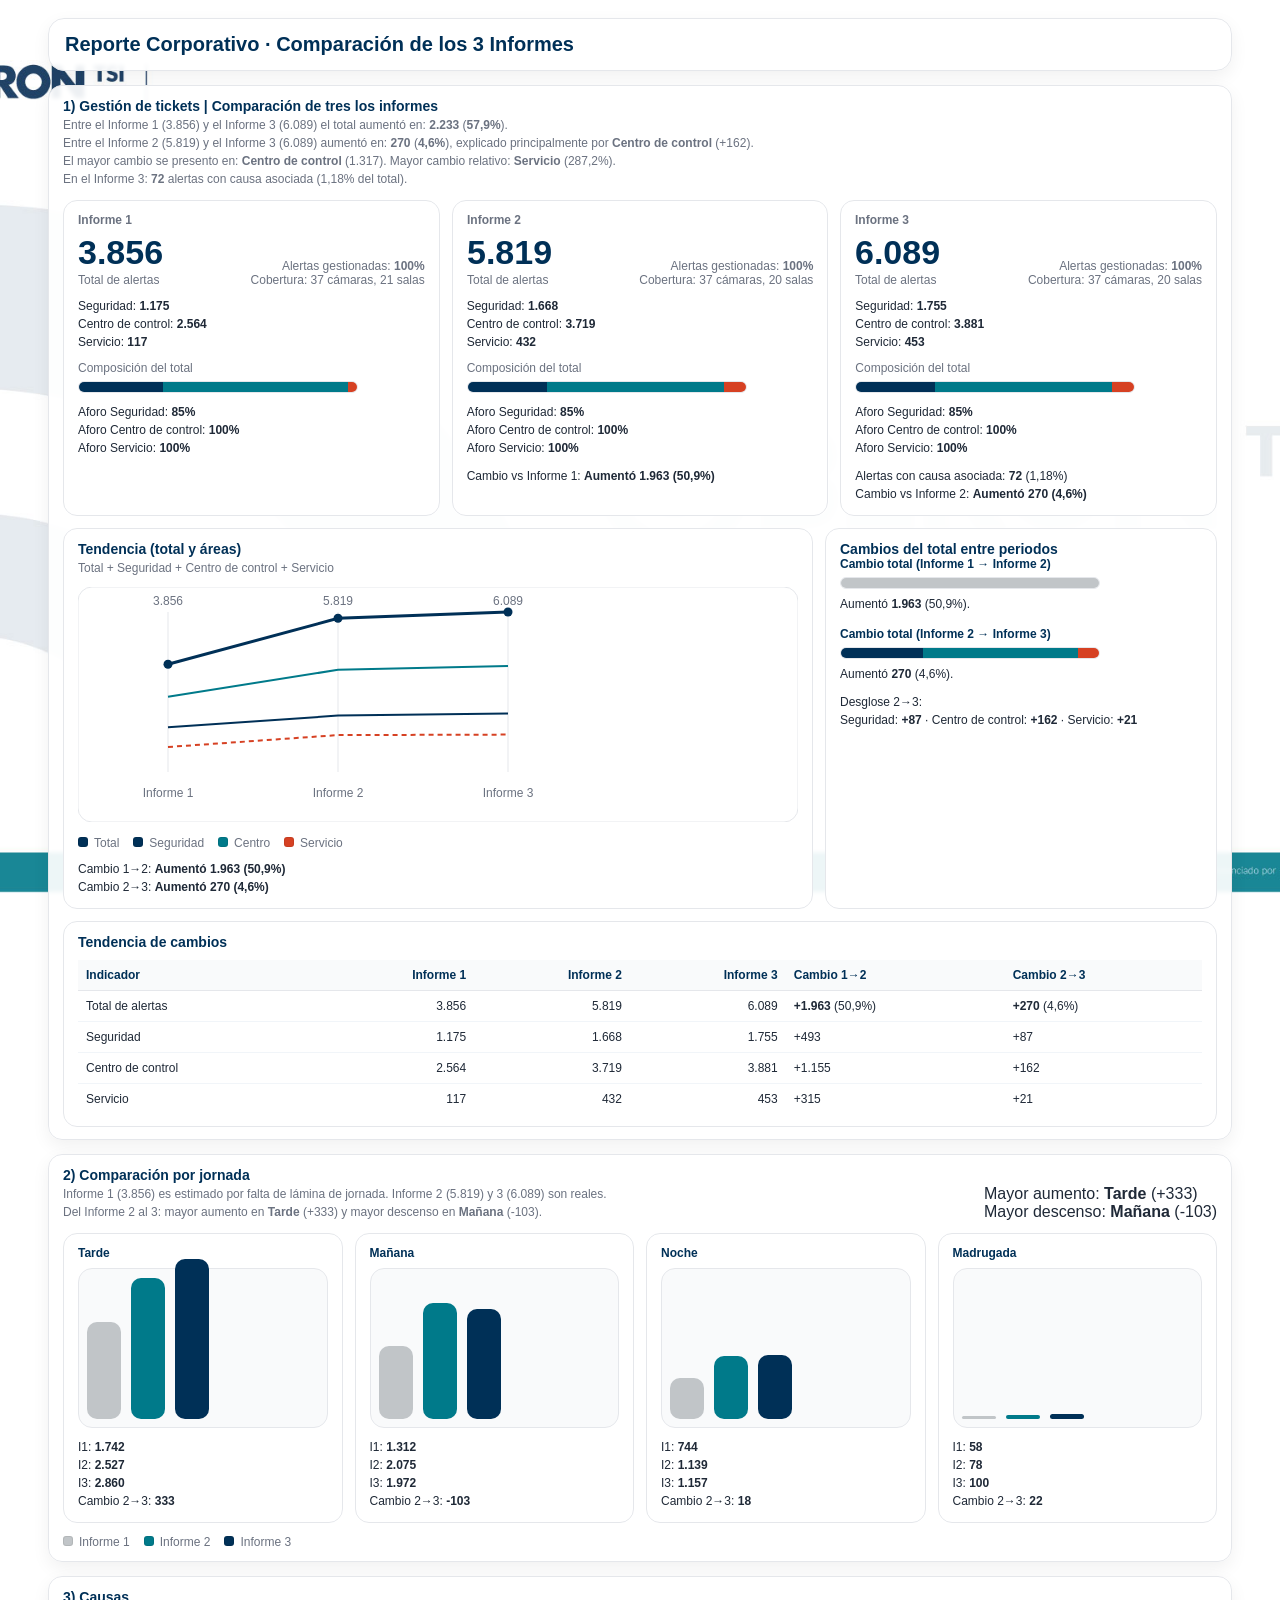
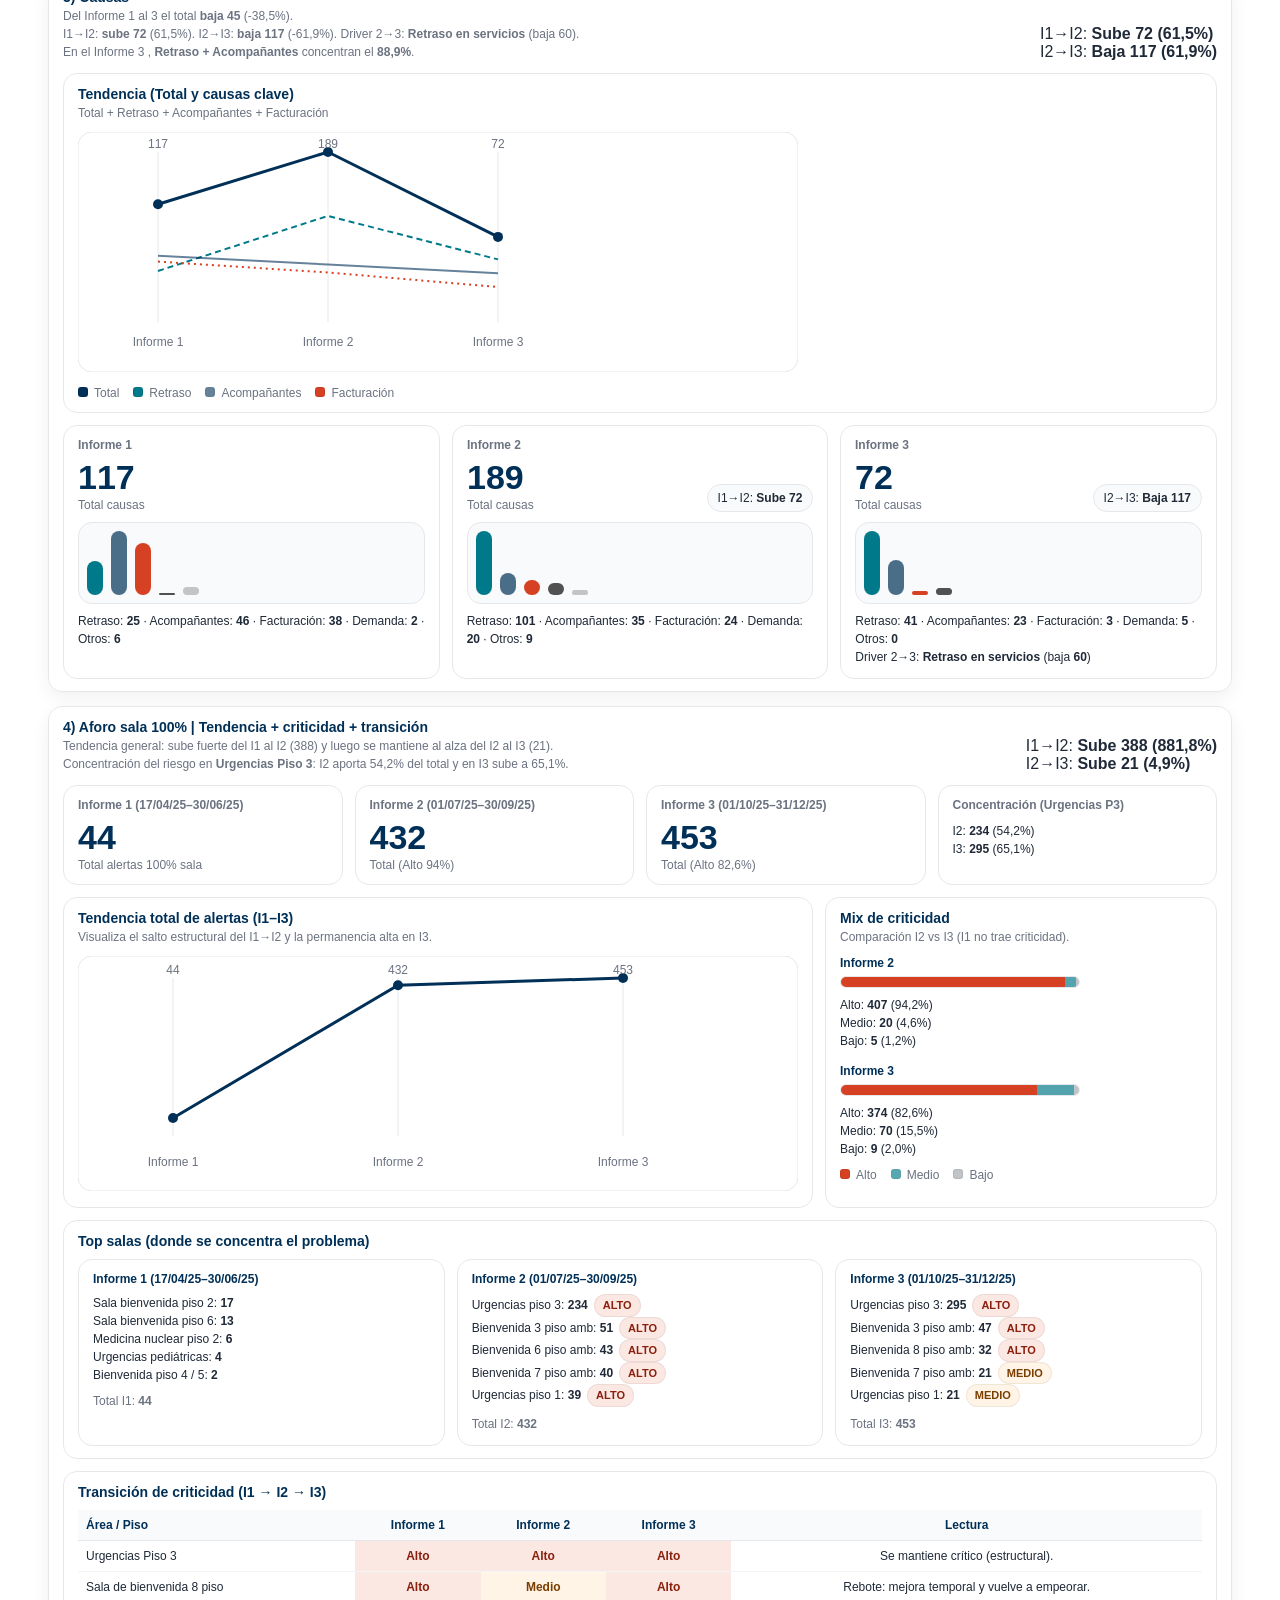
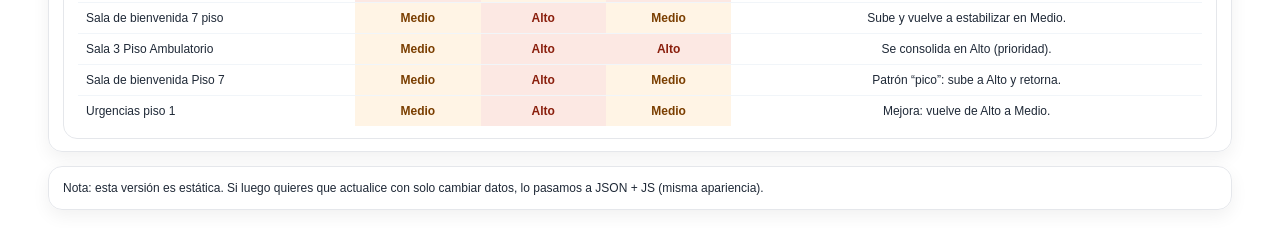
==== index.html @ 000da331 "Publico reporte: index + imagen y limpio extras" ====
<!doctype html>
<html lang="es">
<head>
  <meta charset="utf-8" />
  <meta name="viewport" content="width=device-width, initial-scale=1" />
  <title>Reporte Corporativo · 3 Informes</title>

  <style>
    :root{
      --title:#003057;
      --bg:#ffffff;
      --text:#1f2937;
      --muted:#6b7280;
      --border:#e5e7eb;
      --surface:#f9fafb;
      --shadow:0 6px 18px rgba(0,0,0,.06);
      --r:16px;

      /* Paleta corporativa */
      --p-navy:#003057;
      --p-teal:#007A8A;
      --p-orange:#D64123;
      --p-gray:#C1C5C8;
      --p-lilac:#E5E1E6;

      /* Semáforo criticidad (suave) */
      --alto-bg:#FCE8E3; --alto-tx:#8A1F0D;
      --med-bg:#FFF4E5;  --med-tx:#7A3E00;
      --bajo-bg:#EAF6F3; --bajo-tx:#0B4B3F;
    }

    *{box-sizing:border-box}
    body{
      margin:0;
      font-family: Arial, sans-serif;
      background: var(--bg);
      color: var(--text);
    }

    .page{
      max-width: 1220px;
      margin: 0 auto;
      padding: 18px;
    }

    .page-header{
      display:flex;
      justify-content:space-between;
      align-items:flex-end;
      gap:12px;
      padding: 14px 16px;
      border:1px solid var(--border);
      border-radius: var(--r);
      box-shadow: var(--shadow);
      background:#fff;
    }

    .h-title{
      margin:0;
      font-size:20px;
      font-weight:800;
      color:var(--title);
    }

  

    .section{ margin-top:14px; }
    .section-title{
      font-size:14px;
      font-weight:800;
      color:var(--title);
      margin: 0 0 10px 0;
    }

    .card{
      background:#fff;
      border:1px solid var(--border);
      border-radius:14px;
      padding:12px 14px;
      box-shadow: var(--shadow);
    }

    .grid-3{display:grid; grid-template-columns:repeat(3, 1fr); gap:12px;}
    .grid-2{display:grid; grid-template-columns: 1.4fr 1fr; gap:12px;}
    .grid-4{display:grid; grid-template-columns:repeat(4, 1fr); gap:12px;}

    @media (max-width: 1020px){
      .grid-4{grid-template-columns:repeat(2,1fr);}
      .grid-3{grid-template-columns:1fr;}
      .grid-2{grid-template-columns:1fr;}
      .chiprow{justify-content:flex-start;}
    }

    .kpi{
      font-size:34px;
      font-weight:800;
      color:var(--title);
      line-height:1;
      margin-top:8px;
    }
    .kpi-label{
      font-size:12px;
      color:var(--muted);
      margin-top:4px;
    }

    .muted{color:var(--muted)}
    .note{font-size:12px; color:var(--text); line-height:1.5;}
    .lead{font-size:13px; line-height:1.55;}

    .bar-wrap{
      height:12px;
      border-radius:999px;
      overflow:hidden;
      background:#f3f4f6;
      border:1px solid var(--border);
      display:flex;
    }
    .bar-navy{background:var(--p-navy)}
    .bar-teal{background:var(--p-teal)}
    .bar-orange{background:var(--p-orange)}
    .bar-gray{background:var(--p-gray)}

    .legend{display:flex; gap:14px; flex-wrap:wrap; align-items:center; font-size:12px; color:var(--muted); margin-top:10px;}
    .dot{width:10px;height:10px;border-radius:3px;display:inline-block;border:1px solid rgba(0,0,0,.08); margin-right:6px;}

    table{
      width:100%;
      border-collapse:collapse;
      font-size:12px;
      margin-top:10px;
    }
    thead th{
      text-align:left;
      padding:8px;
      border-bottom:1px solid var(--border);
      background:var(--surface);
      color:var(--title);
      font-weight:800;
    }
    tbody td{
      padding:8px;
      border-bottom:1px solid #f1f5f9;
    }
    tbody tr:last-child td{border-bottom:0;}
    .num{text-align:right;}
    .center{text-align:center;}

    .pill{
      display:inline-block;
      padding:2px 8px;
      border-radius:999px;
      font-weight:800;
      font-size:11px;
      margin-left:6px;
      border:1px solid rgba(0,0,0,.06);
    }
    .pill.alto{ background:var(--alto-bg); color:var(--alto-tx); }
    .pill.med{ background:var(--med-bg); color:var(--med-tx); }
    .pill.bajo{ background:var(--bajo-bg); color:var(--bajo-tx); }

    .cell-alto{ background:var(--alto-bg); color:var(--alto-tx); font-weight:800; }
    .cell-med{ background:var(--med-bg); color:var(--med-tx); font-weight:800; }
    .cell-bajo{ background:var(--bajo-bg); color:var(--bajo-tx); font-weight:800; }

    /* Helpers */
    .row{display:flex; justify-content:space-between; gap:12px; align-items:flex-end;}
    .small{font-size:12px;}
    .tight{margin:0;}
    .panel-sub{font-size:12px; color:var(--muted); margin-top:2px; line-height:1.5;}
    .badge{
      font-size:12px;
      padding:6px 10px;
      border-radius:999px;
      border:1px solid var(--border);
      background:var(--surface);
      white-space:nowrap;
    }
    .wrap{flex-wrap:wrap}

    /* Fondo con marca de agua (sin afectar el contenido) */
body{
  position: relative;
  min-height: 100vh;
}

body::before{
  content:"";
  position: fixed;
  inset: 0;
  background-image: url("TABLERO-1920x1080-MARCA-DE-AGUA-BLANCO.jpg");
  background-size: cover;        /* llena la pantalla */
  background-position: center 30%;   /* centrada */
  background-repeat: no-repeat;
  opacity: 0.90;                 /* ajusta: 0.10 a 0.25 suele quedar bien */
  z-index: -1;                   /* queda detrás de todo */
}

/* Para que las tarjetas sigan viéndose limpias encima del fondo */
.card, .page-header{
  background: rgba(255,255,255,0.92);
  backdrop-filter: blur(2px);    /* opcional, se ve elegante */
}
  </style>
</head>


<body>
  <div class="page">

    <!-- HEADER -->
    <div class="page-header">
      <div>
        <h1 class="h-title">Reporte Corporativo · Comparación de los 3 Informes</h1>
      </div>
    </div>

    <!-- =========================================================
         PANEL 1: Gestión de tickets (3 informes)
         ========================================================= -->
    <section class="section">
      <div class="card">
        <div class="row wrap">
          <div>
            <div class="section-title tight">1) Gestión de tickets | Comparación de tres los informes</div>
            <div class="panel-sub">
              Entre el Informe 1 (3.856) y el Informe 3 (6.089) el total aumentó en: <b>2.233</b> (<b>57,9%</b>).<br/>
              Entre el Informe 2 (5.819) y el Informe 3 (6.089) aumentó en: <b>270</b> (<b>4,6%</b>), explicado principalmente por <b>Centro de control</b> (+162).<br/>
              El mayor cambio se presento en: <b>Centro de control</b> (1.317). Mayor cambio relativo: <b>Servicio</b> (287,2%).<br/>
              En el Informe 3: <b>72</b> alertas con causa asociada (1,18% del total).
            </div>
          </div>
        </div>

        <!-- Cards por informe -->
        <div class="grid-3" style="margin-top:12px;">
          <!-- I1 -->
          <div class="card" style="box-shadow:none;">
            <div class="row">
              <div>
                <div class="small muted"><b>Informe 1</b></div>
                <div class="kpi">3.856</div>
                <div class="kpi-label">Total de alertas</div>
              </div>
              <div class="small muted" style="text-align:right;">
                Alertas gestionadas: <b>100%</b><br/>
                Cobertura: 37 cámaras, 21 salas
              </div>
            </div>

            <div class="note" style="margin-top:10px;">
              Seguridad: <b>1.175</b><br/>
              Centro de control: <b>2.564</b><br/>
              Servicio: <b>117</b>
            </div>

            <div class="small muted" style="margin-top:10px;">Composición del total</div>
            <div class="bar-wrap" style="width:280px; margin-top:6px;">
              <div class="bar-navy" style="width:85px;"></div>
              <div class="bar-teal" style="width:186px;"></div>
              <div class="bar-orange" style="width:9px;"></div>
            </div>

            <div class="note" style="margin-top:10px;">
              Aforo Seguridad: <b>85%</b><br/>
              Aforo Centro de control: <b>100%</b><br/>
              Aforo Servicio: <b>100%</b>
            </div>
          </div>

          <!-- I2 -->
          <div class="card" style="box-shadow:none;">
            <div class="row">
              <div>
                <div class="small muted"><b>Informe 2</b></div>
                <div class="kpi">5.819</div>
                <div class="kpi-label">Total de alertas</div>
              </div>
              <div class="small muted" style="text-align:right;">
                Alertas gestionadas: <b>100%</b><br/>
                Cobertura: 37 cámaras, 20 salas
              </div>
            </div>

            <div class="note" style="margin-top:10px;">
              Seguridad: <b>1.668</b><br/>
              Centro de control: <b>3.719</b><br/>
              Servicio: <b>432</b>
            </div>

            <div class="small muted" style="margin-top:10px;">Composición del total</div>
            <div class="bar-wrap" style="width:280px; margin-top:6px;">
              <div class="bar-navy" style="width:80px;"></div>
              <div class="bar-teal" style="width:178px;"></div>
              <div class="bar-orange" style="width:22px;"></div>
            </div>

            <div class="note" style="margin-top:10px;">
              Aforo Seguridad: <b>85%</b><br/>
              Aforo Centro de control: <b>100%</b><br/>
              Aforo Servicio: <b>100%</b>
            </div>

            <div class="note" style="margin-top:10px;">
              Cambio vs Informe 1: <b>Aumentó 1.963 (50,9%)</b>
            </div>
          </div>

          <!-- I3 -->
          <div class="card" style="box-shadow:none;">
            <div class="row">
              <div>
                <div class="small muted"><b>Informe 3</b></div>
                <div class="kpi">6.089</div>
                <div class="kpi-label">Total de alertas</div>
              </div>
              <div class="small muted" style="text-align:right;">
                Alertas gestionadas: <b>100%</b><br/>
                Cobertura: 37 cámaras, 20 salas
              </div>
            </div>

            <div class="note" style="margin-top:10px;">
              Seguridad: <b>1.755</b><br/>
              Centro de control: <b>3.881</b><br/>
              Servicio: <b>453</b>
            </div>

            <div class="small muted" style="margin-top:10px;">Composición del total</div>
            <div class="bar-wrap" style="width:280px; margin-top:6px;">
              <div class="bar-navy" style="width:80px;"></div>
              <div class="bar-teal" style="width:178px;"></div>
              <div class="bar-orange" style="width:22px;"></div>
            </div>

            <div class="note" style="margin-top:10px;">
              Aforo Seguridad: <b>85%</b><br/>
              Aforo Centro de control: <b>100%</b><br/>
              Aforo Servicio: <b>100%</b>
            </div>

            <div class="note" style="margin-top:10px;">
              Alertas con causa asociada: <b>72</b> (1,18%)<br/>
              Cambio vs Informe 2: <b>Aumentó 270 (4,6%)</b>
            </div>
          </div>
        </div>

        <!-- Gráficas -->
        <div class="grid-2" style="margin-top:12px;">
          <!-- Tendencia -->
          <div class="card" style="box-shadow:none;">
            <div class="section-title tight">Tendencia (total y áreas)</div>
            <div class="panel-sub">Total + Seguridad + Centro de control + Servicio</div>

            <svg width="720" height="235" viewBox="0 0 720 235" style="margin-top:10px;">
              <rect x="0" y="0" width="720" height="235" rx="14" fill="#ffffff" stroke="#e5e7eb"></rect>

              <line x1="90" y1="25" x2="90" y2="185" stroke="#e5e7eb"></line>
              <line x1="260" y1="25" x2="260" y2="185" stroke="#e5e7eb"></line>
              <line x1="430" y1="25" x2="430" y2="185" stroke="#e5e7eb"></line>

              <!-- Líneas -->
              <polyline points="90,140.2 260,128.6 430,126.6" fill="none" stroke="#003057" stroke-width="2"></polyline>
              <polyline points="90,109.8 260,82.8 430,79.0" fill="none" stroke="#007A8A" stroke-width="2"></polyline>
              <polyline points="90,160.0 260,148.1 430,147.6" fill="none" stroke="#D64123" stroke-width="2" stroke-dasharray="5 4"></polyline>
              <polyline points="90,77.3 260,31.3 430,25.0" fill="none" stroke="#003057" stroke-width="3"></polyline>

              <!-- Puntos total -->
              <circle cx="90" cy="77.3" r="4.5" fill="#003057"></circle>
              <circle cx="260" cy="31.3" r="4.5" fill="#003057"></circle>
              <circle cx="430" cy="25.0" r="4.5" fill="#003057"></circle>

              <!-- Labels -->
              <text x="90" y="210" font-size="12" fill="#6b7280" text-anchor="middle">Informe 1</text>
              <text x="260" y="210" font-size="12" fill="#6b7280" text-anchor="middle">Informe 2</text>
              <text x="430" y="210" font-size="12" fill="#6b7280" text-anchor="middle">Informe 3</text>

              <text x="90" y="18" font-size="12" fill="#6b7280" text-anchor="middle">3.856</text>
              <text x="260" y="18" font-size="12" fill="#6b7280" text-anchor="middle">5.819</text>
              <text x="430" y="18" font-size="12" fill="#6b7280" text-anchor="middle">6.089</text>
            </svg>

            <div class="legend">
              <span><span class="dot" style="background:var(--p-navy);"></span>Total</span>
              <span><span class="dot" style="background:var(--p-navy);"></span>Seguridad</span>
              <span><span class="dot" style="background:var(--p-teal);"></span>Centro</span>
              <span><span class="dot" style="background:var(--p-orange);"></span>Servicio</span>
            </div>

            <div class="note" style="margin-top:10px;">
              Cambio 1→2: <b>Aumentó 1.963 (50,9%)</b><br/>
              Cambio 2→3: <b>Aumentó 270 (4,6%)</b>
            </div>
          </div>

          <!-- Cambios -->
          <div class="card" style="box-shadow:none;">
            <div class="section-title tight">Cambios del total entre periodos</div>
            

            <div class="small" style="font-weight:800; color:var(--title);">Cambio total (Informe 1 → Informe 2)</div>
            <div class="bar-wrap" style="width:260px; margin-top:6px;">
              <div class="bar-gray" style="width:260px;"></div>
            </div>
            <div class="note" style="margin-top:6px;">Aumentó <b>1.963</b> (50,9%).</div>

            <div class="small" style="font-weight:800; color:var(--title); margin-top:14px;">Cambio total (Informe 2 → Informe 3)</div>
            <div class="bar-wrap" style="width:260px; margin-top:6px;">
              <div class="bar-navy" style="width:83px;"></div>
              <div class="bar-teal" style="width:156px;"></div>
              <div class="bar-orange" style="width:21px;"></div>
            </div>
            <div class="note" style="margin-top:6px;">Aumentó <b>270</b> (4,6%).</div>

            <div class="note" style="margin-top:10px;">
              Desglose 2→3:<br/>
              Seguridad: <b>+87</b> · Centro de control: <b>+162</b> · Servicio: <b>+21</b>
            </div>
          </div>
        </div>

        <!-- Tabla resumen -->
        <div class="card" style="margin-top:12px; box-shadow:none;">
          <div class="section-title tight">Tendencia de cambios</div>
          <table>
            <thead>
              <tr>
                <th>Indicador</th>
                <th class="num">Informe 1</th>
                <th class="num">Informe 2</th>
                <th class="num">Informe 3</th>
                <th>Cambio 1→2</th>
                <th>Cambio 2→3</th>
              </tr>
            </thead>
            <tbody>
              <tr>
                <td>Total de alertas</td>
                <td class="num">3.856</td>
                <td class="num">5.819</td>
                <td class="num">6.089</td>
                <td><b>+1.963</b> (50,9%)</td>
                <td><b>+270</b> (4,6%)</td>
              </tr>
              <tr>
                <td>Seguridad</td>
                <td class="num">1.175</td>
                <td class="num">1.668</td>
                <td class="num">1.755</td>
                <td>+493</td>
                <td>+87</td>
              </tr>
              <tr>
                <td>Centro de control</td>
                <td class="num">2.564</td>
                <td class="num">3.719</td>
                <td class="num">3.881</td>
                <td>+1.155</td>
                <td>+162</td>
              </tr>
              <tr>
                <td>Servicio</td>
                <td class="num">117</td>
                <td class="num">432</td>
                <td class="num">453</td>
                <td>+315</td>
                <td>+21</td>
              </tr>
            </tbody>
          </table>
        </div>

      </div>
    </section>

    <!-- =========================================================
         PANEL 2: Columnas por jornada (3 informes)
         ========================================================= -->
    <section class="section">
      <div class="card">
        <div class="row wrap">
          <div>
            <div class="section-title tight">2) Comparación por jornada </div>
            <div class="panel-sub">
              Informe 1 (3.856) es estimado por falta de lámina de jornada. Informe 2 (5.819) y 3 (6.089) son reales.<br/>
              Del Informe 2 al 3: mayor aumento en <b>Tarde</b> (+333) y mayor descenso en <b>Mañana</b> (-103).
            </div>
          </div>
          <div class="chiprow">
            <div class="chip">Mayor aumento: <b>Tarde</b> (+333)</div>
            <div class="chip">Mayor descenso: <b>Mañana</b> (-103)</div>
          </div>
        </div>

        <div class="grid-4" style="margin-top:12px;">
          <!-- Tarde -->
          <div class="card" style="box-shadow:none;">
            <div class="small" style="font-weight:800; color:var(--title);">Tarde</div>
            <div style="height:160px; display:flex; align-items:flex-end; gap:10px; padding:8px; border:1px solid var(--border); border-radius:14px; background:var(--surface); margin-top:8px;">
              <div style="width:34px; height:97px; background:var(--p-gray); border-radius:10px;"></div>
              <div style="width:34px; height:141px; background:var(--p-teal); border-radius:10px;"></div>
              <div style="width:34px; height:160px; background:var(--p-navy); border-radius:10px;"></div>
            </div>
            <div class="note" style="margin-top:10px;">
              I1: <b>1.742</b><br/>
              I2: <b>2.527</b><br/>
              I3: <b>2.860</b><br/>
              Cambio 2→3: <b> 333</b>
            </div>
          </div>

          <!-- Mañana -->
          <div class="card" style="box-shadow:none;">
            <div class="small" style="font-weight:800; color:var(--title);">Mañana</div>
            <div style="height:160px; display:flex; align-items:flex-end; gap:10px; padding:8px; border:1px solid var(--border); border-radius:14px; background:var(--surface); margin-top:8px;">
              <div style="width:34px; height:73px; background:var(--p-gray); border-radius:10px;"></div>
              <div style="width:34px; height:116px; background:var(--p-teal); border-radius:10px;"></div>
              <div style="width:34px; height:110px; background:var(--p-navy); border-radius:10px;"></div>
            </div>
            <div class="note" style="margin-top:10px;">
              I1: <b>1.312</b><br/>
              I2: <b>2.075</b><br/>
              I3: <b>1.972</b><br/>
              Cambio 2→3: <b>-103</b>
            </div>
          </div>

          <!-- Noche -->
          <div class="card" style="box-shadow:none;">
            <div class="small" style="font-weight:800; color:var(--title);">Noche</div>
            <div style="height:160px; display:flex; align-items:flex-end; gap:10px; padding:8px; border:1px solid var(--border); border-radius:14px; background:var(--surface); margin-top:8px;">
              <div style="width:34px; height:41px; background:var(--p-gray); border-radius:10px;"></div>
              <div style="width:34px; height:63px; background:var(--p-teal); border-radius:10px;"></div>
              <div style="width:34px; height:64px; background:var(--p-navy); border-radius:10px;"></div>
            </div>
            <div class="note" style="margin-top:10px;">
              I1: <b>744</b><br/>
              I2: <b>1.139</b><br/>
              I3: <b>1.157</b><br/>
              Cambio 2→3: <b>18</b>
            </div>
          </div>

          <!-- Madrugada -->
          <div class="card" style="box-shadow:none;">
            <div class="small" style="font-weight:800; color:var(--title);">Madrugada</div>
            <div style="height:160px; display:flex; align-items:flex-end; gap:10px; padding:8px; border:1px solid var(--border); border-radius:14px; background:var(--surface); margin-top:8px;">
              <div style="width:34px; height:3px; background:var(--p-gray); border-radius:10px;"></div>
              <div style="width:34px; height:4px; background:var(--p-teal); border-radius:10px;"></div>
              <div style="width:34px; height:5px; background:var(--p-navy); border-radius:10px;"></div>
            </div>
            <div class="note" style="margin-top:10px;">
              I1: <b>58</b><br/>
              I2: <b>78</b><br/>
              I3: <b>100</b><br/>
              Cambio 2→3: <b>22</b>
            </div>
          </div>
        </div>

        <div class="legend" style="margin-top:12px;">
          <span><span class="dot" style="background:var(--p-gray);"></span>Informe 1</span>
          <span><span class="dot" style="background:var(--p-teal);"></span>Informe 2</span>
          <span><span class="dot" style="background:var(--p-navy);"></span>Informe 3</span>
        </div>
      </div>
    </section>

    <!-- =========================================================
         PANEL 3: Causas (3 informes)
         ========================================================= -->
    <section class="section">
      <div class="card">
        <div class="row wrap">
          <div>
            <div class="section-title tight">3) Causas </div>
            <div class="panel-sub">
              Del Informe 1 al 3 el total <b>baja 45</b> (-38,5%).<br/>
              I1→I2: <b>sube 72</b> (61,5%). I2→I3: <b>baja 117</b> (-61,9%). Driver 2→3: <b>Retraso en servicios</b> (baja 60).<br/>
              En el Informe 3 , <b>Retraso + Acompañantes</b> concentran el <b>88,9%</b>.
            </div>
          </div>
          <div class="chiprow">
            <div class="chip">I1→I2: <b>Sube 72 (61,5%)</b></div>
            <div class="chip">I2→I3: <b>Baja 117 (61,9%)</b></div>
          </div>
        </div>

        <!-- Tendencia -->
        <div class="card" style="margin-top:12px; box-shadow:none;">
          <div class="section-title tight">Tendencia (Total y causas clave)</div>
          <div class="panel-sub">Total + Retraso + Acompañantes + Facturación</div>

          <svg width="720" height="240" viewBox="0 0 720 240" style="margin-top:10px;">
            <rect x="0" y="0" width="720" height="240" rx="14" fill="#ffffff" stroke="#e5e7eb"></rect>

            <line x1="80" y1="20" x2="80" y2="190" stroke="#e5e7eb"></line>
            <line x1="250" y1="20" x2="250" y2="190" stroke="#e5e7eb"></line>
            <line x1="420" y1="20" x2="420" y2="190" stroke="#e5e7eb"></line>

            <polyline points="80,72.3 250,20.0 420,104.9" fill="none" stroke="#003057" stroke-width="3"></polyline>
            <polyline points="80,139.0 250,83.9 420,127.4" fill="none" stroke="#007A8A" stroke-width="2" stroke-dasharray="6 4"></polyline>
            <polyline points="80,123.8 250,132.5 420,141.2" fill="none" stroke="#003057" stroke-width="2" opacity="0.6"></polyline>
            <polyline points="80,129.6 250,140.5 420,155.0" fill="none" stroke="#D64123" stroke-width="2" stroke-dasharray="2 4"></polyline>

            <circle cx="80" cy="72.3" r="5" fill="#003057"></circle>
            <circle cx="250" cy="20.0" r="5" fill="#003057"></circle>
            <circle cx="420" cy="104.9" r="5" fill="#003057"></circle>

            <text x="80" y="214" font-size="12" fill="#6b7280" text-anchor="middle">Informe 1</text>
            <text x="250" y="214" font-size="12" fill="#6b7280" text-anchor="middle">Informe 2</text>
            <text x="420" y="214" font-size="12" fill="#6b7280" text-anchor="middle">Informe 3</text>

            <text x="80" y="16" font-size="12" fill="#6b7280" text-anchor="middle">117</text>
            <text x="250" y="16" font-size="12" fill="#6b7280" text-anchor="middle">189</text>
            <text x="420" y="16" font-size="12" fill="#6b7280" text-anchor="middle">72</text>
          </svg>

          <div class="legend">
            <span><span class="dot" style="background:var(--p-navy);"></span>Total</span>
            <span><span class="dot" style="background:var(--p-teal);"></span>Retraso</span>
            <span><span class="dot" style="background:var(--p-navy); opacity:.6;"></span>Acompañantes</span>
            <span><span class="dot" style="background:var(--p-orange);"></span>Facturación</span>
          </div>
        </div>

        <!-- Mini cards -->
        <div class="grid-3" style="margin-top:12px;">
          <!-- I1 -->
          <div class="card" style="box-shadow:none;">
            <div class="row">
              <div>
                <div class="small muted"><b>Informe 1</b></div>
                <div class="kpi">117</div>
                <div class="kpi-label">Total causas</div>
              </div>
            </div>

            <div style="display:flex; align-items:flex-end; gap:8px; height:82px; margin-top:10px; padding:8px; border:1px solid var(--border); border-radius:14px; background:var(--surface);">
              <div style="width:16px; height:34px; background:var(--p-teal); border-radius:8px;" title="Retraso"></div>
              <div style="width:16px; height:64px; background:var(--p-navy); opacity:.7; border-radius:8px;" title="Acompañantes"></div>
              <div style="width:16px; height:52px; background:var(--p-orange); border-radius:8px;" title="Facturación"></div>
              <div style="width:16px; height:2px; background:#515151; border-radius:8px;" title="Demanda"></div>
              <div style="width:16px; height:8px; background:var(--p-gray); border-radius:8px;" title="Otros"></div>
            </div>

            <div class="note" style="margin-top:8px;">
              Retraso: <b>25</b> · Acompañantes: <b>46</b> · Facturación: <b>38</b> · Demanda: <b>2</b> · Otros: <b>6</b>
            </div>
          </div>

          <!-- I2 -->
          <div class="card" style="box-shadow:none;">
            <div class="row wrap">
              <div>
                <div class="small muted"><b>Informe 2</b></div>
                <div class="kpi">189</div>
                <div class="kpi-label">Total causas</div>
              </div>
              <div class="badge">I1→I2: <b>Sube 72</b></div>
            </div>

            <div style="display:flex; align-items:flex-end; gap:8px; height:82px; margin-top:10px; padding:8px; border:1px solid var(--border); border-radius:14px; background:var(--surface);">
              <div style="width:16px; height:64px; background:var(--p-teal); border-radius:8px;"></div>
              <div style="width:16px; height:22px; background:var(--p-navy); opacity:.7; border-radius:8px;"></div>
              <div style="width:16px; height:15px; background:var(--p-orange); border-radius:8px;"></div>
              <div style="width:16px; height:12px; background:#515151; border-radius:8px;"></div>
              <div style="width:16px; height:5px; background:var(--p-gray); border-radius:8px;"></div>
            </div>

            <div class="note" style="margin-top:8px;">
              Retraso: <b>101</b> · Acompañantes: <b>35</b> · Facturación: <b>24</b> · Demanda: <b>20</b> · Otros: <b>9</b>
            </div>
          </div>

          <!-- I3 -->
          <div class="card" style="box-shadow:none;">
            <div class="row wrap">
              <div>
                <div class="small muted"><b>Informe 3</b></div>
                <div class="kpi">72</div>
                <div class="kpi-label">Total causas</div>
              </div>
              <div class="badge">I2→I3: <b>Baja 117</b></div>
            </div>

            <div style="display:flex; align-items:flex-end; gap:8px; height:82px; margin-top:10px; padding:8px; border:1px solid var(--border); border-radius:14px; background:var(--surface);">
              <div style="width:16px; height:64px; background:var(--p-teal); border-radius:8px;"></div>
              <div style="width:16px; height:35px; background:var(--p-navy); opacity:.7; border-radius:8px;"></div>
              <div style="width:16px; height:4px; background:var(--p-orange); border-radius:8px;"></div>
              <div style="width:16px; height:7px; background:#515151; border-radius:8px;"></div>
              <div style="width:16px; height:0px; background:var(--p-gray); border-radius:8px;"></div>
            </div>

            <div class="note" style="margin-top:8px;">
              Retraso: <b>41</b> · Acompañantes: <b>23</b> · Facturación: <b>3</b> · Demanda: <b>5</b> · Otros: <b>0</b><br/>
              Driver 2→3: <b>Retraso en servicios</b> (baja <b>60</b>)
            </div>
          </div>
        </div>
      </div>
    </section>

    <!-- =========================================================
         PANEL 4: Aforo sala 100% (3 informes)
         ========================================================= -->
    <section class="section">
      <div class="card">
        <div class="row wrap">
          <div>
            <div class="section-title tight">4) Aforo sala 100% | Tendencia + criticidad + transición</div>
            <div class="panel-sub">
              Tendencia general: sube fuerte del I1 al I2 (388) y luego se mantiene al alza del I2 al I3 (21).<br/>
              Concentración del riesgo en <b>Urgencias Piso 3</b>: I2 aporta 54,2% del total y en I3 sube a 65,1%.<br/>
            </div>
          </div>
          <div class="chiprow">
            <div class="chip">I1→I2: <b>Sube 388 (881,8%)</b></div>
            <div class="chip">I2→I3: <b>Sube 21 (4,9%)</b></div>
          </div>
        </div>

        <!-- KPIs -->
        <div class="grid-4" style="margin-top:12px;">
          <div class="card" style="box-shadow:none;">
            <div class="small muted"><b>Informe 1 (17/04/25–30/06/25)</b></div>
            <div class="kpi">44</div>
            <div class="kpi-label">Total alertas 100% sala</div>
          </div>

          <div class="card" style="box-shadow:none;">
            <div class="small muted"><b>Informe 2 (01/07/25–30/09/25)</b></div>
            <div class="kpi">432</div>
            <div class="kpi-label">Total (Alto 94%)</div>
          </div>

          <div class="card" style="box-shadow:none;">
            <div class="small muted"><b>Informe 3 (01/10/25–31/12/25)</b></div>
            <div class="kpi">453</div>
            <div class="kpi-label">Total (Alto 82,6%)</div>
          </div>

          <div class="card" style="box-shadow:none;">
            <div class="small muted"><b>Concentración (Urgencias P3)</b></div>
            <div class="note" style="margin-top:10px;">
              I2: <b>234</b> (54,2%)<br/>
              I3: <b>295</b> (65,1%)
            </div>
          </div>
        </div>

        <!-- Tendencia + Mix -->
        <div class="grid-2" style="margin-top:12px;">
          <!-- Tendencia -->
          <div class="card" style="box-shadow:none;">
            <div class="section-title tight">Tendencia total de alertas (I1–I3)</div>
            <div class="panel-sub">Visualiza el salto estructural del I1→I2 y la permanencia alta en I3.</div>

            <svg width="720" height="235" viewBox="0 0 720 235" style="margin-top:10px;">
              <rect x="0" y="0" width="720" height="235" rx="14" fill="#ffffff" stroke="#e5e7eb"></rect>
              <line x1="95" y1="22" x2="95" y2="180" stroke="#e5e7eb"></line>
              <line x1="320" y1="22" x2="320" y2="180" stroke="#e5e7eb"></line>
              <line x1="545" y1="22" x2="545" y2="180" stroke="#e5e7eb"></line>

              <polyline points="95,162.0 320,29.2 545,22.0" fill="none" stroke="#003057" stroke-width="3"></polyline>
              <circle cx="95" cy="162.0" r="5" fill="#003057"></circle>
              <circle cx="320" cy="29.2" r="5" fill="#003057"></circle>
              <circle cx="545" cy="22.0" r="5" fill="#003057"></circle>

              <text x="95" y="210" font-size="12" fill="#6b7280" text-anchor="middle">Informe 1</text>
              <text x="320" y="210" font-size="12" fill="#6b7280" text-anchor="middle">Informe 2</text>
              <text x="545" y="210" font-size="12" fill="#6b7280" text-anchor="middle">Informe 3</text>

              <text x="95" y="18" font-size="12" fill="#6b7280" text-anchor="middle">44</text>
              <text x="320" y="18" font-size="12" fill="#6b7280" text-anchor="middle">432</text>
              <text x="545" y="18" font-size="12" fill="#6b7280" text-anchor="middle">453</text>
            </svg>
          </div>

          <!-- Mix -->
          <div class="card" style="box-shadow:none;">
            <div class="section-title tight">Mix de criticidad</div>
            <div class="panel-sub">Comparación I2 vs I3 (I1 no trae criticidad).</div>

            <div class="small" style="font-weight:800; color:var(--title); margin-top:10px;">Informe 2</div>
            <div class="bar-wrap" style="width:240px; margin-top:6px;">
              <div class="bar-orange" style="width:226px;"></div>
              <div class="bar-teal" style="width:11px; opacity:.65;"></div>
              <div class="bar-gray" style="width:3px;"></div>
            </div>
            <div class="note" style="margin-top:8px;">
              Alto: <b>407</b> (94,2%)<br/>
              Medio: <b>20</b> (4,6%)<br/>
              Bajo: <b>5</b> (1,2%)
            </div>

            <div class="small" style="font-weight:800; color:var(--title); margin-top:14px;">Informe 3</div>
            <div class="bar-wrap" style="width:240px; margin-top:6px;">
              <div class="bar-orange" style="width:198px;"></div>
              <div class="bar-teal" style="width:37px; opacity:.65;"></div>
              <div class="bar-gray" style="width:5px;"></div>
            </div>
            <div class="note" style="margin-top:8px;">
              Alto: <b>374</b> (82,6%)<br/>
              Medio: <b>70</b> (15,5%)<br/>
              Bajo: <b>9</b> (2,0%)
            </div>

            <div class="legend">
              <span><span class="dot" style="background:var(--p-orange);"></span>Alto</span>
              <span><span class="dot" style="background:var(--p-teal); opacity:.65;"></span>Medio</span>
              <span><span class="dot" style="background:var(--p-gray);"></span>Bajo</span>
            </div>
          </div>
        </div>

        <!-- Top salas -->
        <div class="card" style="margin-top:12px; box-shadow:none;">
          <div class="section-title tight">Top salas (donde se concentra el problema)</div>

          <div class="grid-3" style="margin-top:10px;">
            <div class="card" style="box-shadow:none;">
              <div class="small" style="font-weight:800; color:var(--title);">Informe 1 (17/04/25–30/06/25)</div>
              <div class="note" style="margin-top:8px;">
                Sala bienvenida piso 2: <b>17</b><br/>
                Sala bienvenida piso 6: <b>13</b><br/>
                Medicina nuclear piso 2: <b>6</b><br/>
                Urgencias pediátricas: <b>4</b><br/>
                Bienvenida piso 4 / 5: <b>2</b>
              </div>
              <div class="panel-sub" style="margin-top:8px;">Total I1: <b>44</b></div>
            </div>

            <div class="card" style="box-shadow:none;">
              <div class="small" style="font-weight:800; color:var(--title);">Informe 2 (01/07/25–30/09/25)</div>
              <div class="note" style="margin-top:8px;">
                Urgencias piso 3: <b>234</b><span class="pill alto">ALTO</span><br/>
                Bienvenida 3 piso amb: <b>51</b><span class="pill alto">ALTO</span><br/>
                Bienvenida 6 piso amb: <b>43</b><span class="pill alto">ALTO</span><br/>
                Bienvenida 7 piso amb: <b>40</b><span class="pill alto">ALTO</span><br/>
                Urgencias piso 1: <b>39</b><span class="pill alto">ALTO</span>
              </div>
              <div class="panel-sub" style="margin-top:8px;">Total I2: <b>432</b></div>
            </div>

            <div class="card" style="box-shadow:none;">
              <div class="small" style="font-weight:800; color:var(--title);">Informe 3 (01/10/25–31/12/25)</div>
              <div class="note" style="margin-top:8px;">
                Urgencias piso 3: <b>295</b><span class="pill alto">ALTO</span><br/>
                Bienvenida 3 piso amb: <b>47</b><span class="pill alto">ALTO</span><br/>
                Bienvenida 8 piso amb: <b>32</b><span class="pill alto">ALTO</span><br/>
                Bienvenida 7 piso amb: <b>21</b><span class="pill med">MEDIO</span><br/>
                Urgencias piso 1: <b>21</b><span class="pill med">MEDIO</span>
              </div>
              <div class="panel-sub" style="margin-top:8px;">Total I3: <b>453</b></div>
            </div>
          </div>
        </div>

        <!-- Transición -->
        <div class="card" style="margin-top:12px; box-shadow:none;">
          <div class="section-title tight">Transición de criticidad (I1 → I2 → I3)</div>

          <table>
            <thead>
              <tr>
                <th>Área / Piso</th>
                <th class="center">Informe 1</th>
                <th class="center">Informe 2</th>
                <th class="center">Informe 3</th>
                <th class="center">Lectura</th>
              </tr>
            </thead>
            <tbody>
              <tr>
                <td>Urgencias Piso 3</td>
                <td class="center cell-alto">Alto</td>
                <td class="center cell-alto">Alto</td>
                <td class="center cell-alto">Alto</td>
                <td class="center">Se mantiene crítico (estructural).</td>
              </tr>
              <tr>
                <td>Sala de bienvenida 8 piso</td>
                <td class="center cell-alto">Alto</td>
                <td class="center cell-med">Medio</td>
                <td class="center cell-alto">Alto</td>
                <td class="center">Rebote: mejora temporal y vuelve a empeorar.</td>
              </tr>
              <tr>
                <td>Sala de bienvenida 7 piso</td>
                <td class="center cell-med">Medio</td>
                <td class="center cell-alto">Alto</td>
                <td class="center cell-med">Medio</td>
                <td class="center">Sube y vuelve a estabilizar en Medio.</td>
              </tr>
              <tr>
                <td>Sala 3 Piso Ambulatorio</td>
                <td class="center cell-med">Medio</td>
                <td class="center cell-alto">Alto</td>
                <td class="center cell-alto">Alto</td>
                <td class="center">Se consolida en Alto (prioridad).</td>
              </tr>
              <tr>
                <td>Sala de bienvenida Piso 7</td>
                <td class="center cell-med">Medio</td>
                <td class="center cell-alto">Alto</td>
                <td class="center cell-med">Medio</td>
                <td class="center">Patrón “pico”: sube a Alto y retorna.</td>
              </tr>
              <tr>
                <td>Urgencias piso 1</td>
                <td class="center cell-med">Medio</td>
                <td class="center cell-alto">Alto</td>
                <td class="center cell-med">Medio</td>
                <td class="center">Mejora: vuelve de Alto a Medio.</td>
              </tr>
            </tbody>
          </table>
        </div>

      </div>
    </section>

    <!-- FOOTER -->
    <section class="section">
      <div class="card">
        <div class="note muted">
          Nota: esta versión es estática. Si luego quieres que actualice con solo cambiar datos, lo pasamos a JSON + JS (misma apariencia).
        </div>
      </div>
    </section>

  </div>
</body>
</html>
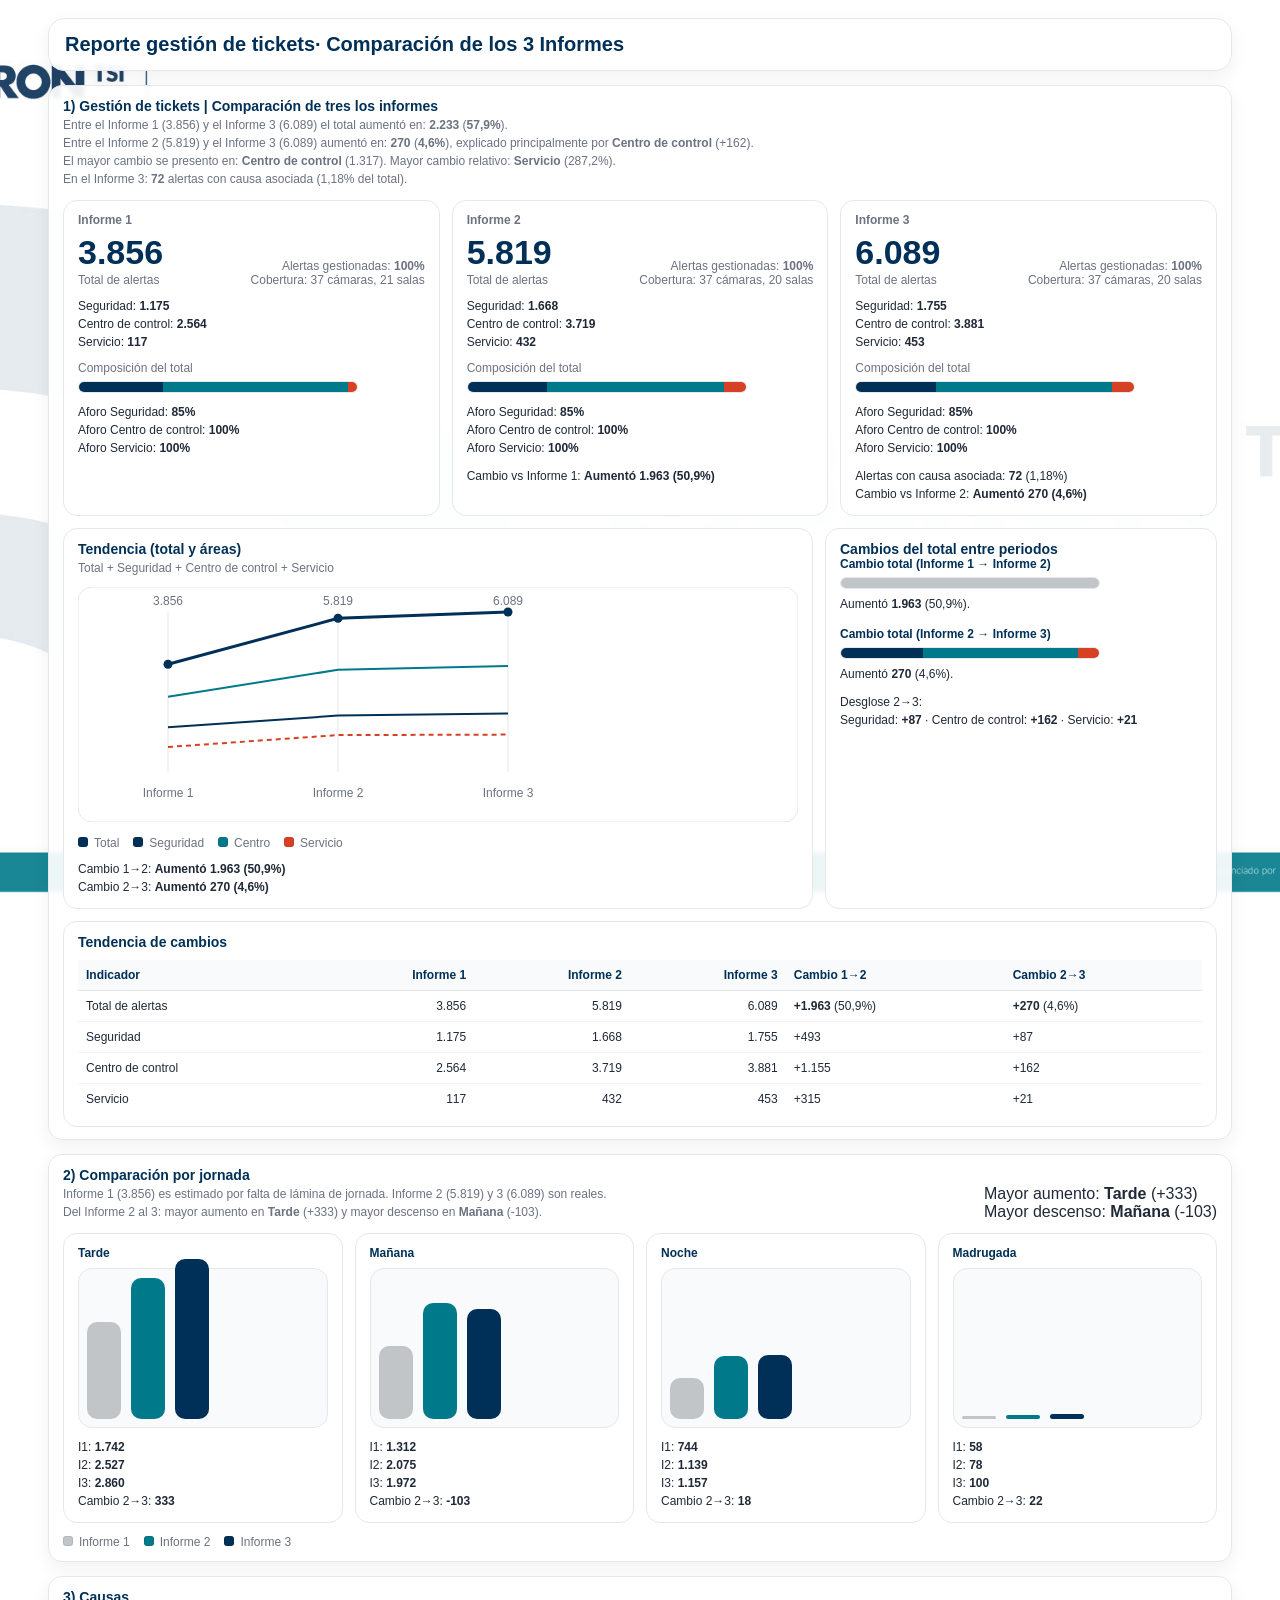
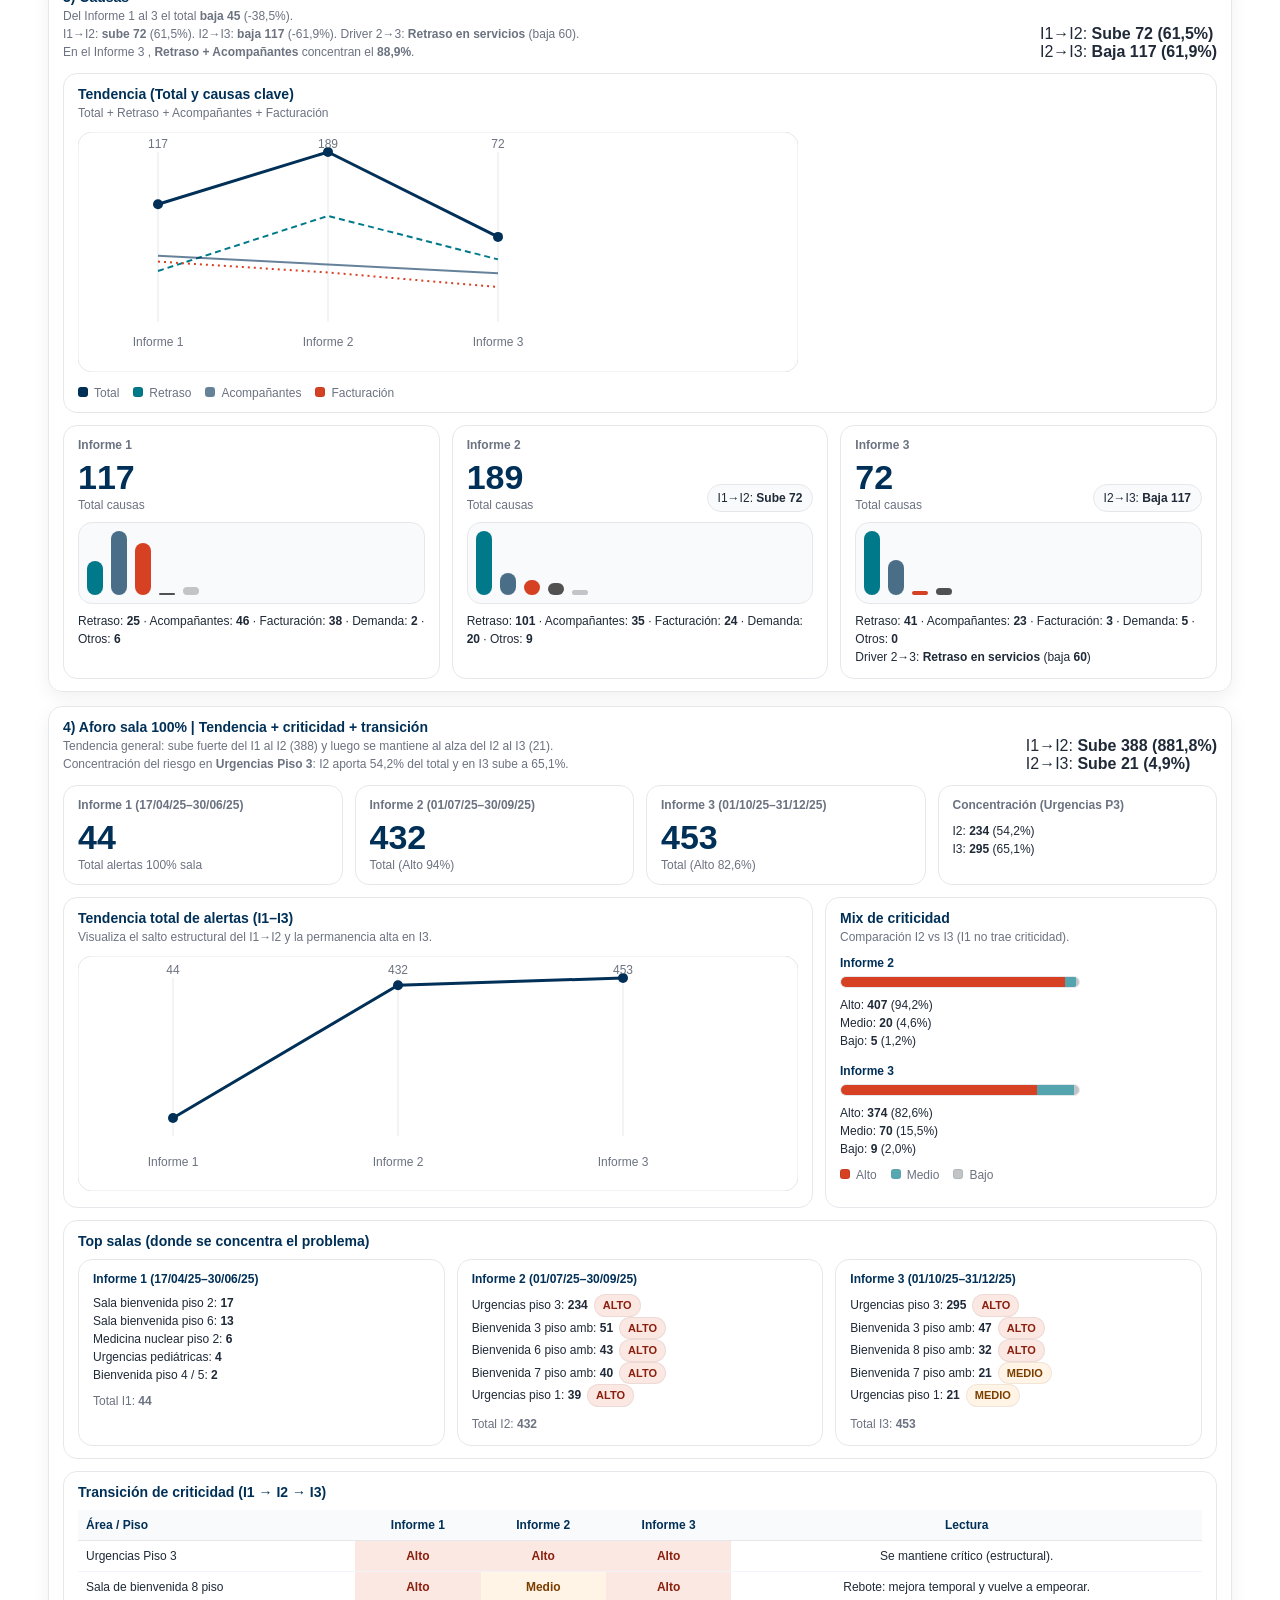
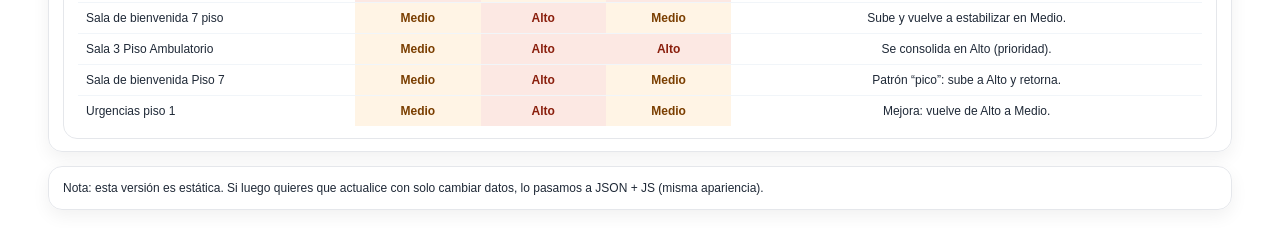
==== commit f398c440: "Publico reporte: index + imagen y limpio extras 2" ====
--- a/index.html
+++ b/index.html
@@ -211,7 +211,7 @@
     <!-- HEADER -->
     <div class="page-header">
       <div>
-        <h1 class="h-title">Reporte Corporativo · Comparación de los 3 Informes</h1>
+        <h1 class="h-title">Reporte gestión de tickets· Comparación de los 3 Informes</h1>
       </div>
     </div>
 
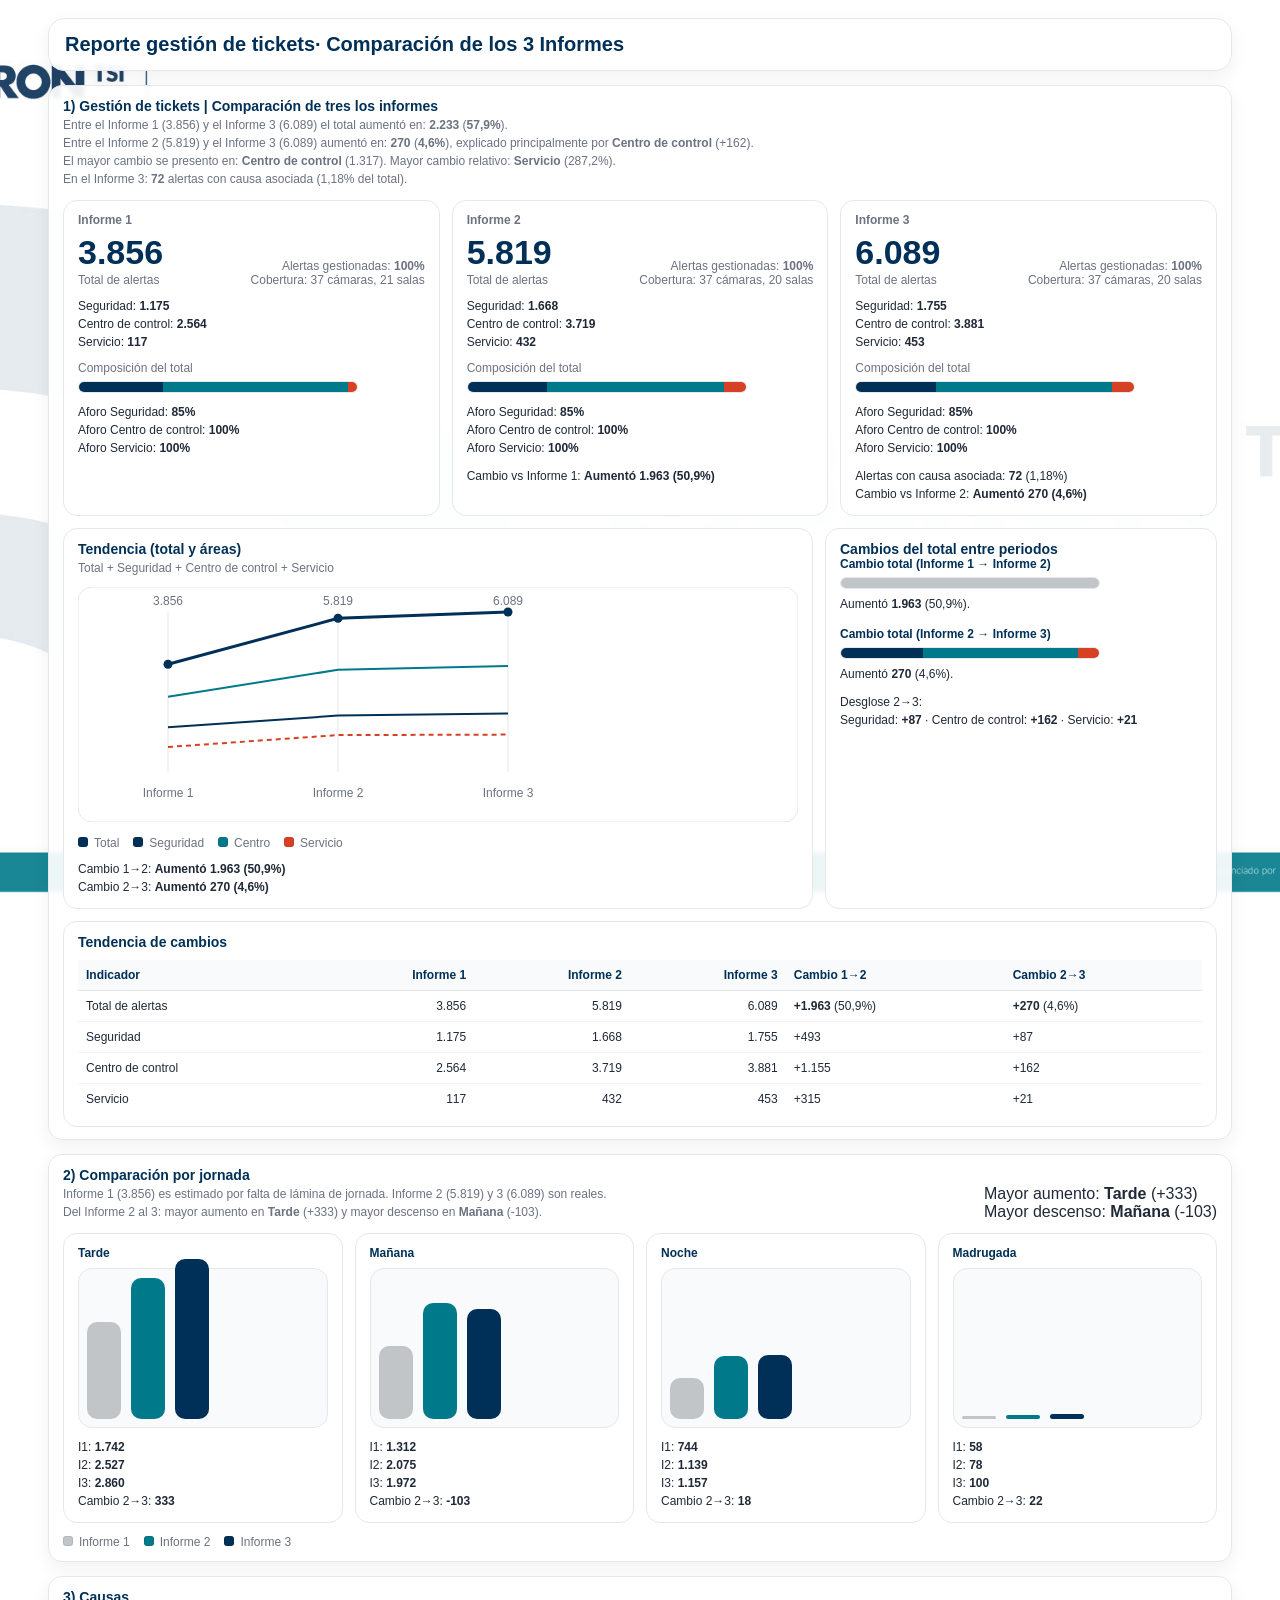
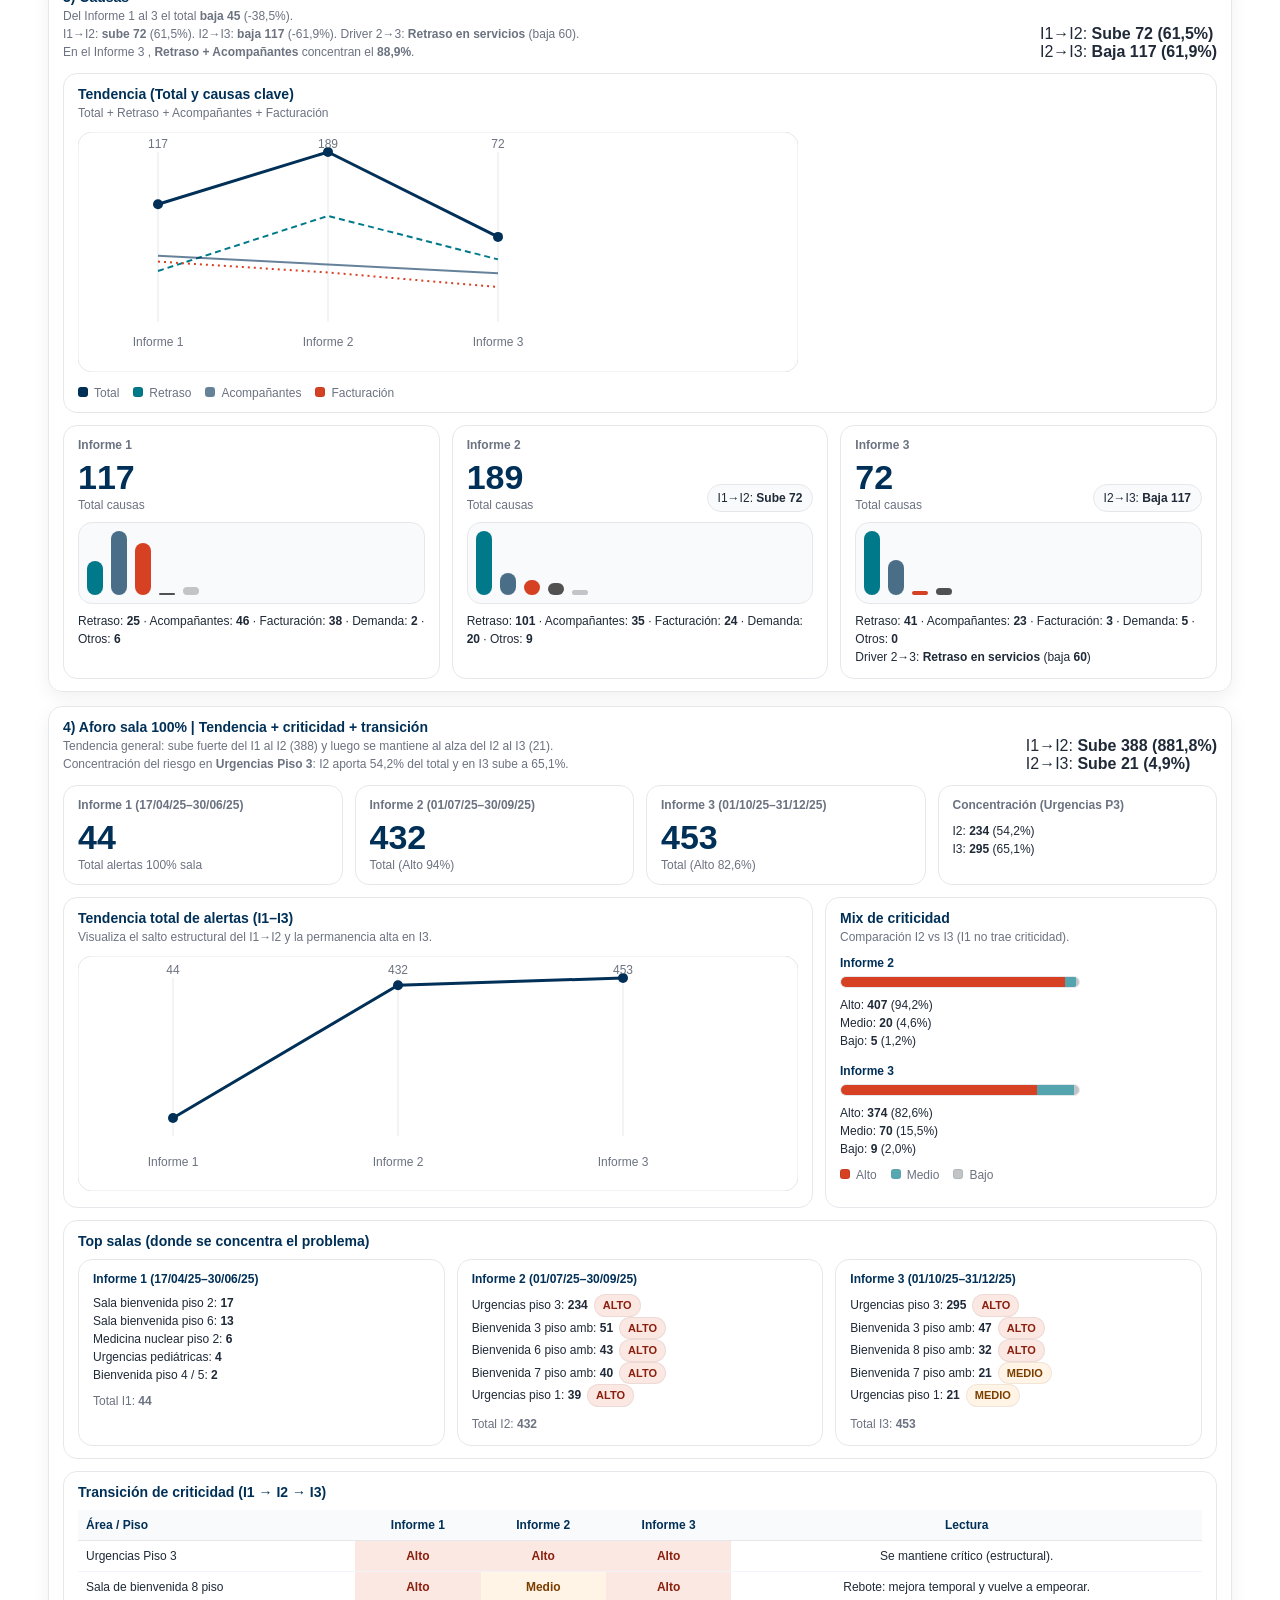
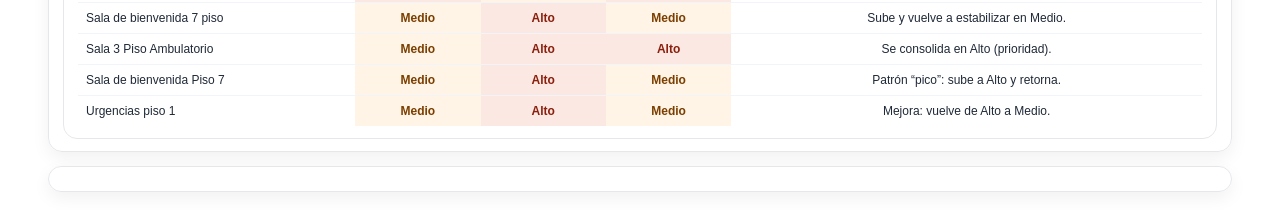
==== commit ce6ee665: "Publico reporte: index + imagen y limpio extras 3" ====
--- a/index.html
+++ b/index.html
@@ -925,9 +925,7 @@
     <!-- FOOTER -->
     <section class="section">
       <div class="card">
-        <div class="note muted">
-          Nota: esta versión es estática. Si luego quieres que actualice con solo cambiar datos, lo pasamos a JSON + JS (misma apariencia).
-        </div>
+
       </div>
     </section>
 
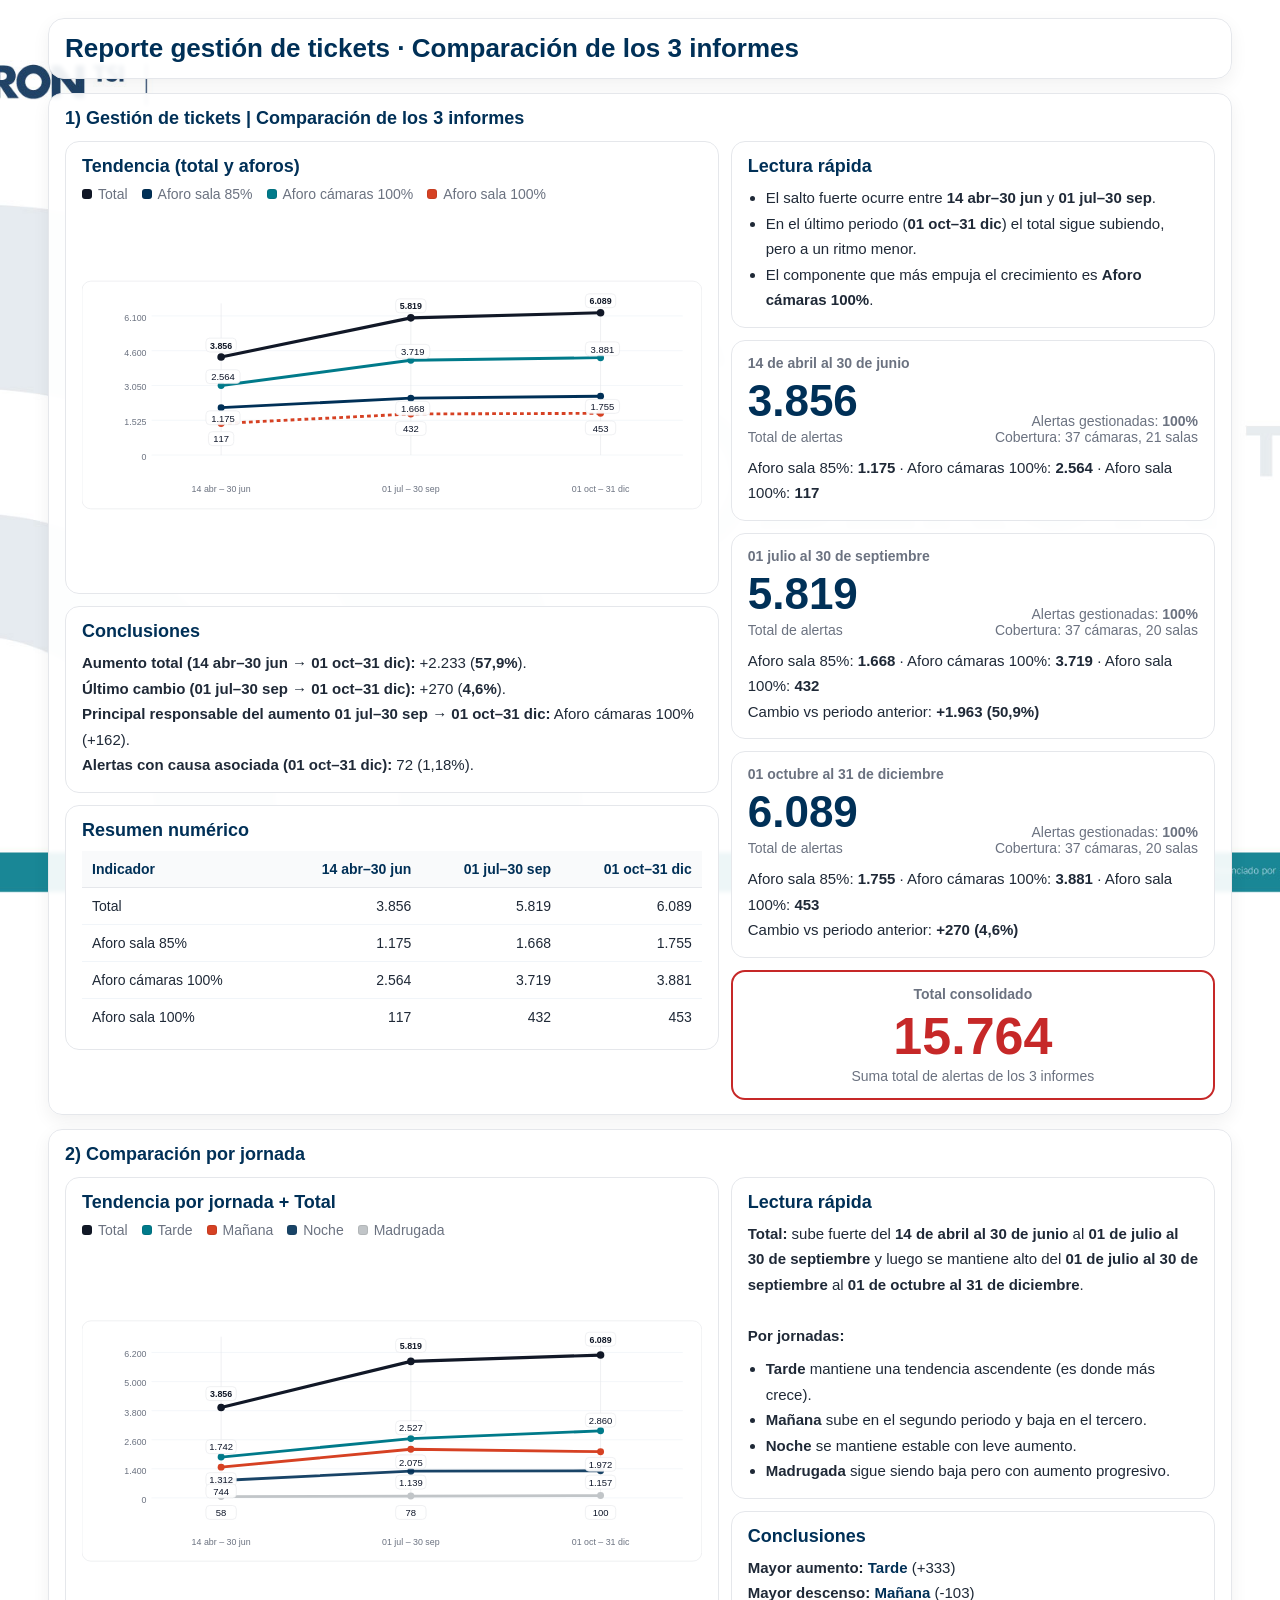
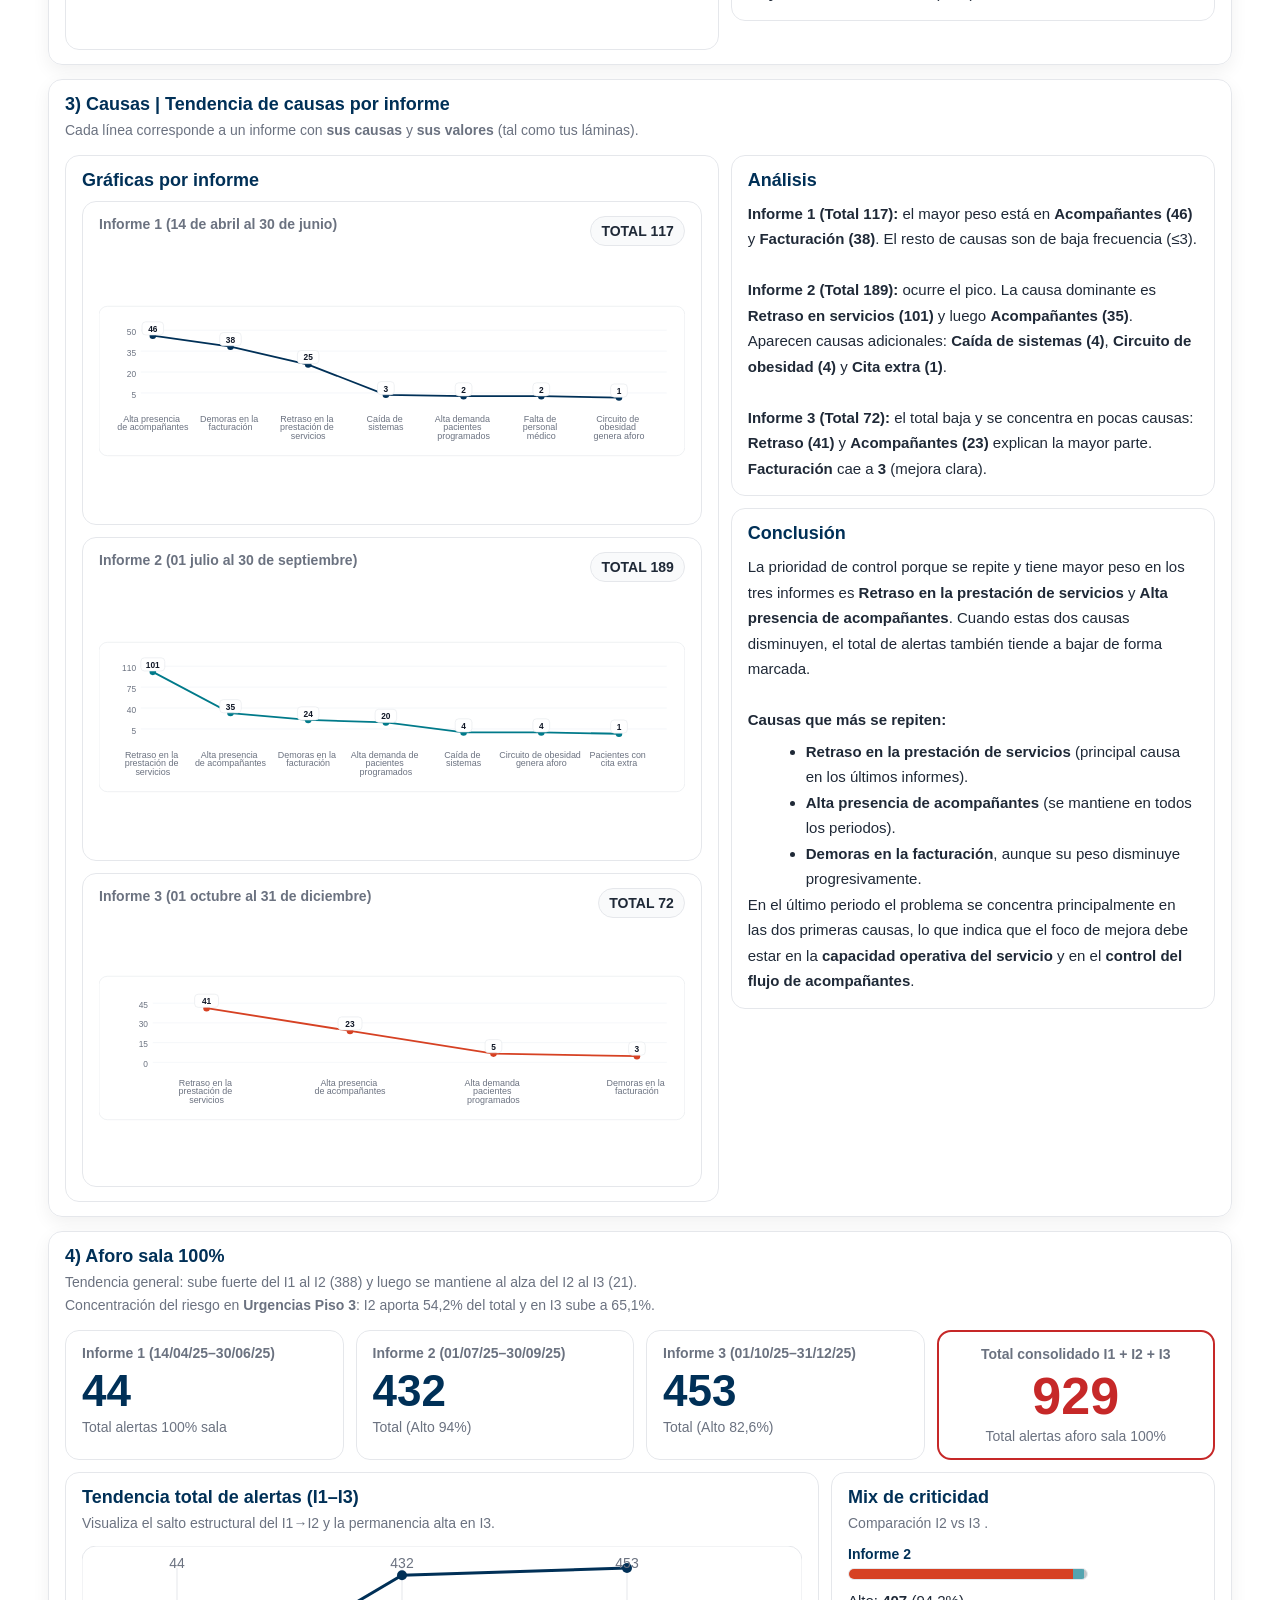
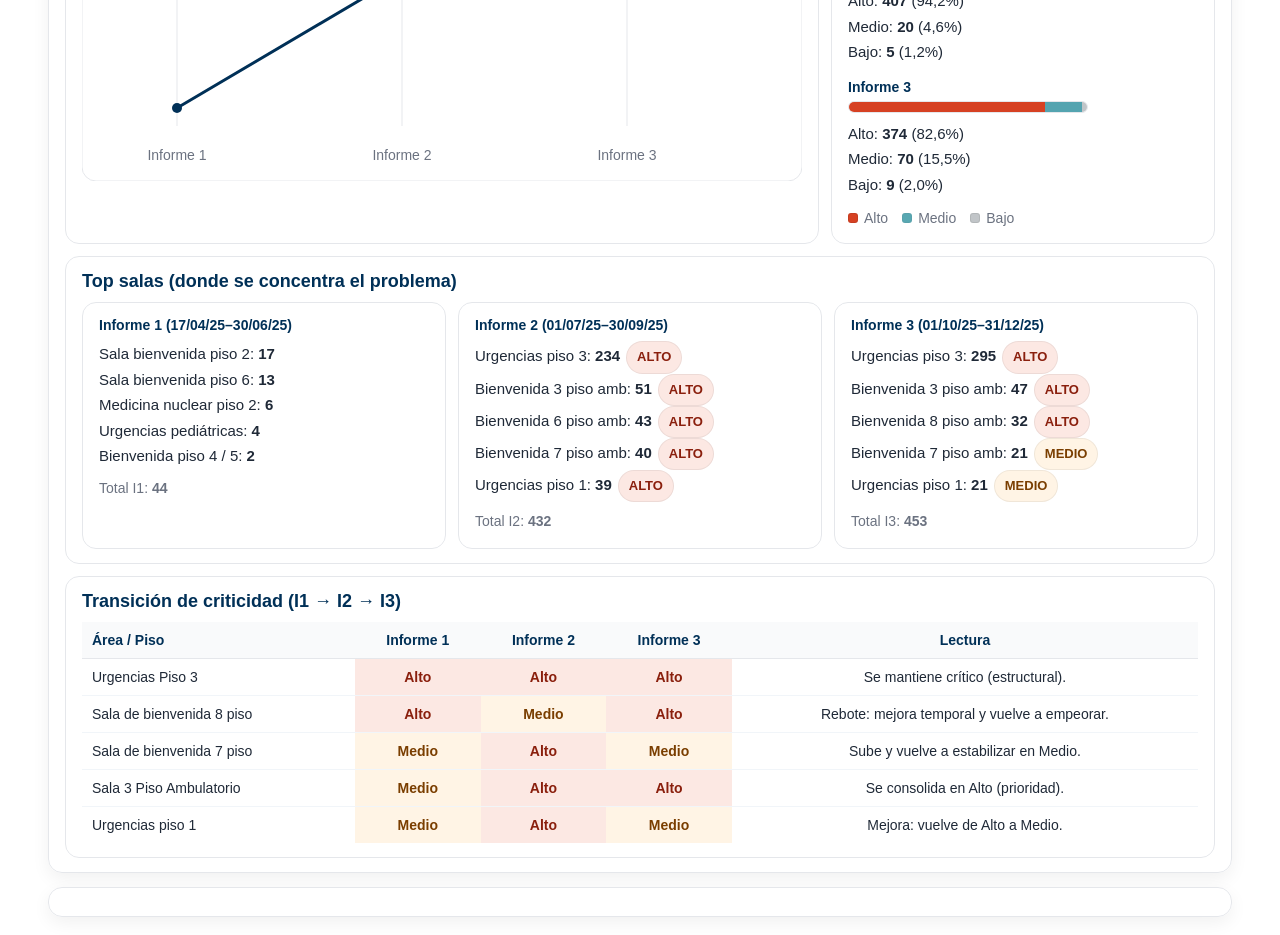
==== commit 3b4dda60: "Primer t" ====
--- a/index.html
+++ b/index.html
@@ -23,10 +23,29 @@
       --p-gray:#C1C5C8;
       --p-lilac:#E5E1E6;
 
+      /* Resaltado total */
+      --total-red:#C62828;
+      --total-red-soft:#FDECEC;
+
       /* Semáforo criticidad (suave) */
       --alto-bg:#FCE8E3; --alto-tx:#8A1F0D;
       --med-bg:#FFF4E5;  --med-tx:#7A3E00;
       --bajo-bg:#EAF6F3; --bajo-tx:#0B4B3F;
+
+      --fs-base: 16px;
+      --fs-small: 14px;
+      --fs-note: 15px;
+      --fs-lead: 16px;
+      --fs-title: 26px;
+      --fs-section: 18px;
+      --fs-kpi: 44px;
+      --fs-kpi-label: 14px;
+      --fs-table: 14px;
+      --fs-legend: 14px;
+
+      --svg-text: 15px;
+      --svg-text-muted: 14px;
+      --svg-text-bold: 14px;
     }
 
     *{box-sizing:border-box}
@@ -35,6 +54,9 @@
       font-family: Arial, sans-serif;
       background: var(--bg);
       color: var(--text);
+      font-size: var(--fs-base);
+      position: relative;
+      min-height: 100vh;
     }
 
     .page{
@@ -57,16 +79,14 @@
 
     .h-title{
       margin:0;
-      font-size:20px;
+      font-size: var(--fs-title);
       font-weight:800;
       color:var(--title);
     }
 
-  
-
     .section{ margin-top:14px; }
     .section-title{
-      font-size:14px;
+      font-size: var(--fs-section);
       font-weight:800;
       color:var(--title);
       margin: 0 0 10px 0;
@@ -76,7 +96,7 @@
       background:#fff;
       border:1px solid var(--border);
       border-radius:14px;
-      padding:12px 14px;
+      padding:14px 16px;
       box-shadow: var(--shadow);
     }
 
@@ -92,21 +112,44 @@
     }
 
     .kpi{
-      font-size:34px;
+      font-size: var(--fs-kpi);
       font-weight:800;
       color:var(--title);
       line-height:1;
       margin-top:8px;
     }
     .kpi-label{
-      font-size:12px;
+      font-size: var(--fs-kpi-label);
       color:var(--muted);
-      margin-top:4px;
+      margin-top:6px;
+    }
+
+    .kpi-total{
+      color: var(--total-red) !important;
+      font-size: 52px;
+    }
+
+    .total-box{
+      background: var(--total-red-soft);
+      border: 2px solid var(--total-red);
+      text-align: center;
+    }
+
+    .total-text{
+      color: var(--total-red);
+      font-weight: 800;
+      font-size: 20px;
+    }
+
+    .total-inline{
+      color: var(--total-red);
+      font-weight: 800;
+      font-size: 18px;
     }
 
     .muted{color:var(--muted)}
-    .note{font-size:12px; color:var(--text); line-height:1.5;}
-    .lead{font-size:13px; line-height:1.55;}
+    .note{font-size: var(--fs-note); color:var(--text); line-height:1.7;}
+    .lead{font-size: var(--fs-lead); line-height:1.7;}
 
     .bar-wrap{
       height:12px;
@@ -121,25 +164,37 @@
     .bar-orange{background:var(--p-orange)}
     .bar-gray{background:var(--p-gray)}
 
-    .legend{display:flex; gap:14px; flex-wrap:wrap; align-items:center; font-size:12px; color:var(--muted); margin-top:10px;}
-    .dot{width:10px;height:10px;border-radius:3px;display:inline-block;border:1px solid rgba(0,0,0,.08); margin-right:6px;}
+    .legend{
+      display:flex;
+      gap:14px;
+      flex-wrap:wrap;
+      align-items:center;
+      font-size: var(--fs-legend);
+      color:var(--muted);
+      margin-top:10px;
+      line-height:1.6;
+    }
+    .dot{
+      width:10px;height:10px;border-radius:3px;display:inline-block;
+      border:1px solid rgba(0,0,0,.08); margin-right:6px;
+    }
 
     table{
       width:100%;
       border-collapse:collapse;
-      font-size:12px;
+      font-size: var(--fs-table);
       margin-top:10px;
     }
     thead th{
       text-align:left;
-      padding:8px;
+      padding:10px;
       border-bottom:1px solid var(--border);
       background:var(--surface);
       color:var(--title);
       font-weight:800;
     }
     tbody td{
-      padding:8px;
+      padding:10px;
       border-bottom:1px solid #f1f5f9;
     }
     tbody tr:last-child td{border-bottom:0;}
@@ -148,10 +203,10 @@
 
     .pill{
       display:inline-block;
-      padding:2px 8px;
+      padding:4px 10px;
       border-radius:999px;
       font-weight:800;
-      font-size:11px;
+      font-size:13px;
       margin-left:6px;
       border:1px solid rgba(0,0,0,.06);
     }
@@ -163,13 +218,12 @@
     .cell-med{ background:var(--med-bg); color:var(--med-tx); font-weight:800; }
     .cell-bajo{ background:var(--bajo-bg); color:var(--bajo-tx); font-weight:800; }
 
-    /* Helpers */
     .row{display:flex; justify-content:space-between; gap:12px; align-items:flex-end;}
-    .small{font-size:12px;}
+    .small{font-size: var(--fs-small);}
     .tight{margin:0;}
-    .panel-sub{font-size:12px; color:var(--muted); margin-top:2px; line-height:1.5;}
+    .panel-sub{font-size: var(--fs-small); color:var(--muted); margin-top:4px; line-height:1.7;}
     .badge{
-      font-size:12px;
+      font-size: var(--fs-small);
       padding:6px 10px;
       border-radius:999px;
       border:1px solid var(--border);
@@ -178,553 +232,717 @@
     }
     .wrap{flex-wrap:wrap}
 
-    /* Fondo con marca de agua (sin afectar el contenido) */
-body{
-  position: relative;
-  min-height: 100vh;
-}
-
-body::before{
-  content:"";
-  position: fixed;
-  inset: 0;
-  background-image: url("TABLERO-1920x1080-MARCA-DE-AGUA-BLANCO.jpg");
-  background-size: cover;        /* llena la pantalla */
-  background-position: center 30%;   /* centrada */
-  background-repeat: no-repeat;
-  opacity: 0.90;                 /* ajusta: 0.10 a 0.25 suele quedar bien */
-  z-index: -1;                   /* queda detrás de todo */
-}
-
-/* Para que las tarjetas sigan viéndose limpias encima del fondo */
-.card, .page-header{
-  background: rgba(255,255,255,0.92);
-  backdrop-filter: blur(2px);    /* opcional, se ve elegante */
-}
+    body::before{
+      content:"";
+      position: fixed;
+      inset: 0;
+      background-image: url("TABLERO-1920x1080-MARCA-DE-AGUA-BLANCO.jpg");
+      background-size: cover;
+      background-position: center 30%;
+      background-repeat: no-repeat;
+      opacity: 0.90;
+      z-index: -1;
+    }
+
+    .card, .page-header{
+      background: rgba(255,255,255,0.92);
+      backdrop-filter: blur(2px);
+    }
+
+    svg text, svg tspan{
+      font-size: var(--svg-text) !important;
+    }
+
+    svg text[fill="#6b7280"], svg tspan[fill="#6b7280"]{
+      font-size: var(--svg-text-muted) !important;
+    }
+
+    svg text[font-weight="800"]{
+      font-size: var(--svg-text-bold) !important;
+    }
+
+    svg text{ dominant-baseline: middle; }
+    svg rect[height="18"]{ height: 22px !important; }
+    ul{ line-height: 1.7; }
   </style>
 </head>
 
-
 <body>
   <div class="page">
 
-    <!-- HEADER -->
     <div class="page-header">
       <div>
-        <h1 class="h-title">Reporte gestión de tickets· Comparación de los 3 Informes</h1>
+        <h1 class="h-title">Reporte gestión de tickets · Comparación de los 3 informes</h1>
       </div>
     </div>
 
-    <!-- =========================================================
-         PANEL 1: Gestión de tickets (3 informes)
-         ========================================================= -->
+    <!-- PANEL 1 -->
     <section class="section">
       <div class="card">
         <div class="row wrap">
           <div>
-            <div class="section-title tight">1) Gestión de tickets | Comparación de tres los informes</div>
-            <div class="panel-sub">
-              Entre el Informe 1 (3.856) y el Informe 3 (6.089) el total aumentó en: <b>2.233</b> (<b>57,9%</b>).<br/>
-              Entre el Informe 2 (5.819) y el Informe 3 (6.089) aumentó en: <b>270</b> (<b>4,6%</b>), explicado principalmente por <b>Centro de control</b> (+162).<br/>
-              El mayor cambio se presento en: <b>Centro de control</b> (1.317). Mayor cambio relativo: <b>Servicio</b> (287,2%).<br/>
-              En el Informe 3: <b>72</b> alertas con causa asociada (1,18% del total).
-            </div>
+            <div class="section-title tight">1) Gestión de tickets | Comparación de los 3 informes</div>
           </div>
         </div>
 
-        <!-- Cards por informe -->
-        <div class="grid-3" style="margin-top:12px;">
-          <!-- I1 -->
-          <div class="card" style="box-shadow:none;">
-            <div class="row">
-              <div>
-                <div class="small muted"><b>Informe 1</b></div>
-                <div class="kpi">3.856</div>
-                <div class="kpi-label">Total de alertas</div>
-              </div>
-              <div class="small muted" style="text-align:right;">
-                Alertas gestionadas: <b>100%</b><br/>
-                Cobertura: 37 cámaras, 21 salas
-              </div>
-            </div>
-
-            <div class="note" style="margin-top:10px;">
-              Seguridad: <b>1.175</b><br/>
-              Centro de control: <b>2.564</b><br/>
-              Servicio: <b>117</b>
-            </div>
-
-            <div class="small muted" style="margin-top:10px;">Composición del total</div>
-            <div class="bar-wrap" style="width:280px; margin-top:6px;">
-              <div class="bar-navy" style="width:85px;"></div>
-              <div class="bar-teal" style="width:186px;"></div>
-              <div class="bar-orange" style="width:9px;"></div>
-            </div>
-
-            <div class="note" style="margin-top:10px;">
-              Aforo Seguridad: <b>85%</b><br/>
-              Aforo Centro de control: <b>100%</b><br/>
-              Aforo Servicio: <b>100%</b>
-            </div>
-          </div>
-
-          <!-- I2 -->
-          <div class="card" style="box-shadow:none;">
-            <div class="row">
-              <div>
-                <div class="small muted"><b>Informe 2</b></div>
-                <div class="kpi">5.819</div>
-                <div class="kpi-label">Total de alertas</div>
-              </div>
-              <div class="small muted" style="text-align:right;">
-                Alertas gestionadas: <b>100%</b><br/>
-                Cobertura: 37 cámaras, 20 salas
-              </div>
-            </div>
-
-            <div class="note" style="margin-top:10px;">
-              Seguridad: <b>1.668</b><br/>
-              Centro de control: <b>3.719</b><br/>
-              Servicio: <b>432</b>
-            </div>
-
-            <div class="small muted" style="margin-top:10px;">Composición del total</div>
-            <div class="bar-wrap" style="width:280px; margin-top:6px;">
-              <div class="bar-navy" style="width:80px;"></div>
-              <div class="bar-teal" style="width:178px;"></div>
-              <div class="bar-orange" style="width:22px;"></div>
-            </div>
-
-            <div class="note" style="margin-top:10px;">
-              Aforo Seguridad: <b>85%</b><br/>
-              Aforo Centro de control: <b>100%</b><br/>
-              Aforo Servicio: <b>100%</b>
-            </div>
-
-            <div class="note" style="margin-top:10px;">
-              Cambio vs Informe 1: <b>Aumentó 1.963 (50,9%)</b>
-            </div>
-          </div>
-
-          <!-- I3 -->
-          <div class="card" style="box-shadow:none;">
-            <div class="row">
-              <div>
-                <div class="small muted"><b>Informe 3</b></div>
-                <div class="kpi">6.089</div>
-                <div class="kpi-label">Total de alertas</div>
-              </div>
-              <div class="small muted" style="text-align:right;">
-                Alertas gestionadas: <b>100%</b><br/>
-                Cobertura: 37 cámaras, 20 salas
-              </div>
-            </div>
-
-            <div class="note" style="margin-top:10px;">
-              Seguridad: <b>1.755</b><br/>
-              Centro de control: <b>3.881</b><br/>
-              Servicio: <b>453</b>
-            </div>
-
-            <div class="small muted" style="margin-top:10px;">Composición del total</div>
-            <div class="bar-wrap" style="width:280px; margin-top:6px;">
-              <div class="bar-navy" style="width:80px;"></div>
-              <div class="bar-teal" style="width:178px;"></div>
-              <div class="bar-orange" style="width:22px;"></div>
-            </div>
-
-            <div class="note" style="margin-top:10px;">
-              Aforo Seguridad: <b>85%</b><br/>
-              Aforo Centro de control: <b>100%</b><br/>
-              Aforo Servicio: <b>100%</b>
-            </div>
-
-            <div class="note" style="margin-top:10px;">
-              Alertas con causa asociada: <b>72</b> (1,18%)<br/>
-              Cambio vs Informe 2: <b>Aumentó 270 (4,6%)</b>
+        <div class="grid-2" style="margin-top:12px; grid-template-columns: 1.35fr 1fr;">
+          <div>
+            <div class="card" style="box-shadow:none;">
+              <div class="section-title tight">Tendencia (total y aforos)</div>
+
+              <div class="legend" style="margin-top:6px;">
+                <span><span class="dot" style="background:#111827;"></span>Total</span>
+                <span><span class="dot" style="background:var(--p-navy);"></span>Aforo sala 85%</span>
+                <span><span class="dot" style="background:var(--p-teal);"></span>Aforo cámaras 100%</span>
+                <span><span class="dot" style="background:var(--p-orange);"></span>Aforo sala 100%</span>
+              </div>
+
+              <svg width="980" height="360" viewBox="0 0 980 360" style="margin-top:10px; max-width:100%;">
+                <rect x="0" y="0" width="980" height="360" rx="14" fill="#ffffff" stroke="#e5e7eb"></rect>
+
+                <line x1="110" y1="55"  x2="950" y2="55"  stroke="#eef2f7"></line>
+                <line x1="110" y1="110" x2="950" y2="110" stroke="#eef2f7"></line>
+                <line x1="110" y1="165" x2="950" y2="165" stroke="#eef2f7"></line>
+                <line x1="110" y1="220" x2="950" y2="220" stroke="#eef2f7"></line>
+                <line x1="110" y1="275" x2="950" y2="275" stroke="#eef2f7"></line>
+
+                <line x1="220" y1="35" x2="220" y2="275" stroke="#e5e7eb"></line>
+                <line x1="520" y1="35" x2="520" y2="275" stroke="#e5e7eb"></line>
+                <line x1="820" y1="35" x2="820" y2="275" stroke="#e5e7eb"></line>
+
+                <text x="102" y="59"  font-size="11" fill="#6b7280" text-anchor="end">6.100</text>
+                <text x="102" y="114" font-size="11" fill="#6b7280" text-anchor="end">4.600</text>
+                <text x="102" y="169" font-size="11" fill="#6b7280" text-anchor="end">3.050</text>
+                <text x="102" y="224" font-size="11" fill="#6b7280" text-anchor="end">1.525</text>
+                <text x="102" y="279" font-size="11" fill="#6b7280" text-anchor="end">0</text>
+
+                <polyline points="220,120.0 520,58.0 820,50.0" fill="none" stroke="#111827" stroke-width="5"></polyline>
+                <circle cx="220" cy="120.0" r="6" fill="#111827"></circle>
+                <circle cx="520" cy="58.0" r="6" fill="#111827"></circle>
+                <circle cx="820" cy="50.0" r="6" fill="#111827"></circle>
+
+                <polyline points="220,200.0 520,185.0 820,182.0" fill="none" stroke="var(--p-navy)" stroke-width="4.5"></polyline>
+                <circle cx="220" cy="200.0" r="5.5" fill="var(--p-navy)"></circle>
+                <circle cx="520" cy="185.0" r="5.5" fill="var(--p-navy)"></circle>
+                <circle cx="820" cy="182.0" r="5.5" fill="var(--p-navy)"></circle>
+
+                <polyline points="220,165.0 520,125.0 820,121.0" fill="none" stroke="var(--p-teal)" stroke-width="4.5"></polyline>
+                <circle cx="220" cy="165.0" r="5.5" fill="var(--p-teal)"></circle>
+                <circle cx="520" cy="125.0" r="5.5" fill="var(--p-teal)"></circle>
+                <circle cx="820" cy="121.0" r="5.5" fill="var(--p-teal)"></circle>
+
+                <polyline points="220,225.0 520,210.0 820,209.0" fill="none" stroke="var(--p-orange)" stroke-width="4.5" stroke-dasharray="6 5"></polyline>
+                <circle cx="220" cy="225.0" r="5.5" fill="var(--p-orange)"></circle>
+                <circle cx="520" cy="210.0" r="5.5" fill="var(--p-orange)"></circle>
+                <circle cx="820" cy="209.0" r="5.5" fill="var(--p-orange)"></circle>
+
+                <rect x="196" y="90" width="48" height="18" rx="6" fill="#fff" opacity="0.95" stroke="#e5e7eb"></rect>
+                <text x="220" y="103" font-size="11" fill="#111827" text-anchor="middle" font-weight="800">3.856</text>
+                <rect x="496" y="28" width="48" height="18" rx="6" fill="#fff" opacity="0.95" stroke="#e5e7eb"></rect>
+                <text x="520" y="41" font-size="11" fill="#111827" text-anchor="middle" font-weight="800">5.819</text>
+                <rect x="796" y="20" width="48" height="18" rx="6" fill="#fff" opacity="0.95" stroke="#e5e7eb"></rect>
+                <text x="820" y="33" font-size="11" fill="#111827" text-anchor="middle" font-weight="800">6.089</text>
+
+                <rect x="196" y="140" width="54" height="18" rx="6" fill="#fff" opacity="0.95" stroke="#e5e7eb"></rect>
+                <text x="223" y="153" font-size="11" fill="#0f172a" text-anchor="middle">2.564</text>
+                <rect x="496" y="100" width="54" height="18" rx="6" fill="#fff" opacity="0.95" stroke="#e5e7eb"></rect>
+                <text x="523" y="113" font-size="11" fill="#0f172a" text-anchor="middle">3.719</text>
+                <rect x="796" y="96" width="54" height="18" rx="6" fill="#fff" opacity="0.95" stroke="#e5e7eb"></rect>
+                <text x="823" y="109" font-size="11" fill="#0f172a" text-anchor="middle">3.881</text>
+
+                <rect x="196" y="205" width="54" height="18" rx="6" fill="#fff" opacity="0.95" stroke="#e5e7eb"></rect>
+                <text x="223" y="218" font-size="11" fill="#0f172a" text-anchor="middle">1.175</text>
+                <rect x="496" y="190" width="54" height="18" rx="6" fill="#fff" opacity="0.95" stroke="#e5e7eb"></rect>
+                <text x="523" y="203" font-size="11" fill="#0f172a" text-anchor="middle">1.668</text>
+                <rect x="796" y="187" width="54" height="18" rx="6" fill="#fff" opacity="0.95" stroke="#e5e7eb"></rect>
+                <text x="823" y="200" font-size="11" fill="#0f172a" text-anchor="middle">1.755</text>
+
+                <rect x="200" y="238" width="40" height="18" rx="6" fill="#fff" opacity="0.95" stroke="#e5e7eb"></rect>
+                <text x="220" y="251" font-size="11" fill="#0f172a" text-anchor="middle">117</text>
+                <rect x="496" y="222" width="48" height="18" rx="6" fill="#fff" opacity="0.95" stroke="#e5e7eb"></rect>
+                <text x="520" y="235" font-size="11" fill="#0f172a" text-anchor="middle">432</text>
+                <rect x="796" y="221" width="48" height="18" rx="6" fill="#fff" opacity="0.95" stroke="#e5e7eb"></rect>
+                <text x="820" y="234" font-size="11" fill="#0f172a" text-anchor="middle">453</text>
+
+                <text x="220" y="330" font-size="12" fill="#6b7280" text-anchor="middle">14 abr – 30 jun</text>
+                <text x="520" y="330" font-size="12" fill="#6b7280" text-anchor="middle">01 jul – 30 sep</text>
+                <text x="820" y="330" font-size="12" fill="#6b7280" text-anchor="middle">01 oct – 31 dic</text>
+              </svg>
+            </div>
+
+            <div class="card" style="margin-top:12px; box-shadow:none;">
+              <div class="section-title tight">Conclusiones</div>
+              <div class="note" style="margin-top:8px;">
+                <b>Aumento total (14 abr–30 jun → 01 oct–31 dic):</b> +2.233 (<b>57,9%</b>).<br/>
+                <b>Último cambio (01 jul–30 sep → 01 oct–31 dic):</b> +270 (<b>4,6%</b>).<br/>
+                <b>Principal responsable del aumento 01 jul–30 sep → 01 oct–31 dic:</b> Aforo cámaras 100% (+162).<br/>
+                <b>Alertas con causa asociada (01 oct–31 dic):</b> 72 (1,18%).
+              </div>
+            </div>
+
+            <div class="card" style="margin-top:12px; box-shadow:none;">
+              <div class="section-title tight">Resumen numérico</div>
+              <table>
+                <thead>
+                  <tr>
+                    <th>Indicador</th>
+                    <th class="num">14 abr–30 jun</th>
+                    <th class="num">01 jul–30 sep</th>
+                    <th class="num">01 oct–31 dic</th>
+                  </tr>
+                </thead>
+                <tbody>
+                  <tr>
+                    <td>Total</td>
+                    <td class="num">3.856</td>
+                    <td class="num">5.819</td>
+                    <td class="num">6.089</td>
+                  </tr>
+                  <tr>
+                    <td>Aforo sala 85%</td>
+                    <td class="num">1.175</td>
+                    <td class="num">1.668</td>
+                    <td class="num">1.755</td>
+                  </tr>
+                  <tr>
+                    <td>Aforo cámaras 100%</td>
+                    <td class="num">2.564</td>
+                    <td class="num">3.719</td>
+                    <td class="num">3.881</td>
+                  </tr>
+                  <tr>
+                    <td>Aforo sala 100%</td>
+                    <td class="num">117</td>
+                    <td class="num">432</td>
+                    <td class="num">453</td>
+                  </tr>
+                </tbody>
+              </table>
+            </div>
+          </div>
+
+          <div>
+            <div class="card" style="box-shadow:none;">
+              <div class="section-title tight">Lectura rápida</div>
+              <div class="note" style="margin-top:8px;">
+                <ul style="margin:0 0 0 18px; padding:0;">
+                  <li>El salto fuerte ocurre entre <b>14 abr–30 jun</b> y <b>01 jul–30 sep</b>.</li>
+                  <li>En el último periodo (<b>01 oct–31 dic</b>) el total sigue subiendo, pero a un ritmo menor.</li>
+                  <li>El componente que más empuja el crecimiento es <b>Aforo cámaras 100%</b>.</li>
+                </ul>
+              </div>
+            </div>
+
+            <div class="grid-3" style="margin-top:12px; grid-template-columns: 1fr; gap:12px;">
+              <div class="card" style="box-shadow:none;">
+                <div class="row">
+                  <div>
+                    <div class="small muted"><b>14 de abril al 30 de junio</b></div>
+                    <div class="kpi">3.856</div>
+                    <div class="kpi-label">Total de alertas</div>
+                  </div>
+                  <div class="small muted" style="text-align:right;">
+                    Alertas gestionadas: <b>100%</b><br/>
+                    Cobertura: 37 cámaras, 21 salas
+                  </div>
+                </div>
+                <div class="note" style="margin-top:10px;">
+                  Aforo sala 85%: <b>1.175</b> · Aforo cámaras 100%: <b>2.564</b> · Aforo sala 100%: <b>117</b>
+                </div>
+              </div>
+
+              <div class="card" style="box-shadow:none;">
+                <div class="row">
+                  <div>
+                    <div class="small muted"><b>01 julio al 30 de septiembre</b></div>
+                    <div class="kpi">5.819</div>
+                    <div class="kpi-label">Total de alertas</div>
+                  </div>
+                  <div class="small muted" style="text-align:right;">
+                    Alertas gestionadas: <b>100%</b><br/>
+                    Cobertura: 37 cámaras, 20 salas
+                  </div>
+                </div>
+                <div class="note" style="margin-top:10px;">
+                  Aforo sala 85%: <b>1.668</b> · Aforo cámaras 100%: <b>3.719</b> · Aforo sala 100%: <b>432</b><br/>
+                  Cambio vs periodo anterior: <b>+1.963 (50,9%)</b>
+                </div>
+              </div>
+
+              <div class="card" style="box-shadow:none;">
+                <div class="row">
+                  <div>
+                    <div class="small muted"><b>01 octubre al 31 de diciembre</b></div>
+                    <div class="kpi">6.089</div>
+                    <div class="kpi-label">Total de alertas</div>
+                  </div>
+                  <div class="small muted" style="text-align:right;">
+                    Alertas gestionadas: <b>100%</b><br/>
+                    Cobertura: 37 cámaras, 20 salas
+                  </div>
+                </div>
+                <div class="note" style="margin-top:10px;">
+                  Aforo sala 85%: <b>1.755</b> · Aforo cámaras 100%: <b>3.881</b> · Aforo sala 100%: <b>453</b><br/>
+                  Cambio vs periodo anterior: <b>+270 (4,6%)</b>
+                </div>
+              </div>
+
+              <div class="card total-box" style="box-shadow:none;">
+                <div class="small muted"><b>Total consolidado</b></div>
+                <div class="kpi kpi-total">15.764</div>
+                <div class="kpi-label">Suma total de alertas de los 3 informes</div>
+              </div>
             </div>
           </div>
         </div>
-
-        <!-- Gráficas -->
-        <div class="grid-2" style="margin-top:12px;">
-          <!-- Tendencia -->
-          <div class="card" style="box-shadow:none;">
-            <div class="section-title tight">Tendencia (total y áreas)</div>
-            <div class="panel-sub">Total + Seguridad + Centro de control + Servicio</div>
-
-            <svg width="720" height="235" viewBox="0 0 720 235" style="margin-top:10px;">
-              <rect x="0" y="0" width="720" height="235" rx="14" fill="#ffffff" stroke="#e5e7eb"></rect>
-
-              <line x1="90" y1="25" x2="90" y2="185" stroke="#e5e7eb"></line>
-              <line x1="260" y1="25" x2="260" y2="185" stroke="#e5e7eb"></line>
-              <line x1="430" y1="25" x2="430" y2="185" stroke="#e5e7eb"></line>
-
-              <!-- Líneas -->
-              <polyline points="90,140.2 260,128.6 430,126.6" fill="none" stroke="#003057" stroke-width="2"></polyline>
-              <polyline points="90,109.8 260,82.8 430,79.0" fill="none" stroke="#007A8A" stroke-width="2"></polyline>
-              <polyline points="90,160.0 260,148.1 430,147.6" fill="none" stroke="#D64123" stroke-width="2" stroke-dasharray="5 4"></polyline>
-              <polyline points="90,77.3 260,31.3 430,25.0" fill="none" stroke="#003057" stroke-width="3"></polyline>
-
-              <!-- Puntos total -->
-              <circle cx="90" cy="77.3" r="4.5" fill="#003057"></circle>
-              <circle cx="260" cy="31.3" r="4.5" fill="#003057"></circle>
-              <circle cx="430" cy="25.0" r="4.5" fill="#003057"></circle>
-
-              <!-- Labels -->
-              <text x="90" y="210" font-size="12" fill="#6b7280" text-anchor="middle">Informe 1</text>
-              <text x="260" y="210" font-size="12" fill="#6b7280" text-anchor="middle">Informe 2</text>
-              <text x="430" y="210" font-size="12" fill="#6b7280" text-anchor="middle">Informe 3</text>
-
-              <text x="90" y="18" font-size="12" fill="#6b7280" text-anchor="middle">3.856</text>
-              <text x="260" y="18" font-size="12" fill="#6b7280" text-anchor="middle">5.819</text>
-              <text x="430" y="18" font-size="12" fill="#6b7280" text-anchor="middle">6.089</text>
-            </svg>
-
-            <div class="legend">
-              <span><span class="dot" style="background:var(--p-navy);"></span>Total</span>
-              <span><span class="dot" style="background:var(--p-navy);"></span>Seguridad</span>
-              <span><span class="dot" style="background:var(--p-teal);"></span>Centro</span>
-              <span><span class="dot" style="background:var(--p-orange);"></span>Servicio</span>
-            </div>
-
-            <div class="note" style="margin-top:10px;">
-              Cambio 1→2: <b>Aumentó 1.963 (50,9%)</b><br/>
-              Cambio 2→3: <b>Aumentó 270 (4,6%)</b>
-            </div>
-          </div>
-
-          <!-- Cambios -->
-          <div class="card" style="box-shadow:none;">
-            <div class="section-title tight">Cambios del total entre periodos</div>
-            
-
-            <div class="small" style="font-weight:800; color:var(--title);">Cambio total (Informe 1 → Informe 2)</div>
-            <div class="bar-wrap" style="width:260px; margin-top:6px;">
-              <div class="bar-gray" style="width:260px;"></div>
-            </div>
-            <div class="note" style="margin-top:6px;">Aumentó <b>1.963</b> (50,9%).</div>
-
-            <div class="small" style="font-weight:800; color:var(--title); margin-top:14px;">Cambio total (Informe 2 → Informe 3)</div>
-            <div class="bar-wrap" style="width:260px; margin-top:6px;">
-              <div class="bar-navy" style="width:83px;"></div>
-              <div class="bar-teal" style="width:156px;"></div>
-              <div class="bar-orange" style="width:21px;"></div>
-            </div>
-            <div class="note" style="margin-top:6px;">Aumentó <b>270</b> (4,6%).</div>
-
-            <div class="note" style="margin-top:10px;">
-              Desglose 2→3:<br/>
-              Seguridad: <b>+87</b> · Centro de control: <b>+162</b> · Servicio: <b>+21</b>
-            </div>
-          </div>
-        </div>
-
-        <!-- Tabla resumen -->
-        <div class="card" style="margin-top:12px; box-shadow:none;">
-          <div class="section-title tight">Tendencia de cambios</div>
-          <table>
-            <thead>
-              <tr>
-                <th>Indicador</th>
-                <th class="num">Informe 1</th>
-                <th class="num">Informe 2</th>
-                <th class="num">Informe 3</th>
-                <th>Cambio 1→2</th>
-                <th>Cambio 2→3</th>
-              </tr>
-            </thead>
-            <tbody>
-              <tr>
-                <td>Total de alertas</td>
-                <td class="num">3.856</td>
-                <td class="num">5.819</td>
-                <td class="num">6.089</td>
-                <td><b>+1.963</b> (50,9%)</td>
-                <td><b>+270</b> (4,6%)</td>
-              </tr>
-              <tr>
-                <td>Seguridad</td>
-                <td class="num">1.175</td>
-                <td class="num">1.668</td>
-                <td class="num">1.755</td>
-                <td>+493</td>
-                <td>+87</td>
-              </tr>
-              <tr>
-                <td>Centro de control</td>
-                <td class="num">2.564</td>
-                <td class="num">3.719</td>
-                <td class="num">3.881</td>
-                <td>+1.155</td>
-                <td>+162</td>
-              </tr>
-              <tr>
-                <td>Servicio</td>
-                <td class="num">117</td>
-                <td class="num">432</td>
-                <td class="num">453</td>
-                <td>+315</td>
-                <td>+21</td>
-              </tr>
-            </tbody>
-          </table>
-        </div>
-
       </div>
     </section>
 
-    <!-- =========================================================
-         PANEL 2: Columnas por jornada (3 informes)
-         ========================================================= -->
+    <!-- PANEL 2 -->
     <section class="section">
       <div class="card">
         <div class="row wrap">
           <div>
-            <div class="section-title tight">2) Comparación por jornada </div>
-            <div class="panel-sub">
-              Informe 1 (3.856) es estimado por falta de lámina de jornada. Informe 2 (5.819) y 3 (6.089) son reales.<br/>
-              Del Informe 2 al 3: mayor aumento en <b>Tarde</b> (+333) y mayor descenso en <b>Mañana</b> (-103).
-            </div>
-          </div>
-          <div class="chiprow">
-            <div class="chip">Mayor aumento: <b>Tarde</b> (+333)</div>
-            <div class="chip">Mayor descenso: <b>Mañana</b> (-103)</div>
+            <div class="section-title tight">2) Comparación por jornada</div>
           </div>
         </div>
 
-        <div class="grid-4" style="margin-top:12px;">
-          <!-- Tarde -->
-          <div class="card" style="box-shadow:none;">
-            <div class="small" style="font-weight:800; color:var(--title);">Tarde</div>
-            <div style="height:160px; display:flex; align-items:flex-end; gap:10px; padding:8px; border:1px solid var(--border); border-radius:14px; background:var(--surface); margin-top:8px;">
-              <div style="width:34px; height:97px; background:var(--p-gray); border-radius:10px;"></div>
-              <div style="width:34px; height:141px; background:var(--p-teal); border-radius:10px;"></div>
-              <div style="width:34px; height:160px; background:var(--p-navy); border-radius:10px;"></div>
-            </div>
-            <div class="note" style="margin-top:10px;">
-              I1: <b>1.742</b><br/>
-              I2: <b>2.527</b><br/>
-              I3: <b>2.860</b><br/>
-              Cambio 2→3: <b> 333</b>
-            </div>
-          </div>
-
-          <!-- Mañana -->
-          <div class="card" style="box-shadow:none;">
-            <div class="small" style="font-weight:800; color:var(--title);">Mañana</div>
-            <div style="height:160px; display:flex; align-items:flex-end; gap:10px; padding:8px; border:1px solid var(--border); border-radius:14px; background:var(--surface); margin-top:8px;">
-              <div style="width:34px; height:73px; background:var(--p-gray); border-radius:10px;"></div>
-              <div style="width:34px; height:116px; background:var(--p-teal); border-radius:10px;"></div>
-              <div style="width:34px; height:110px; background:var(--p-navy); border-radius:10px;"></div>
-            </div>
-            <div class="note" style="margin-top:10px;">
-              I1: <b>1.312</b><br/>
-              I2: <b>2.075</b><br/>
-              I3: <b>1.972</b><br/>
-              Cambio 2→3: <b>-103</b>
-            </div>
-          </div>
-
-          <!-- Noche -->
-          <div class="card" style="box-shadow:none;">
-            <div class="small" style="font-weight:800; color:var(--title);">Noche</div>
-            <div style="height:160px; display:flex; align-items:flex-end; gap:10px; padding:8px; border:1px solid var(--border); border-radius:14px; background:var(--surface); margin-top:8px;">
-              <div style="width:34px; height:41px; background:var(--p-gray); border-radius:10px;"></div>
-              <div style="width:34px; height:63px; background:var(--p-teal); border-radius:10px;"></div>
-              <div style="width:34px; height:64px; background:var(--p-navy); border-radius:10px;"></div>
-            </div>
-            <div class="note" style="margin-top:10px;">
-              I1: <b>744</b><br/>
-              I2: <b>1.139</b><br/>
-              I3: <b>1.157</b><br/>
-              Cambio 2→3: <b>18</b>
-            </div>
-          </div>
-
-          <!-- Madrugada -->
-          <div class="card" style="box-shadow:none;">
-            <div class="small" style="font-weight:800; color:var(--title);">Madrugada</div>
-            <div style="height:160px; display:flex; align-items:flex-end; gap:10px; padding:8px; border:1px solid var(--border); border-radius:14px; background:var(--surface); margin-top:8px;">
-              <div style="width:34px; height:3px; background:var(--p-gray); border-radius:10px;"></div>
-              <div style="width:34px; height:4px; background:var(--p-teal); border-radius:10px;"></div>
-              <div style="width:34px; height:5px; background:var(--p-navy); border-radius:10px;"></div>
-            </div>
-            <div class="note" style="margin-top:10px;">
-              I1: <b>58</b><br/>
-              I2: <b>78</b><br/>
-              I3: <b>100</b><br/>
-              Cambio 2→3: <b>22</b>
-            </div>
-          </div>
-        </div>
-
-        <div class="legend" style="margin-top:12px;">
-          <span><span class="dot" style="background:var(--p-gray);"></span>Informe 1</span>
-          <span><span class="dot" style="background:var(--p-teal);"></span>Informe 2</span>
-          <span><span class="dot" style="background:var(--p-navy);"></span>Informe 3</span>
+        <div class="grid-2" style="margin-top:12px; grid-template-columns: 1.35fr 1fr; align-items:start;">
+          <div>
+            <div class="card" style="box-shadow:none;">
+              <div class="section-title tight">Tendencia por jornada + Total</div>
+
+              <div class="legend" style="margin-top:6px;">
+                <span><span class="dot" style="background:#111827;"></span>Total</span>
+                <span><span class="dot" style="background:var(--p-teal);"></span>Tarde</span>
+                <span><span class="dot" style="background:var(--p-orange);"></span>Mañana</span>
+                <span><span class="dot" style="background:var(--p-navy); opacity:.9;"></span>Noche</span>
+                <span><span class="dot" style="background:var(--p-gray);"></span>Madrugada</span>
+              </div>
+
+              <svg width="980" height="380" viewBox="0 0 980 380" style="margin-top:10px; max-width:100%;">
+                <rect x="0" y="0" width="980" height="380" rx="14" fill="#ffffff" stroke="#e5e7eb"></rect>
+
+                <line x1="110" y1="50"  x2="950" y2="50"  stroke="#eef2f7"></line>
+                <line x1="110" y1="96"  x2="950" y2="96"  stroke="#eef2f7"></line>
+                <line x1="110" y1="142" x2="950" y2="142" stroke="#eef2f7"></line>
+                <line x1="110" y1="188" x2="950" y2="188" stroke="#eef2f7"></line>
+                <line x1="110" y1="234" x2="950" y2="234" stroke="#eef2f7"></line>
+                <line x1="110" y1="280" x2="950" y2="280" stroke="#eef2f7"></line>
+
+                <text x="102" y="54"  font-size="11" fill="#6b7280" text-anchor="end">6.200</text>
+                <text x="102" y="100" font-size="11" fill="#6b7280" text-anchor="end">5.000</text>
+                <text x="102" y="146" font-size="11" fill="#6b7280" text-anchor="end">3.800</text>
+                <text x="102" y="192" font-size="11" fill="#6b7280" text-anchor="end">2.600</text>
+                <text x="102" y="238" font-size="11" fill="#6b7280" text-anchor="end">1.400</text>
+                <text x="102" y="284" font-size="11" fill="#6b7280" text-anchor="end">0</text>
+
+                <line x1="220" y1="25" x2="220" y2="280" stroke="#e5e7eb"></line>
+                <line x1="520" y1="25" x2="520" y2="280" stroke="#e5e7eb"></line>
+                <line x1="820" y1="25" x2="820" y2="280" stroke="#e5e7eb"></line>
+
+                <polyline points="220,136.92 520,64.12 820,54.11" fill="none" stroke="#111827" stroke-width="5"></polyline>
+                <circle cx="220" cy="136.92" r="6" fill="#111827"></circle>
+                <circle cx="520" cy="64.12" r="6" fill="#111827"></circle>
+                <circle cx="820" cy="54.11" r="6" fill="#111827"></circle>
+
+                <polyline points="220,215.38 520,186.24 820,173.94" fill="none" stroke="var(--p-teal)" stroke-width="4.5"></polyline>
+                <circle cx="220" cy="215.38" r="5.5" fill="var(--p-teal)"></circle>
+                <circle cx="520" cy="186.24" r="5.5" fill="var(--p-teal)"></circle>
+                <circle cx="820" cy="173.94" r="5.5" fill="var(--p-teal)"></circle>
+
+                <polyline points="220,231.34 520,203.05 820,206.87" fill="none" stroke="var(--p-orange)" stroke-width="4.5"></polyline>
+                <circle cx="220" cy="231.34" r="5.5" fill="var(--p-orange)"></circle>
+                <circle cx="520" cy="203.05" r="5.5" fill="var(--p-orange)"></circle>
+                <circle cx="820" cy="206.87" r="5.5" fill="var(--p-orange)"></circle>
+
+                <polyline points="220,252.39 520,237.75 820,237.08" fill="none" stroke="var(--p-navy)" stroke-width="4.5" opacity="0.9"></polyline>
+                <circle cx="220" cy="252.39" r="5.5" fill="var(--p-navy)" opacity="0.9"></circle>
+                <circle cx="520" cy="237.75" r="5.5" fill="var(--p-navy)" opacity="0.9"></circle>
+                <circle cx="820" cy="237.08" r="5.5" fill="var(--p-navy)" opacity="0.9"></circle>
+
+                <polyline points="220,277.85 520,277.11 820,276.29" fill="none" stroke="var(--p-gray)" stroke-width="4.5"></polyline>
+                <circle cx="220" cy="277.85" r="5.5" fill="var(--p-gray)"></circle>
+                <circle cx="520" cy="277.11" r="5.5" fill="var(--p-gray)"></circle>
+                <circle cx="820" cy="276.29" r="5.5" fill="var(--p-gray)"></circle>
+
+                <rect x="196" y="104" width="48" height="18" rx="6" fill="#fff" opacity="0.95" stroke="#e5e7eb"></rect>
+                <text x="220" y="117" font-size="11" fill="#111827" text-anchor="middle" font-weight="800">3.856</text>
+                <rect x="496" y="28" width="48" height="18" rx="6" fill="#fff" opacity="0.95" stroke="#e5e7eb"></rect>
+                <text x="520" y="41" font-size="11" fill="#111827" text-anchor="middle" font-weight="800">5.819</text>
+                <rect x="796" y="18" width="48" height="18" rx="6" fill="#fff" opacity="0.95" stroke="#e5e7eb"></rect>
+                <text x="820" y="31" font-size="11" fill="#111827" text-anchor="middle" font-weight="800">6.089</text>
+
+                <rect x="196" y="188" width="48" height="18" rx="6" fill="#fff" opacity="0.95" stroke="#e5e7eb"></rect>
+                <text x="220" y="201" font-size="11" fill="#0f172a" text-anchor="middle">1.742</text>
+                <rect x="496" y="158" width="48" height="18" rx="6" fill="#fff" opacity="0.95" stroke="#e5e7eb"></rect>
+                <text x="520" y="171" font-size="11" fill="#0f172a" text-anchor="middle">2.527</text>
+                <rect x="796" y="146" width="48" height="18" rx="6" fill="#fff" opacity="0.95" stroke="#e5e7eb"></rect>
+                <text x="820" y="159" font-size="11" fill="#0f172a" text-anchor="middle">2.860</text>
+
+                <rect x="196" y="240" width="48" height="18" rx="6" fill="#fff" opacity="0.95" stroke="#e5e7eb"></rect>
+                <text x="220" y="253" font-size="11" fill="#0f172a" text-anchor="middle">1.312</text>
+                <rect x="496" y="212" width="48" height="18" rx="6" fill="#fff" opacity="0.95" stroke="#e5e7eb"></rect>
+                <text x="520" y="225" font-size="11" fill="#0f172a" text-anchor="middle">2.075</text>
+                <rect x="796" y="216" width="48" height="18" rx="6" fill="#fff" opacity="0.95" stroke="#e5e7eb"></rect>
+                <text x="820" y="229" font-size="11" fill="#0f172a" text-anchor="middle">1.972</text>
+
+                <rect x="196" y="258" width="48" height="18" rx="6" fill="#fff" opacity="0.95" stroke="#e5e7eb"></rect>
+                <text x="220" y="271" font-size="11" fill="#0f172a" text-anchor="middle">744</text>
+                <rect x="496" y="244" width="48" height="18" rx="6" fill="#fff" opacity="0.95" stroke="#e5e7eb"></rect>
+                <text x="520" y="257" font-size="11" fill="#0f172a" text-anchor="middle">1.139</text>
+                <rect x="796" y="244" width="48" height="18" rx="6" fill="#fff" opacity="0.95" stroke="#e5e7eb"></rect>
+                <text x="820" y="257" font-size="11" fill="#0f172a" text-anchor="middle">1.157</text>
+
+                <rect x="196" y="292" width="48" height="18" rx="6" fill="#fff" opacity="0.95" stroke="#e5e7eb"></rect>
+                <text x="220" y="305" font-size="11" fill="#0f172a" text-anchor="middle">58</text>
+                <rect x="496" y="292" width="48" height="18" rx="6" fill="#fff" opacity="0.95" stroke="#e5e7eb"></rect>
+                <text x="520" y="305" font-size="11" fill="#0f172a" text-anchor="middle">78</text>
+                <rect x="796" y="292" width="48" height="18" rx="6" fill="#fff" opacity="0.95" stroke="#e5e7eb"></rect>
+                <text x="820" y="305" font-size="11" fill="#0f172a" text-anchor="middle">100</text>
+
+                <text x="220" y="350" font-size="12" fill="#6b7280" text-anchor="middle">14 abr – 30 jun</text>
+                <text x="520" y="350" font-size="12" fill="#6b7280" text-anchor="middle">01 jul – 30 sep</text>
+                <text x="820" y="350" font-size="12" fill="#6b7280" text-anchor="middle">01 oct – 31 dic</text>
+              </svg>
+            </div>
+          </div>
+
+          <div>
+            <div class="card" style="box-shadow:none;">
+              <div class="section-title tight">Lectura rápida</div>
+              <div class="note" style="margin-top:8px;">
+                <b>Total:</b> sube fuerte del <b>14 de abril al 30 de junio</b> al <b>01 de julio al 30 de septiembre</b> y luego se mantiene alto del
+                <b>01 de julio al 30 de septiembre</b> al <b>01 de octubre al 31 de diciembre</b>.<br/><br/>
+                <b>Por jornadas:</b>
+                <ul style="margin:8px 0 0 18px; padding:0;">
+                  <li><b>Tarde</b> mantiene una tendencia ascendente (es donde más crece).</li>
+                  <li><b>Mañana</b> sube en el segundo periodo y baja en el tercero.</li>
+                  <li><b>Noche</b> se mantiene estable con leve aumento.</li>
+                  <li><b>Madrugada</b> sigue siendo baja pero con aumento progresivo.</li>
+                </ul>
+              </div>
+            </div>
+
+            <div class="card" style="margin-top:12px; box-shadow:none;">
+              <div class="section-title tight">Conclusiones</div>
+              <div class="note" style="margin-top:8px;">
+                <b>Mayor aumento:</b> <span style="color:var(--title); font-weight:800;">Tarde</span> (+333)<br/>
+                <b>Mayor descenso:</b> <span style="color:var(--title); font-weight:800;">Mañana</span> (-103)
+              </div>
+            </div>
+          </div>
         </div>
       </div>
     </section>
 
-    <!-- =========================================================
-         PANEL 3: Causas (3 informes)
-         ========================================================= -->
+    <!-- PANEL 3 -->
     <section class="section">
       <div class="card">
         <div class="row wrap">
           <div>
-            <div class="section-title tight">3) Causas </div>
-            <div class="panel-sub">
-              Del Informe 1 al 3 el total <b>baja 45</b> (-38,5%).<br/>
-              I1→I2: <b>sube 72</b> (61,5%). I2→I3: <b>baja 117</b> (-61,9%). Driver 2→3: <b>Retraso en servicios</b> (baja 60).<br/>
-              En el Informe 3 , <b>Retraso + Acompañantes</b> concentran el <b>88,9%</b>.
-            </div>
-          </div>
-          <div class="chiprow">
-            <div class="chip">I1→I2: <b>Sube 72 (61,5%)</b></div>
-            <div class="chip">I2→I3: <b>Baja 117 (61,9%)</b></div>
+            <div class="section-title tight">3) Causas | Tendencia de causas por informe</div>
+            <div class="panel-sub">Cada línea corresponde a un informe con <b>sus causas</b> y <b>sus valores</b> (tal como tus láminas).</div>
           </div>
         </div>
 
-        <!-- Tendencia -->
-        <div class="card" style="margin-top:12px; box-shadow:none;">
-          <div class="section-title tight">Tendencia (Total y causas clave)</div>
-          <div class="panel-sub">Total + Retraso + Acompañantes + Facturación</div>
-
-          <svg width="720" height="240" viewBox="0 0 720 240" style="margin-top:10px;">
-            <rect x="0" y="0" width="720" height="240" rx="14" fill="#ffffff" stroke="#e5e7eb"></rect>
-
-            <line x1="80" y1="20" x2="80" y2="190" stroke="#e5e7eb"></line>
-            <line x1="250" y1="20" x2="250" y2="190" stroke="#e5e7eb"></line>
-            <line x1="420" y1="20" x2="420" y2="190" stroke="#e5e7eb"></line>
-
-            <polyline points="80,72.3 250,20.0 420,104.9" fill="none" stroke="#003057" stroke-width="3"></polyline>
-            <polyline points="80,139.0 250,83.9 420,127.4" fill="none" stroke="#007A8A" stroke-width="2" stroke-dasharray="6 4"></polyline>
-            <polyline points="80,123.8 250,132.5 420,141.2" fill="none" stroke="#003057" stroke-width="2" opacity="0.6"></polyline>
-            <polyline points="80,129.6 250,140.5 420,155.0" fill="none" stroke="#D64123" stroke-width="2" stroke-dasharray="2 4"></polyline>
-
-            <circle cx="80" cy="72.3" r="5" fill="#003057"></circle>
-            <circle cx="250" cy="20.0" r="5" fill="#003057"></circle>
-            <circle cx="420" cy="104.9" r="5" fill="#003057"></circle>
-
-            <text x="80" y="214" font-size="12" fill="#6b7280" text-anchor="middle">Informe 1</text>
-            <text x="250" y="214" font-size="12" fill="#6b7280" text-anchor="middle">Informe 2</text>
-            <text x="420" y="214" font-size="12" fill="#6b7280" text-anchor="middle">Informe 3</text>
-
-            <text x="80" y="16" font-size="12" fill="#6b7280" text-anchor="middle">117</text>
-            <text x="250" y="16" font-size="12" fill="#6b7280" text-anchor="middle">189</text>
-            <text x="420" y="16" font-size="12" fill="#6b7280" text-anchor="middle">72</text>
-          </svg>
-
-          <div class="legend">
-            <span><span class="dot" style="background:var(--p-navy);"></span>Total</span>
-            <span><span class="dot" style="background:var(--p-teal);"></span>Retraso</span>
-            <span><span class="dot" style="background:var(--p-navy); opacity:.6;"></span>Acompañantes</span>
-            <span><span class="dot" style="background:var(--p-orange);"></span>Facturación</span>
-          </div>
-        </div>
-
-        <!-- Mini cards -->
-        <div class="grid-3" style="margin-top:12px;">
-          <!-- I1 -->
+        <div class="grid-2" style="margin-top:12px; grid-template-columns: 1.35fr 1fr;">
           <div class="card" style="box-shadow:none;">
-            <div class="row">
-              <div>
-                <div class="small muted"><b>Informe 1</b></div>
-                <div class="kpi">117</div>
-                <div class="kpi-label">Total causas</div>
-              </div>
-            </div>
-
-            <div style="display:flex; align-items:flex-end; gap:8px; height:82px; margin-top:10px; padding:8px; border:1px solid var(--border); border-radius:14px; background:var(--surface);">
-              <div style="width:16px; height:34px; background:var(--p-teal); border-radius:8px;" title="Retraso"></div>
-              <div style="width:16px; height:64px; background:var(--p-navy); opacity:.7; border-radius:8px;" title="Acompañantes"></div>
-              <div style="width:16px; height:52px; background:var(--p-orange); border-radius:8px;" title="Facturación"></div>
-              <div style="width:16px; height:2px; background:#515151; border-radius:8px;" title="Demanda"></div>
-              <div style="width:16px; height:8px; background:var(--p-gray); border-radius:8px;" title="Otros"></div>
-            </div>
-
-            <div class="note" style="margin-top:8px;">
-              Retraso: <b>25</b> · Acompañantes: <b>46</b> · Facturación: <b>38</b> · Demanda: <b>2</b> · Otros: <b>6</b>
-            </div>
-          </div>
-
-          <!-- I2 -->
-          <div class="card" style="box-shadow:none;">
-            <div class="row wrap">
-              <div>
-                <div class="small muted"><b>Informe 2</b></div>
-                <div class="kpi">189</div>
-                <div class="kpi-label">Total causas</div>
-              </div>
-              <div class="badge">I1→I2: <b>Sube 72</b></div>
-            </div>
-
-            <div style="display:flex; align-items:flex-end; gap:8px; height:82px; margin-top:10px; padding:8px; border:1px solid var(--border); border-radius:14px; background:var(--surface);">
-              <div style="width:16px; height:64px; background:var(--p-teal); border-radius:8px;"></div>
-              <div style="width:16px; height:22px; background:var(--p-navy); opacity:.7; border-radius:8px;"></div>
-              <div style="width:16px; height:15px; background:var(--p-orange); border-radius:8px;"></div>
-              <div style="width:16px; height:12px; background:#515151; border-radius:8px;"></div>
-              <div style="width:16px; height:5px; background:var(--p-gray); border-radius:8px;"></div>
-            </div>
-
-            <div class="note" style="margin-top:8px;">
-              Retraso: <b>101</b> · Acompañantes: <b>35</b> · Facturación: <b>24</b> · Demanda: <b>20</b> · Otros: <b>9</b>
-            </div>
-          </div>
-
-          <!-- I3 -->
-          <div class="card" style="box-shadow:none;">
-            <div class="row wrap">
-              <div>
-                <div class="small muted"><b>Informe 3</b></div>
-                <div class="kpi">72</div>
-                <div class="kpi-label">Total causas</div>
-              </div>
-              <div class="badge">I2→I3: <b>Baja 117</b></div>
-            </div>
-
-            <div style="display:flex; align-items:flex-end; gap:8px; height:82px; margin-top:10px; padding:8px; border:1px solid var(--border); border-radius:14px; background:var(--surface);">
-              <div style="width:16px; height:64px; background:var(--p-teal); border-radius:8px;"></div>
-              <div style="width:16px; height:35px; background:var(--p-navy); opacity:.7; border-radius:8px;"></div>
-              <div style="width:16px; height:4px; background:var(--p-orange); border-radius:8px;"></div>
-              <div style="width:16px; height:7px; background:#515151; border-radius:8px;"></div>
-              <div style="width:16px; height:0px; background:var(--p-gray); border-radius:8px;"></div>
-            </div>
-
-            <div class="note" style="margin-top:8px;">
-              Retraso: <b>41</b> · Acompañantes: <b>23</b> · Facturación: <b>3</b> · Demanda: <b>5</b> · Otros: <b>0</b><br/>
-              Driver 2→3: <b>Retraso en servicios</b> (baja <b>60</b>)
+            <div class="section-title tight">Gráficas por informe</div>
+
+            <div class="card" style="margin-top:10px; box-shadow:none;">
+              <div class="row wrap" style="align-items:flex-start;">
+                <div class="small muted"><b>Informe 1 (14 de abril al 30 de junio)</b></div>
+                <div class="badge"><b>TOTAL 117</b></div>
+              </div>
+
+              <svg width="980" height="250" viewBox="0 0 980 250" style="margin-top:10px; max-width:100%;">
+                <rect x="0" y="0" width="980" height="250" rx="14" fill="#ffffff" stroke="#e5e7eb"></rect>
+                <line x1="70" y1="40"  x2="950" y2="40"  stroke="#eef2f7"></line>
+                <line x1="70" y1="75"  x2="950" y2="75"  stroke="#eef2f7"></line>
+                <line x1="70" y1="110" x2="950" y2="110" stroke="#eef2f7"></line>
+                <line x1="70" y1="145" x2="950" y2="145" stroke="#eef2f7"></line>
+
+                <text x="62" y="44"  font-size="11" fill="#6b7280" text-anchor="end">50</text>
+                <text x="62" y="79"  font-size="11" fill="#6b7280" text-anchor="end">35</text>
+                <text x="62" y="114" font-size="11" fill="#6b7280" text-anchor="end">20</text>
+                <text x="62" y="149" font-size="11" fill="#6b7280" text-anchor="end">5</text>
+
+                <polyline points="90,49.2 220,67.6 350,97.5 480,148.1 610,150.4 740,150.4 870,152.7" fill="none" stroke="#003057" stroke-width="3"></polyline>
+
+                <circle cx="90" cy="49.2" r="5.5" fill="#003057"></circle>
+                <circle cx="220" cy="67.6" r="5.5" fill="#003057"></circle>
+                <circle cx="350" cy="97.5" r="5.5" fill="#003057"></circle>
+                <circle cx="480" cy="148.1" r="5.5" fill="#003057"></circle>
+                <circle cx="610" cy="150.4" r="5.5" fill="#003057"></circle>
+                <circle cx="740" cy="150.4" r="5.5" fill="#003057"></circle>
+                <circle cx="870" cy="152.7" r="5.5" fill="#003057"></circle>
+
+                <g>
+                  <rect x="72" y="26" width="36" height="18" rx="6" fill="#fff" stroke="#e5e7eb"></rect>
+                  <text x="90" y="39" font-size="11" fill="#111827" text-anchor="middle" font-weight="800">46</text>
+
+                  <rect x="202" y="44" width="36" height="18" rx="6" fill="#fff" stroke="#e5e7eb"></rect>
+                  <text x="220" y="57" font-size="11" fill="#111827" text-anchor="middle" font-weight="800">38</text>
+
+                  <rect x="332" y="74" width="36" height="18" rx="6" fill="#fff" stroke="#e5e7eb"></rect>
+                  <text x="350" y="87" font-size="11" fill="#111827" text-anchor="middle" font-weight="800">25</text>
+
+                  <rect x="466" y="126" width="28" height="18" rx="6" fill="#fff" stroke="#e5e7eb"></rect>
+                  <text x="480" y="139" font-size="11" fill="#111827" text-anchor="middle" font-weight="800">3</text>
+
+                  <rect x="596" y="128" width="28" height="18" rx="6" fill="#fff" stroke="#e5e7eb"></rect>
+                  <text x="610" y="141" font-size="11" fill="#111827" text-anchor="middle" font-weight="800">2</text>
+
+                  <rect x="726" y="128" width="28" height="18" rx="6" fill="#fff" stroke="#e5e7eb"></rect>
+                  <text x="740" y="141" font-size="11" fill="#111827" text-anchor="middle" font-weight="800">2</text>
+
+                  <rect x="856" y="130" width="28" height="18" rx="6" fill="#fff" stroke="#e5e7eb"></rect>
+                  <text x="870" y="143" font-size="11" fill="#111827" text-anchor="middle" font-weight="800">1</text>
+                </g>
+
+                <g font-size="11" fill="#6b7280">
+                  <text x="90" y="190" text-anchor="middle">
+                    <tspan x="90" dy="0">Alta presencia</tspan>
+                    <tspan x="90" dy="14">de acompañantes</tspan>
+                  </text>
+                  <text x="220" y="190" text-anchor="middle">
+                    <tspan x="220" dy="0">Demoras en la</tspan>
+                    <tspan x="220" dy="14">facturación</tspan>
+                  </text>
+                  <text x="350" y="190" text-anchor="middle">
+                    <tspan x="350" dy="0">Retraso en la</tspan>
+                    <tspan x="350" dy="14">prestación de</tspan>
+                    <tspan x="350" dy="14">servicios</tspan>
+                  </text>
+                  <text x="480" y="190" text-anchor="middle">
+                    <tspan x="480" dy="0">Caída de</tspan>
+                    <tspan x="480" dy="14">sistemas</tspan>
+                  </text>
+                  <text x="610" y="190" text-anchor="middle">
+                    <tspan x="610" dy="0">Alta demanda</tspan>
+                    <tspan x="610" dy="14">pacientes</tspan>
+                    <tspan x="610" dy="14">programados</tspan>
+                  </text>
+                  <text x="740" y="190" text-anchor="middle">
+                    <tspan x="740" dy="0">Falta de</tspan>
+                    <tspan x="740" dy="14">personal</tspan>
+                    <tspan x="740" dy="14">médico</tspan>
+                  </text>
+                  <text x="870" y="190" text-anchor="middle">
+                    <tspan x="870" dy="0">Circuito de</tspan>
+                    <tspan x="870" dy="14">obesidad</tspan>
+                    <tspan x="870" dy="14">genera aforo</tspan>
+                  </text>
+                </g>
+              </svg>
+            </div>
+
+            <div class="card" style="margin-top:12px; box-shadow:none;">
+              <div class="row wrap" style="align-items:flex-start;">
+                <div class="small muted"><b>Informe 2 (01 julio al 30 de septiembre)</b></div>
+                <div class="badge"><b>TOTAL 189</b></div>
+              </div>
+
+              <svg width="980" height="250" viewBox="0 0 980 250" style="margin-top:10px; max-width:100%;">
+                <rect x="0" y="0" width="980" height="250" rx="14" fill="#ffffff" stroke="#e5e7eb"></rect>
+
+                <line x1="70" y1="40"  x2="950" y2="40"  stroke="#eef2f7"></line>
+                <line x1="70" y1="75"  x2="950" y2="75"  stroke="#eef2f7"></line>
+                <line x1="70" y1="110" x2="950" y2="110" stroke="#eef2f7"></line>
+                <line x1="70" y1="145" x2="950" y2="145" stroke="#eef2f7"></line>
+
+                <text x="62" y="44"  font-size="11" fill="#6b7280" text-anchor="end">110</text>
+                <text x="62" y="79"  font-size="11" fill="#6b7280" text-anchor="end">75</text>
+                <text x="62" y="114" font-size="11" fill="#6b7280" text-anchor="end">40</text>
+                <text x="62" y="149" font-size="11" fill="#6b7280" text-anchor="end">5</text>
+
+                <polyline points="90,49.5 220,118.4 350,129.9 480,134.1 610,150.8 740,150.8 870,153.0" fill="none" stroke="#007A8A" stroke-width="3"></polyline>
+
+                <circle cx="90" cy="49.5" r="5.5" fill="#007A8A"></circle>
+                <circle cx="220" cy="118.4" r="5.5" fill="#007A8A"></circle>
+                <circle cx="350" cy="129.9" r="5.5" fill="#007A8A"></circle>
+                <circle cx="480" cy="134.1" r="5.5" fill="#007A8A"></circle>
+                <circle cx="610" cy="150.8" r="5.5" fill="#007A8A"></circle>
+                <circle cx="740" cy="150.8" r="5.5" fill="#007A8A"></circle>
+                <circle cx="870" cy="153.0" r="5.5" fill="#007A8A"></circle>
+
+                <g>
+                  <rect x="70" y="26" width="40" height="18" rx="6" fill="#fff" stroke="#e5e7eb"></rect>
+                  <text x="90" y="39" font-size="11" fill="#111827" text-anchor="middle" font-weight="800">101</text>
+
+                  <rect x="202" y="96" width="36" height="18" rx="6" fill="#fff" stroke="#e5e7eb"></rect>
+                  <text x="220" y="109" font-size="11" fill="#111827" text-anchor="middle" font-weight="800">35</text>
+
+                  <rect x="332" y="108" width="36" height="18" rx="6" fill="#fff" stroke="#e5e7eb"></rect>
+                  <text x="350" y="121" font-size="11" fill="#111827" text-anchor="middle" font-weight="800">24</text>
+
+                  <rect x="462" y="112" width="36" height="18" rx="6" fill="#fff" stroke="#e5e7eb"></rect>
+                  <text x="480" y="125" font-size="11" fill="#111827" text-anchor="middle" font-weight="800">20</text>
+
+                  <rect x="596" y="128" width="28" height="18" rx="6" fill="#fff" stroke="#e5e7eb"></rect>
+                  <text x="610" y="141" font-size="11" fill="#111827" text-anchor="middle" font-weight="800">4</text>
+
+                  <rect x="726" y="128" width="28" height="18" rx="6" fill="#fff" stroke="#e5e7eb"></rect>
+                  <text x="740" y="141" font-size="11" fill="#111827" text-anchor="middle" font-weight="800">4</text>
+
+                  <rect x="856" y="130" width="28" height="18" rx="6" fill="#fff" stroke="#e5e7eb"></rect>
+                  <text x="870" y="143" font-size="11" fill="#111827" text-anchor="middle" font-weight="800">1</text>
+                </g>
+
+                <g font-size="11" fill="#6b7280">
+                  <text x="90" y="190" text-anchor="middle">
+                    <tspan x="90" dy="0">Retraso en la</tspan>
+                    <tspan x="90" dy="14">prestación de</tspan>
+                    <tspan x="90" dy="14">servicios</tspan>
+                  </text>
+                  <text x="220" y="190" text-anchor="middle">
+                    <tspan x="220" dy="0">Alta presencia</tspan>
+                    <tspan x="220" dy="14">de acompañantes</tspan>
+                  </text>
+                  <text x="350" y="190" text-anchor="middle">
+                    <tspan x="350" dy="0">Demoras en la</tspan>
+                    <tspan x="350" dy="14">facturación</tspan>
+                  </text>
+                  <text x="480" y="190" text-anchor="middle">
+                    <tspan x="480" dy="0">Alta demanda de</tspan>
+                    <tspan x="480" dy="14">pacientes</tspan>
+                    <tspan x="480" dy="14">programados</tspan>
+                  </text>
+                  <text x="610" y="190" text-anchor="middle">
+                    <tspan x="610" dy="0">Caída de</tspan>
+                    <tspan x="610" dy="14">sistemas</tspan>
+                  </text>
+                  <text x="740" y="190" text-anchor="middle">
+                    <tspan x="740" dy="0">Circuito de obesidad</tspan>
+                    <tspan x="740" dy="14">genera aforo</tspan>
+                  </text>
+                  <text x="870" y="190" text-anchor="middle">
+                    <tspan x="870" dy="0">Pacientes con</tspan>
+                    <tspan x="870" dy="14">cita extra</tspan>
+                  </text>
+                </g>
+              </svg>
+            </div>
+
+            <div class="card" style="margin-top:12px; box-shadow:none;">
+              <div class="row wrap" style="align-items:flex-start;">
+                <div class="small muted"><b>Informe 3 (01 octubre al 31 de diciembre)</b></div>
+                <div class="badge"><b>TOTAL 72</b></div>
+              </div>
+
+              <svg width="980" height="240" viewBox="0 0 980 240" style="margin-top:10px; max-width:100%;">
+                <rect x="0" y="0" width="980" height="240" rx="14" fill="#ffffff" stroke="#e5e7eb"></rect>
+
+                <line x1="90" y1="45"  x2="950" y2="45"  stroke="#eef2f7"></line>
+                <line x1="90" y1="78"  x2="950" y2="78"  stroke="#eef2f7"></line>
+                <line x1="90" y1="111" x2="950" y2="111" stroke="#eef2f7"></line>
+                <line x1="90" y1="144" x2="950" y2="144" stroke="#eef2f7"></line>
+
+                <text x="82" y="49"  font-size="11" fill="#6b7280" text-anchor="end">45</text>
+                <text x="82" y="82"  font-size="11" fill="#6b7280" text-anchor="end">30</text>
+                <text x="82" y="115" font-size="11" fill="#6b7280" text-anchor="end">15</text>
+                <text x="82" y="148" font-size="11" fill="#6b7280" text-anchor="end">0</text>
+
+                <polyline points="180,53.4 420,91.4 660,129.4 900,133.6" fill="none" stroke="#D64123" stroke-width="3"></polyline>
+
+                <circle cx="180" cy="53.4" r="5.5" fill="#D64123"></circle>
+                <circle cx="420" cy="91.4" r="5.5" fill="#D64123"></circle>
+                <circle cx="660" cy="129.4" r="5.5" fill="#D64123"></circle>
+                <circle cx="900" cy="133.6" r="5.5" fill="#D64123"></circle>
+
+                <rect x="160" y="30" width="40" height="18" rx="6" fill="#fff" stroke="#e5e7eb"></rect>
+                <text x="180" y="43" font-size="11" fill="#111827" text-anchor="middle" font-weight="800">41</text>
+
+                <rect x="400" y="68" width="40" height="18" rx="6" fill="#fff" stroke="#e5e7eb"></rect>
+                <text x="420" y="81" font-size="11" fill="#111827" text-anchor="middle" font-weight="800">23</text>
+
+                <rect x="646" y="106" width="28" height="18" rx="6" fill="#fff" stroke="#e5e7eb"></rect>
+                <text x="660" y="119" font-size="11" fill="#111827" text-anchor="middle" font-weight="800">5</text>
+
+                <rect x="886" y="110" width="28" height="18" rx="6" fill="#fff" stroke="#e5e7eb"></rect>
+                <text x="900" y="123" font-size="11" fill="#111827" text-anchor="middle" font-weight="800">3</text>
+
+                <g font-size="11" fill="#6b7280">
+                  <text x="180" y="180" text-anchor="middle">
+                    <tspan x="180" dy="0">Retraso en la</tspan>
+                    <tspan x="180" dy="14">prestación de</tspan>
+                    <tspan x="180" dy="14">servicios</tspan>
+                  </text>
+
+                  <text x="420" y="180" text-anchor="middle">
+                    <tspan x="420" dy="0">Alta presencia</tspan>
+                    <tspan x="420" dy="14">de acompañantes</tspan>
+                  </text>
+
+                  <text x="660" y="180" text-anchor="middle">
+                    <tspan x="660" dy="0">Alta demanda</tspan>
+                    <tspan x="660" dy="14">pacientes</tspan>
+                    <tspan x="660" dy="14">programados</tspan>
+                  </text>
+
+                  <text x="900" y="180" text-anchor="middle">
+                    <tspan x="900" dy="0">Demoras en la</tspan>
+                    <tspan x="900" dy="14">facturación</tspan>
+                  </text>
+                </g>
+              </svg>
+            </div>
+          </div>
+
+          <div>
+            <div class="card" style="box-shadow:none;">
+              <div class="section-title tight">Análisis</div>
+
+              <div class="note" style="margin-top:10px;">
+                <b>Informe 1 (Total 117):</b> el mayor peso está en <b>Acompañantes (46)</b> y <b>Facturación (38)</b>. El resto de causas son de baja frecuencia (≤3).<br/><br/>
+
+                <b>Informe 2 (Total 189):</b> ocurre el pico. La causa dominante es <b>Retraso en servicios (101)</b> y luego <b>Acompañantes (35)</b>. Aparecen causas adicionales: <b>Caída de sistemas (4)</b>, <b>Circuito de obesidad (4)</b> y <b>Cita extra (1)</b>.<br/><br/>
+
+                <b>Informe 3 (Total 72):</b> el total baja y se concentra en pocas causas: <b>Retraso (41)</b> y <b>Acompañantes (23)</b> explican la mayor parte. <b>Facturación</b> cae a <b>3</b> (mejora clara).
+              </div>
+            </div>
+
+            <div class="card" style="margin-top:12px; box-shadow:none;">
+              <div class="section-title tight">Conclusión</div>
+              <div class="note" style="margin-top:10px;">
+                La prioridad de control porque se repite y tiene mayor peso en los tres informes es
+                <b>Retraso en la prestación de servicios</b> y <b>Alta presencia de acompañantes</b>.
+                Cuando estas dos causas disminuyen, el total de alertas también tiende a bajar de forma marcada.<br/><br/>
+
+                <b>Causas que más se repiten:</b>
+                <ul style="margin:6px 0 0 18px;">
+                  <li><b>Retraso en la prestación de servicios</b> (principal causa en los últimos informes).</li>
+                  <li><b>Alta presencia de acompañantes</b> (se mantiene en todos los periodos).</li>
+                  <li><b>Demoras en la facturación</b>, aunque su peso disminuye progresivamente.</li>
+                </ul>
+
+                En el último periodo el problema se concentra principalmente en las dos primeras causas,
+                lo que indica que el foco de mejora debe estar en la <b>capacidad operativa del servicio</b>
+                y en el <b>control del flujo de acompañantes</b>.
+              </div>
             </div>
           </div>
         </div>
       </div>
     </section>
 
-    <!-- =========================================================
-         PANEL 4: Aforo sala 100% (3 informes)
-         ========================================================= -->
+    <!-- PANEL 4 -->
     <section class="section">
       <div class="card">
         <div class="row wrap">
           <div>
-            <div class="section-title tight">4) Aforo sala 100% | Tendencia + criticidad + transición</div>
+            <div class="section-title tight">4) Aforo sala 100%</div>
             <div class="panel-sub">
               Tendencia general: sube fuerte del I1 al I2 (388) y luego se mantiene al alza del I2 al I3 (21).<br/>
-              Concentración del riesgo en <b>Urgencias Piso 3</b>: I2 aporta 54,2% del total y en I3 sube a 65,1%.<br/>
-            </div>
-          </div>
-          <div class="chiprow">
-            <div class="chip">I1→I2: <b>Sube 388 (881,8%)</b></div>
-            <div class="chip">I2→I3: <b>Sube 21 (4,9%)</b></div>
+              Concentración del riesgo en <b>Urgencias Piso 3</b>: I2 aporta 54,2% del total y en I3 sube a 65,1%.
+            </div>
           </div>
         </div>
 
-        <!-- KPIs -->
         <div class="grid-4" style="margin-top:12px;">
           <div class="card" style="box-shadow:none;">
-            <div class="small muted"><b>Informe 1 (17/04/25–30/06/25)</b></div>
+            <div class="small muted"><b>Informe 1 (14/04/25–30/06/25)</b></div>
             <div class="kpi">44</div>
             <div class="kpi-label">Total alertas 100% sala</div>
           </div>
@@ -741,18 +959,14 @@
             <div class="kpi-label">Total (Alto 82,6%)</div>
           </div>
 
-          <div class="card" style="box-shadow:none;">
-            <div class="small muted"><b>Concentración (Urgencias P3)</b></div>
-            <div class="note" style="margin-top:10px;">
-              I2: <b>234</b> (54,2%)<br/>
-              I3: <b>295</b> (65,1%)
-            </div>
+          <div class="card total-box" style="box-shadow:none;">
+            <div class="small muted"><b>Total consolidado I1 + I2 + I3</b></div>
+            <div class="kpi kpi-total">929</div>
+            <div class="kpi-label">Total alertas aforo sala 100%</div>
           </div>
         </div>
 
-        <!-- Tendencia + Mix -->
         <div class="grid-2" style="margin-top:12px;">
-          <!-- Tendencia -->
           <div class="card" style="box-shadow:none;">
             <div class="section-title tight">Tendencia total de alertas (I1–I3)</div>
             <div class="panel-sub">Visualiza el salto estructural del I1→I2 y la permanencia alta en I3.</div>
@@ -778,10 +992,9 @@
             </svg>
           </div>
 
-          <!-- Mix -->
           <div class="card" style="box-shadow:none;">
             <div class="section-title tight">Mix de criticidad</div>
-            <div class="panel-sub">Comparación I2 vs I3 (I1 no trae criticidad).</div>
+            <div class="panel-sub">Comparación I2 vs I3 .</div>
 
             <div class="small" style="font-weight:800; color:var(--title); margin-top:10px;">Informe 2</div>
             <div class="bar-wrap" style="width:240px; margin-top:6px;">
@@ -815,7 +1028,6 @@
           </div>
         </div>
 
-        <!-- Top salas -->
         <div class="card" style="margin-top:12px; box-shadow:none;">
           <div class="section-title tight">Top salas (donde se concentra el problema)</div>
 
@@ -858,7 +1070,6 @@
           </div>
         </div>
 
-        <!-- Transición -->
         <div class="card" style="margin-top:12px; box-shadow:none;">
           <div class="section-title tight">Transición de criticidad (I1 → I2 → I3)</div>
 
@@ -902,13 +1113,6 @@
                 <td class="center">Se consolida en Alto (prioridad).</td>
               </tr>
               <tr>
-                <td>Sala de bienvenida Piso 7</td>
-                <td class="center cell-med">Medio</td>
-                <td class="center cell-alto">Alto</td>
-                <td class="center cell-med">Medio</td>
-                <td class="center">Patrón “pico”: sube a Alto y retorna.</td>
-              </tr>
-              <tr>
                 <td>Urgencias piso 1</td>
                 <td class="center cell-med">Medio</td>
                 <td class="center cell-alto">Alto</td>
@@ -922,11 +1126,8 @@
       </div>
     </section>
 
-    <!-- FOOTER -->
     <section class="section">
-      <div class="card">
-
-      </div>
+      <div class="card"></div>
     </section>
 
   </div>
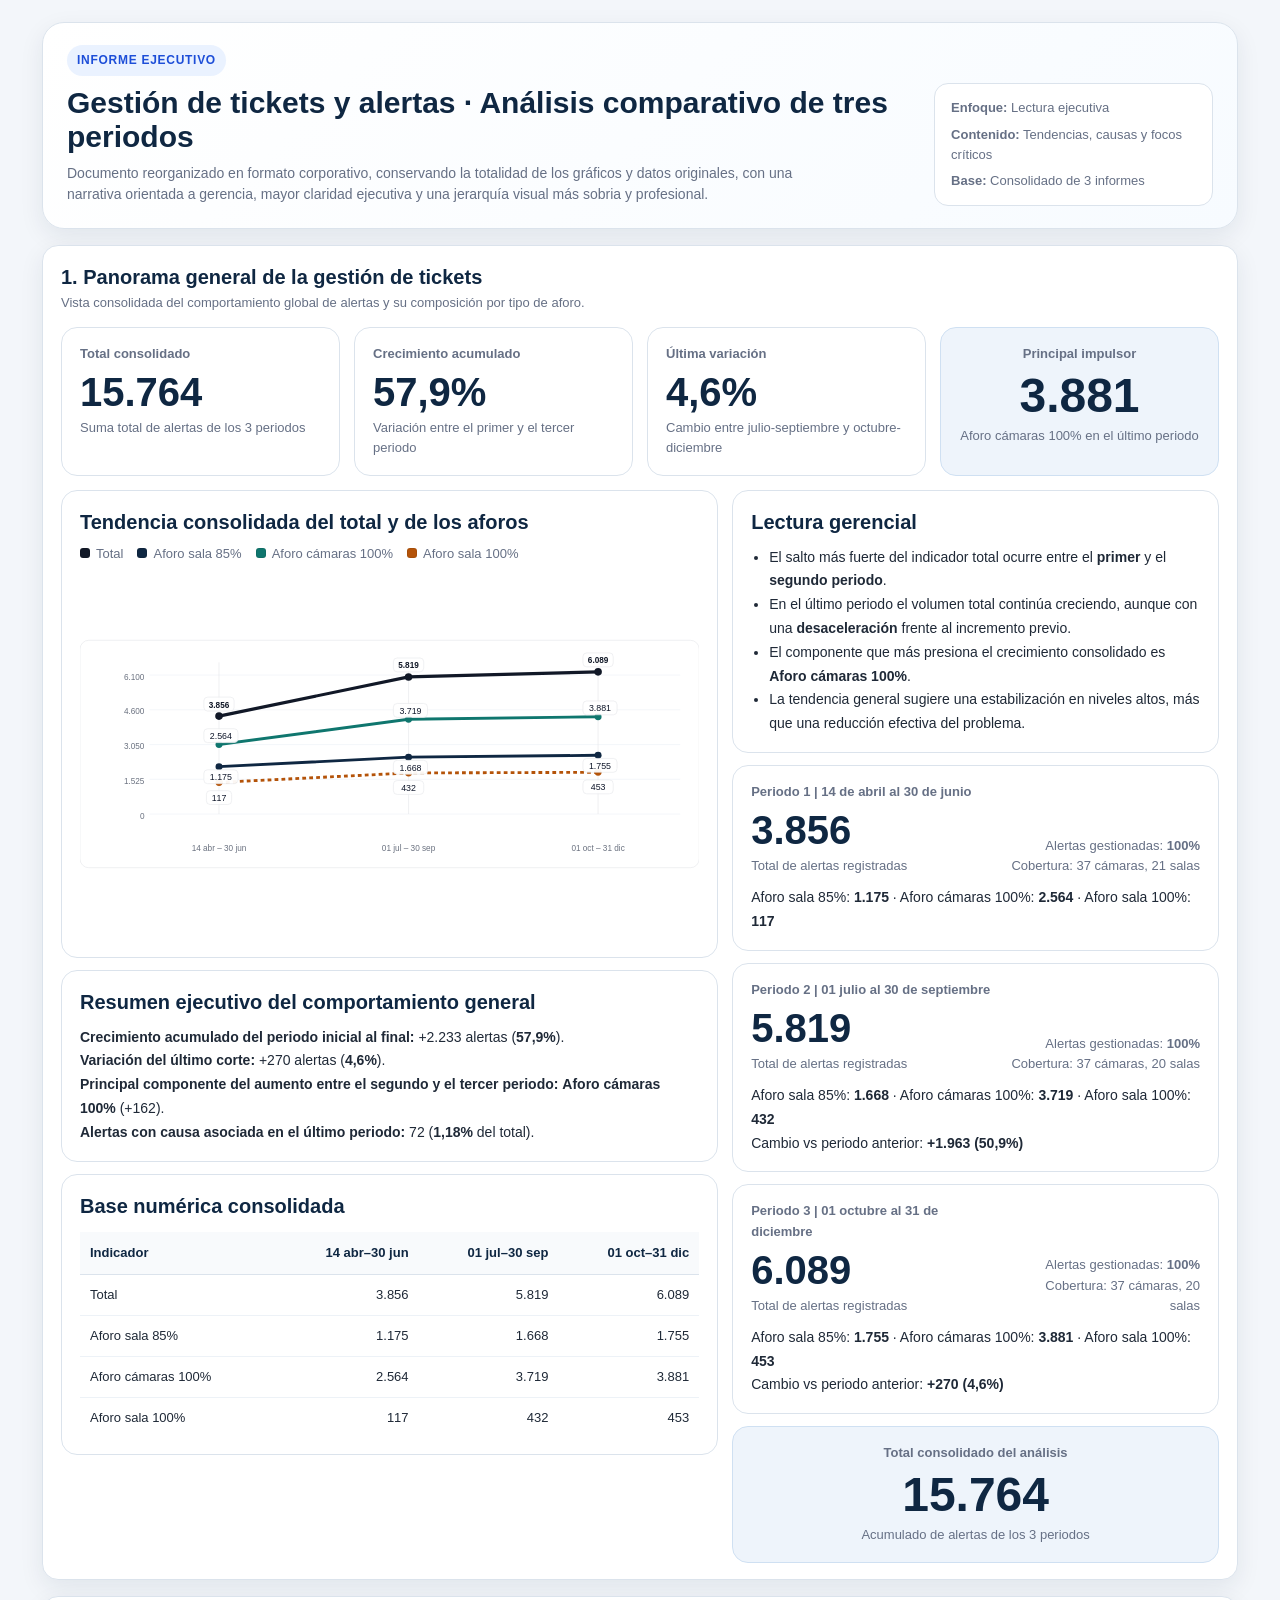
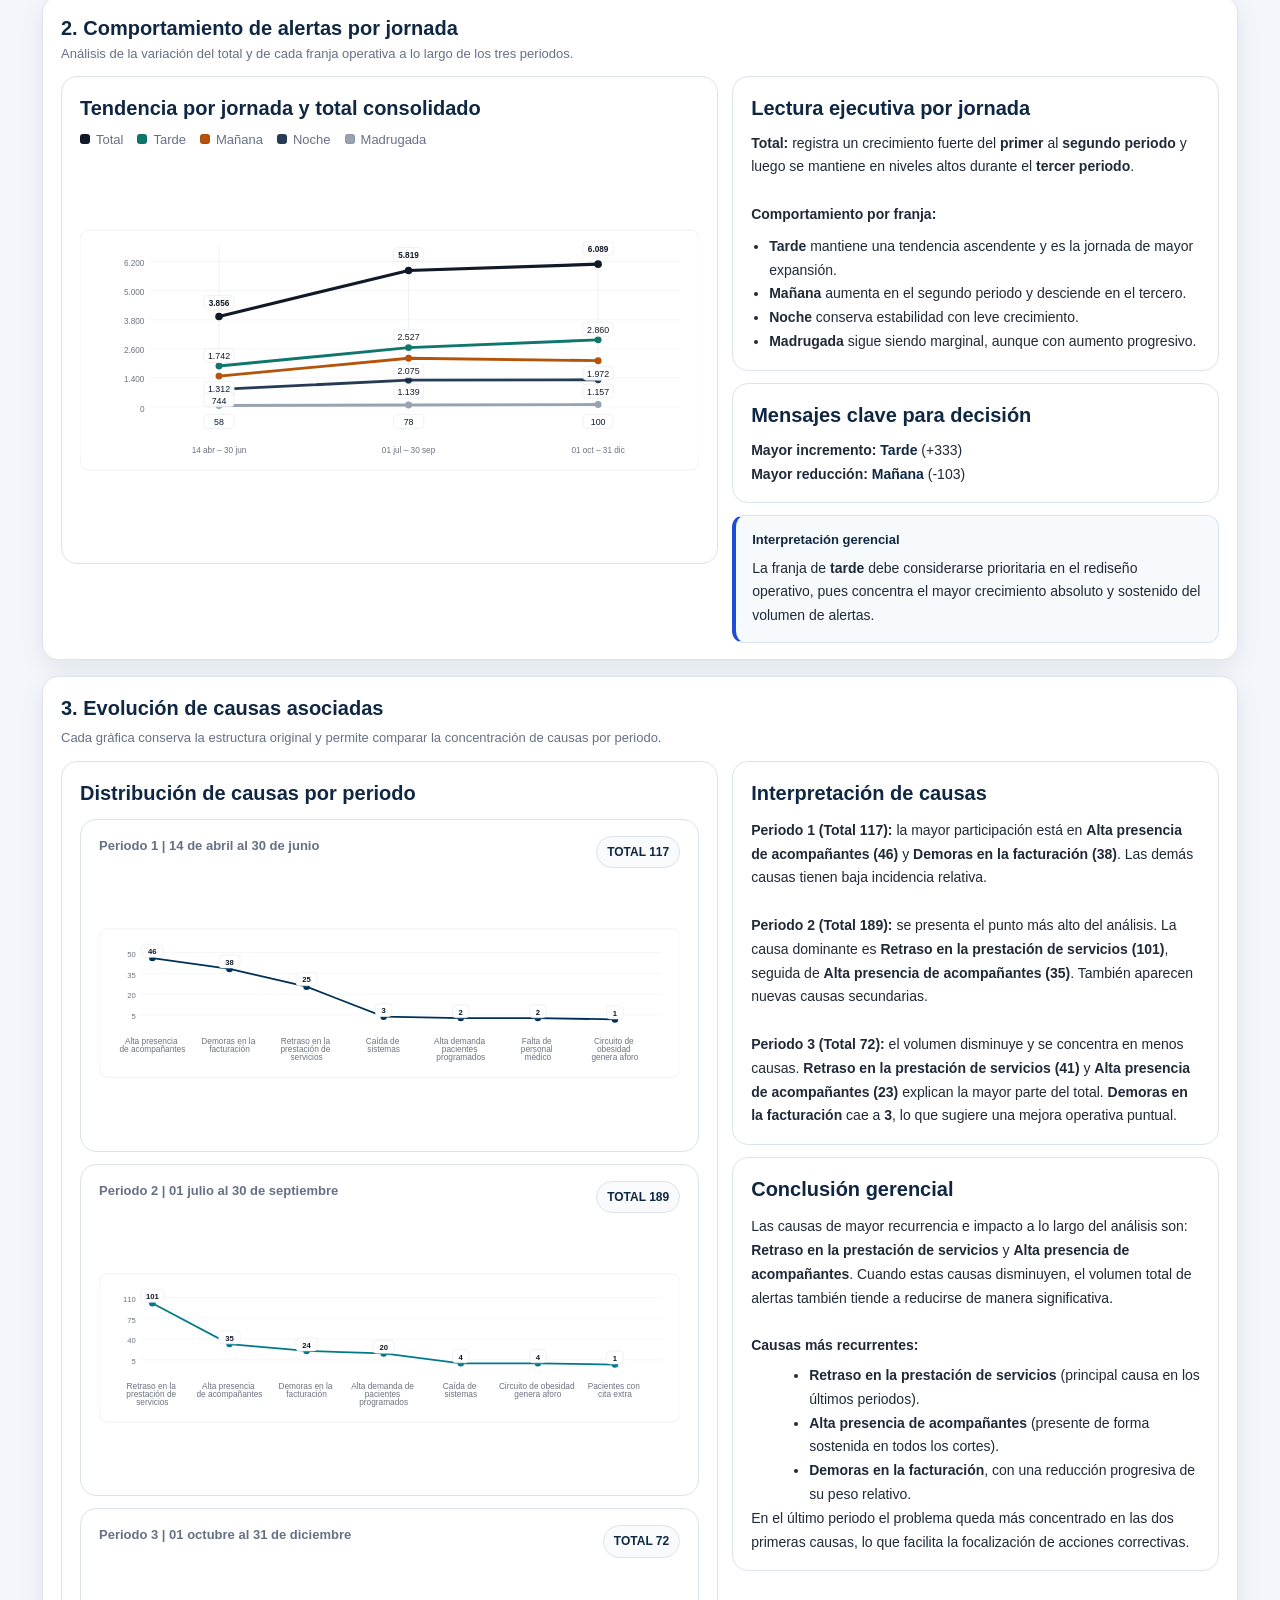
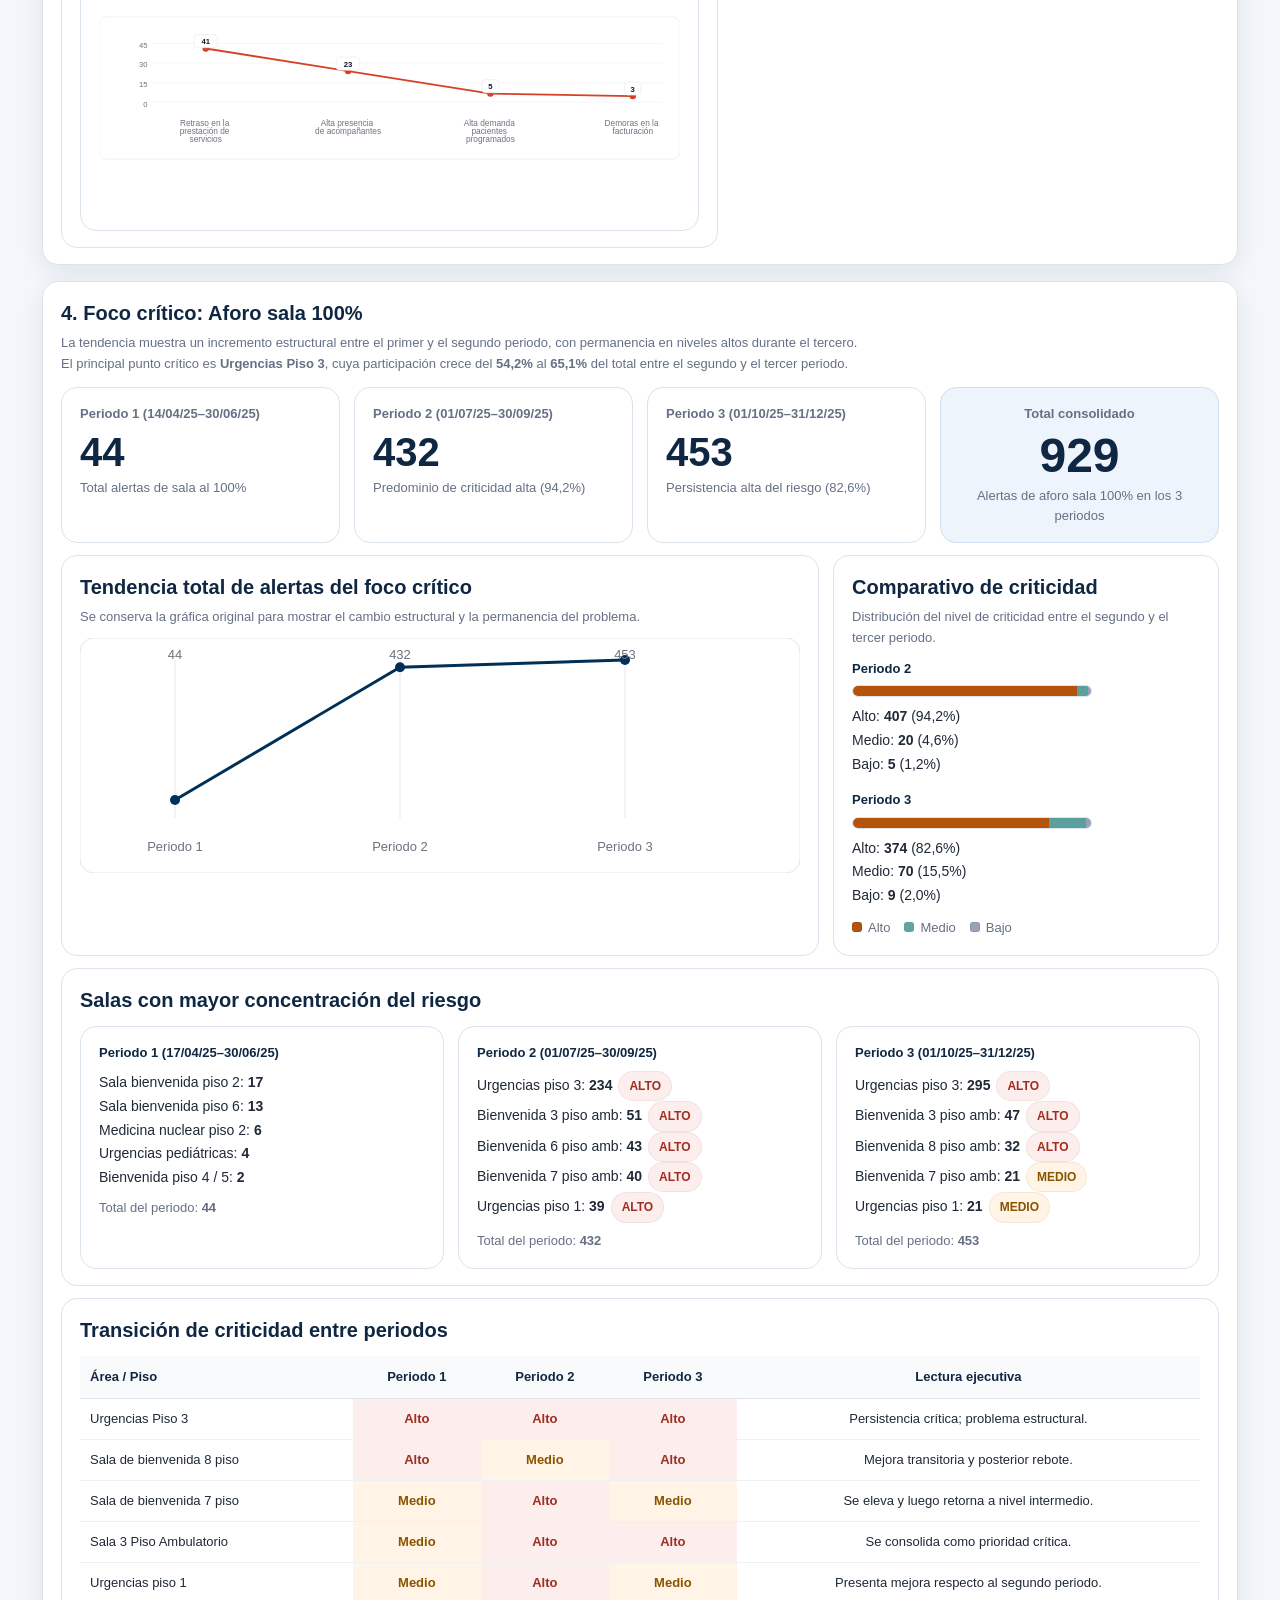
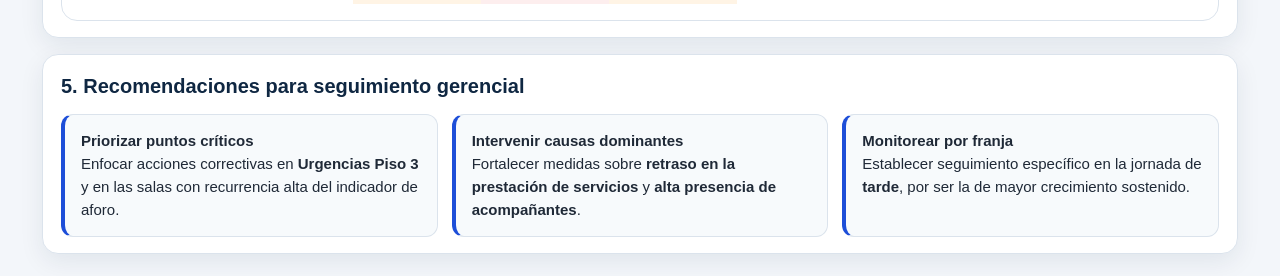
==== commit b5763411: "Eliminar index1 y dejar nuevo index principal" ====
--- a/index.html
+++ b/index.html
@@ -3,78 +3,92 @@
 <head>
   <meta charset="utf-8" />
   <meta name="viewport" content="width=device-width, initial-scale=1" />
-  <title>Reporte Corporativo · 3 Informes</title>
+  <title>Informe Ejecutivo de Gestión de Tickets</title>
 
   <style>
     :root{
-      --title:#003057;
-      --bg:#ffffff;
+      --title:#0f2742;
+      --bg:#f3f6fa;
       --text:#1f2937;
-      --muted:#6b7280;
-      --border:#e5e7eb;
-      --surface:#f9fafb;
-      --shadow:0 6px 18px rgba(0,0,0,.06);
+      --muted:#667085;
+      --border:#dbe3ec;
+      --surface:#f8fafc;
+      --shadow:0 8px 24px rgba(15,39,66,.08);
       --r:16px;
 
-      /* Paleta corporativa */
-      --p-navy:#003057;
-      --p-teal:#007A8A;
-      --p-orange:#D64123;
-      --p-gray:#C1C5C8;
-      --p-lilac:#E5E1E6;
-
-      /* Resaltado total */
-      --total-red:#C62828;
-      --total-red-soft:#FDECEC;
-
-      /* Semáforo criticidad (suave) */
-      --alto-bg:#FCE8E3; --alto-tx:#8A1F0D;
-      --med-bg:#FFF4E5;  --med-tx:#7A3E00;
-      --bajo-bg:#EAF6F3; --bajo-tx:#0B4B3F;
-
-      --fs-base: 16px;
-      --fs-small: 14px;
-      --fs-note: 15px;
-      --fs-lead: 16px;
-      --fs-title: 26px;
-      --fs-section: 18px;
-      --fs-kpi: 44px;
-      --fs-kpi-label: 14px;
-      --fs-table: 14px;
-      --fs-legend: 14px;
-
-      --svg-text: 15px;
-      --svg-text-muted: 14px;
-      --svg-text-bold: 14px;
+      --p-navy:#0f2742;
+      --p-teal:#0f766e;
+      --p-orange:#b45309;
+      --p-gray:#98a2b3;
+      --p-lilac:#e9edf5;
+
+      --accent:#1d4ed8;
+      --accent-soft:#eaf2ff;
+
+      --total-ink:#0f2742;
+      --total-soft:#eef4fb;
+
+      --alto-bg:#fdeeee; --alto-tx:#9f2d20;
+      --med-bg:#fff4e5;  --med-tx:#8a5300;
+      --bajo-bg:#eaf7f2; --bajo-tx:#17644f;
+
+      --fs-base: 15px;
+      --fs-small: 13px;
+      --fs-note: 14px;
+      --fs-lead: 15px;
+      --fs-title: 30px;
+      --fs-section: 20px;
+      --fs-kpi: 40px;
+      --fs-kpi-label: 13px;
+      --fs-table: 13px;
+      --fs-legend: 13px;
+
+      --svg-text: 14px;
+      --svg-text-muted: 13px;
+      --svg-text-bold: 13px;
     }
 
     *{box-sizing:border-box}
     body{
       margin:0;
-      font-family: Arial, sans-serif;
+      font-family: Arial, Helvetica, sans-serif;
       background: var(--bg);
       color: var(--text);
       font-size: var(--fs-base);
       position: relative;
       min-height: 100vh;
+      line-height:1.55;
     }
 
     .page{
-      max-width: 1220px;
+      max-width: 1240px;
       margin: 0 auto;
-      padding: 18px;
+      padding: 22px;
     }
 
     .page-header{
       display:flex;
       justify-content:space-between;
       align-items:flex-end;
-      gap:12px;
-      padding: 14px 16px;
+      gap:18px;
+      padding: 22px 24px;
       border:1px solid var(--border);
-      border-radius: var(--r);
+      border-radius: 22px;
       box-shadow: var(--shadow);
-      background:#fff;
+      background:linear-gradient(135deg,#ffffff 0%, #f7fbff 100%);
+    }
+
+    .header-kicker{
+      display:inline-block;
+      padding:6px 10px;
+      border-radius:999px;
+      background:var(--accent-soft);
+      color:var(--accent);
+      font-size:12px;
+      font-weight:700;
+      text-transform:uppercase;
+      letter-spacing:.06em;
+      margin-bottom:10px;
     }
 
     .h-title{
@@ -82,33 +96,58 @@
       font-size: var(--fs-title);
       font-weight:800;
       color:var(--title);
-    }
-
-    .section{ margin-top:14px; }
+      line-height:1.15;
+    }
+
+    .header-subtitle{
+      margin-top:8px;
+      color:var(--muted);
+      max-width:760px;
+      font-size:14px;
+    }
+
+    .header-box{
+      min-width:220px;
+      padding:14px 16px;
+      border:1px solid var(--border);
+      border-radius:14px;
+      background:#fff;
+      font-size:13px;
+      color:var(--muted);
+    }
+
+    .section{ margin-top:16px; }
     .section-title{
       font-size: var(--fs-section);
       font-weight:800;
       color:var(--title);
-      margin: 0 0 10px 0;
+      margin: 0 0 8px 0;
+    }
+
+    .section-desc{
+      font-size:13px;
+      color:var(--muted);
+      margin:0;
     }
 
     .card{
       background:#fff;
       border:1px solid var(--border);
-      border-radius:14px;
-      padding:14px 16px;
+      border-radius:16px;
+      padding:16px 18px;
       box-shadow: var(--shadow);
     }
 
-    .grid-3{display:grid; grid-template-columns:repeat(3, 1fr); gap:12px;}
-    .grid-2{display:grid; grid-template-columns: 1.4fr 1fr; gap:12px;}
-    .grid-4{display:grid; grid-template-columns:repeat(4, 1fr); gap:12px;}
+    .grid-3{display:grid; grid-template-columns:repeat(3, 1fr); gap:14px;}
+    .grid-2{display:grid; grid-template-columns: 1.4fr 1fr; gap:14px;}
+    .grid-4{display:grid; grid-template-columns:repeat(4, 1fr); gap:14px;}
 
     @media (max-width: 1020px){
       .grid-4{grid-template-columns:repeat(2,1fr);}
       .grid-3{grid-template-columns:1fr;}
       .grid-2{grid-template-columns:1fr;}
       .chiprow{justify-content:flex-start;}
+      .page-header{flex-direction:column; align-items:flex-start;}
     }
 
     .kpi{
@@ -125,26 +164,19 @@
     }
 
     .kpi-total{
-      color: var(--total-red) !important;
-      font-size: 52px;
+      color: var(--total-ink) !important;
+      font-size: 48px;
     }
 
     .total-box{
-      background: var(--total-red-soft);
-      border: 2px solid var(--total-red);
+      background: var(--total-soft);
+      border: 1px solid #cfe0f2;
       text-align: center;
     }
 
-    .total-text{
-      color: var(--total-red);
+    .total-text, .total-inline{
+      color: var(--total-ink);
       font-weight: 800;
-      font-size: 20px;
-    }
-
-    .total-inline{
-      color: var(--total-red);
-      font-weight: 800;
-      font-size: 18px;
     }
 
     .muted{color:var(--muted)}
@@ -155,7 +187,7 @@
       height:12px;
       border-radius:999px;
       overflow:hidden;
-      background:#f3f4f6;
+      background:#eef2f6;
       border:1px solid var(--border);
       display:flex;
     }
@@ -187,7 +219,7 @@
     }
     thead th{
       text-align:left;
-      padding:10px;
+      padding:11px 10px;
       border-bottom:1px solid var(--border);
       background:var(--surface);
       color:var(--title);
@@ -195,7 +227,7 @@
     }
     tbody td{
       padding:10px;
-      border-bottom:1px solid #f1f5f9;
+      border-bottom:1px solid #edf2f7;
     }
     tbody tr:last-child td{border-bottom:0;}
     .num{text-align:right;}
@@ -206,9 +238,9 @@
       padding:4px 10px;
       border-radius:999px;
       font-weight:800;
-      font-size:13px;
+      font-size:12px;
       margin-left:6px;
-      border:1px solid rgba(0,0,0,.06);
+      border:1px solid rgba(0,0,0,.05);
     }
     .pill.alto{ background:var(--alto-bg); color:var(--alto-tx); }
     .pill.med{ background:var(--med-bg); color:var(--med-tx); }
@@ -221,49 +253,34 @@
     .row{display:flex; justify-content:space-between; gap:12px; align-items:flex-end;}
     .small{font-size: var(--fs-small);}
     .tight{margin:0;}
-    .panel-sub{font-size: var(--fs-small); color:var(--muted); margin-top:4px; line-height:1.7;}
+    .panel-sub{font-size: var(--fs-small); color:var(--muted); margin-top:4px; line-height:1.6;}
     .badge{
-      font-size: var(--fs-small);
+      font-size: 12px;
       padding:6px 10px;
       border-radius:999px;
       border:1px solid var(--border);
       background:var(--surface);
       white-space:nowrap;
+      color:var(--title);
     }
     .wrap{flex-wrap:wrap}
 
-    body::before{
-      content:"";
-      position: fixed;
-      inset: 0;
-      background-image: url("TABLERO-1920x1080-MARCA-DE-AGUA-BLANCO.jpg");
-      background-size: cover;
-      background-position: center 30%;
-      background-repeat: no-repeat;
-      opacity: 0.90;
-      z-index: -1;
-    }
-
-    .card, .page-header{
-      background: rgba(255,255,255,0.92);
-      backdrop-filter: blur(2px);
-    }
-
-    svg text, svg tspan{
-      font-size: var(--svg-text) !important;
-    }
-
-    svg text[fill="#6b7280"], svg tspan[fill="#6b7280"]{
-      font-size: var(--svg-text-muted) !important;
-    }
-
-    svg text[font-weight="800"]{
-      font-size: var(--svg-text-bold) !important;
-    }
-
+    .card, .page-header{backdrop-filter: blur(2px);}
+
+    svg text, svg tspan{ font-size: var(--svg-text) !important; }
+    svg text[fill="#6b7280"], svg tspan[fill="#6b7280"]{ font-size: var(--svg-text-muted) !important; }
+    svg text[font-weight="800"]{ font-size: var(--svg-text-bold) !important; }
     svg text{ dominant-baseline: middle; }
     svg rect[height="18"]{ height: 22px !important; }
     ul{ line-height: 1.7; }
+
+    .executive-box{
+      padding:14px 16px;
+      background:#f7fafc;
+      border:1px solid var(--border);
+      border-left:4px solid var(--accent);
+      border-radius:12px;
+    }
   </style>
 </head>
 
@@ -272,7 +289,17 @@
 
     <div class="page-header">
       <div>
-        <h1 class="h-title">Reporte gestión de tickets · Comparación de los 3 informes</h1>
+        <div class="header-kicker">Informe ejecutivo</div>
+        <h1 class="h-title">Gestión de tickets y alertas · Análisis comparativo de tres periodos</h1>
+        <div class="header-subtitle">
+          Documento reorganizado en formato corporativo, conservando la totalidad de los gráficos y datos originales,
+          con una narrativa orientada a gerencia, mayor claridad ejecutiva y una jerarquía visual más sobria y profesional.
+        </div>
+      </div>
+      <div class="header-box">
+        <div><b>Enfoque:</b> Lectura ejecutiva</div>
+        <div style="margin-top:6px;"><b>Contenido:</b> Tendencias, causas y focos críticos</div>
+        <div style="margin-top:6px;"><b>Base:</b> Consolidado de 3 informes</div>
       </div>
     </div>
 
@@ -281,14 +308,38 @@
       <div class="card">
         <div class="row wrap">
           <div>
-            <div class="section-title tight">1) Gestión de tickets | Comparación de los 3 informes</div>
-          </div>
-        </div>
-
-        <div class="grid-2" style="margin-top:12px; grid-template-columns: 1.35fr 1fr;">
+            <div class="section-title tight">1. Panorama general de la gestión de tickets</div>
+            <p class="section-desc">Vista consolidada del comportamiento global de alertas y su composición por tipo de aforo.</p>
+          </div>
+        </div>
+
+        <div class="grid-4" style="margin-top:14px;">
+          <div class="card" style="box-shadow:none;">
+            <div class="small muted"><b>Total consolidado</b></div>
+            <div class="kpi">15.764</div>
+            <div class="kpi-label">Suma total de alertas de los 3 periodos</div>
+          </div>
+          <div class="card" style="box-shadow:none;">
+            <div class="small muted"><b>Crecimiento acumulado</b></div>
+            <div class="kpi">57,9%</div>
+            <div class="kpi-label">Variación entre el primer y el tercer periodo</div>
+          </div>
+          <div class="card" style="box-shadow:none;">
+            <div class="small muted"><b>Última variación</b></div>
+            <div class="kpi">4,6%</div>
+            <div class="kpi-label">Cambio entre julio-septiembre y octubre-diciembre</div>
+          </div>
+          <div class="card total-box" style="box-shadow:none;">
+            <div class="small muted"><b>Principal impulsor</b></div>
+            <div class="kpi kpi-total">3.881</div>
+            <div class="kpi-label">Aforo cámaras 100% en el último periodo</div>
+          </div>
+        </div>
+
+        <div class="grid-2" style="margin-top:14px; grid-template-columns: 1.35fr 1fr;">
           <div>
             <div class="card" style="box-shadow:none;">
-              <div class="section-title tight">Tendencia (total y aforos)</div>
+              <div class="section-title tight">Tendencia consolidada del total y de los aforos</div>
 
               <div class="legend" style="margin-top:6px;">
                 <span><span class="dot" style="background:#111827;"></span>Total</span>
@@ -371,17 +422,17 @@
             </div>
 
             <div class="card" style="margin-top:12px; box-shadow:none;">
-              <div class="section-title tight">Conclusiones</div>
+              <div class="section-title tight">Resumen ejecutivo del comportamiento general</div>
               <div class="note" style="margin-top:8px;">
-                <b>Aumento total (14 abr–30 jun → 01 oct–31 dic):</b> +2.233 (<b>57,9%</b>).<br/>
-                <b>Último cambio (01 jul–30 sep → 01 oct–31 dic):</b> +270 (<b>4,6%</b>).<br/>
-                <b>Principal responsable del aumento 01 jul–30 sep → 01 oct–31 dic:</b> Aforo cámaras 100% (+162).<br/>
-                <b>Alertas con causa asociada (01 oct–31 dic):</b> 72 (1,18%).
+                <b>Crecimiento acumulado del periodo inicial al final:</b> +2.233 alertas (<b>57,9%</b>).<br/>
+                <b>Variación del último corte:</b> +270 alertas (<b>4,6%</b>).<br/>
+                <b>Principal componente del aumento entre el segundo y el tercer periodo:</b> <b>Aforo cámaras 100%</b> (+162).<br/>
+                <b>Alertas con causa asociada en el último periodo:</b> 72 (<b>1,18%</b> del total).
               </div>
             </div>
 
             <div class="card" style="margin-top:12px; box-shadow:none;">
-              <div class="section-title tight">Resumen numérico</div>
+              <div class="section-title tight">Base numérica consolidada</div>
               <table>
                 <thead>
                   <tr>
@@ -423,12 +474,13 @@
 
           <div>
             <div class="card" style="box-shadow:none;">
-              <div class="section-title tight">Lectura rápida</div>
+              <div class="section-title tight">Lectura gerencial</div>
               <div class="note" style="margin-top:8px;">
                 <ul style="margin:0 0 0 18px; padding:0;">
-                  <li>El salto fuerte ocurre entre <b>14 abr–30 jun</b> y <b>01 jul–30 sep</b>.</li>
-                  <li>En el último periodo (<b>01 oct–31 dic</b>) el total sigue subiendo, pero a un ritmo menor.</li>
-                  <li>El componente que más empuja el crecimiento es <b>Aforo cámaras 100%</b>.</li>
+                  <li>El salto más fuerte del indicador total ocurre entre el <b>primer</b> y el <b>segundo periodo</b>.</li>
+                  <li>En el último periodo el volumen total continúa creciendo, aunque con una <b>desaceleración</b> frente al incremento previo.</li>
+                  <li>El componente que más presiona el crecimiento consolidado es <b>Aforo cámaras 100%</b>.</li>
+                  <li>La tendencia general sugiere una estabilización en niveles altos, más que una reducción efectiva del problema.</li>
                 </ul>
               </div>
             </div>
@@ -437,9 +489,9 @@
               <div class="card" style="box-shadow:none;">
                 <div class="row">
                   <div>
-                    <div class="small muted"><b>14 de abril al 30 de junio</b></div>
+                    <div class="small muted"><b>Periodo 1 | 14 de abril al 30 de junio</b></div>
                     <div class="kpi">3.856</div>
-                    <div class="kpi-label">Total de alertas</div>
+                    <div class="kpi-label">Total de alertas registradas</div>
                   </div>
                   <div class="small muted" style="text-align:right;">
                     Alertas gestionadas: <b>100%</b><br/>
@@ -454,9 +506,9 @@
               <div class="card" style="box-shadow:none;">
                 <div class="row">
                   <div>
-                    <div class="small muted"><b>01 julio al 30 de septiembre</b></div>
+                    <div class="small muted"><b>Periodo 2 | 01 julio al 30 de septiembre</b></div>
                     <div class="kpi">5.819</div>
-                    <div class="kpi-label">Total de alertas</div>
+                    <div class="kpi-label">Total de alertas registradas</div>
                   </div>
                   <div class="small muted" style="text-align:right;">
                     Alertas gestionadas: <b>100%</b><br/>
@@ -472,9 +524,9 @@
               <div class="card" style="box-shadow:none;">
                 <div class="row">
                   <div>
-                    <div class="small muted"><b>01 octubre al 31 de diciembre</b></div>
+                    <div class="small muted"><b>Periodo 3 | 01 octubre al 31 de diciembre</b></div>
                     <div class="kpi">6.089</div>
-                    <div class="kpi-label">Total de alertas</div>
+                    <div class="kpi-label">Total de alertas registradas</div>
                   </div>
                   <div class="small muted" style="text-align:right;">
                     Alertas gestionadas: <b>100%</b><br/>
@@ -488,9 +540,9 @@
               </div>
 
               <div class="card total-box" style="box-shadow:none;">
-                <div class="small muted"><b>Total consolidado</b></div>
+                <div class="small muted"><b>Total consolidado del análisis</b></div>
                 <div class="kpi kpi-total">15.764</div>
-                <div class="kpi-label">Suma total de alertas de los 3 informes</div>
+                <div class="kpi-label">Acumulado de alertas de los 3 periodos</div>
               </div>
             </div>
           </div>
@@ -503,14 +555,15 @@
       <div class="card">
         <div class="row wrap">
           <div>
-            <div class="section-title tight">2) Comparación por jornada</div>
+            <div class="section-title tight">2. Comportamiento de alertas por jornada</div>
+            <p class="section-desc">Análisis de la variación del total y de cada franja operativa a lo largo de los tres periodos.</p>
           </div>
         </div>
 
         <div class="grid-2" style="margin-top:12px; grid-template-columns: 1.35fr 1fr; align-items:start;">
           <div>
             <div class="card" style="box-shadow:none;">
-              <div class="section-title tight">Tendencia por jornada + Total</div>
+              <div class="section-title tight">Tendencia por jornada y total consolidado</div>
 
               <div class="legend" style="margin-top:6px;">
                 <span><span class="dot" style="background:#111827;"></span>Total</span>
@@ -610,25 +663,31 @@
 
           <div>
             <div class="card" style="box-shadow:none;">
-              <div class="section-title tight">Lectura rápida</div>
+              <div class="section-title tight">Lectura ejecutiva por jornada</div>
               <div class="note" style="margin-top:8px;">
-                <b>Total:</b> sube fuerte del <b>14 de abril al 30 de junio</b> al <b>01 de julio al 30 de septiembre</b> y luego se mantiene alto del
-                <b>01 de julio al 30 de septiembre</b> al <b>01 de octubre al 31 de diciembre</b>.<br/><br/>
-                <b>Por jornadas:</b>
+                <b>Total:</b> registra un crecimiento fuerte del <b>primer</b> al <b>segundo periodo</b> y luego se mantiene en niveles altos durante el <b>tercer periodo</b>.<br/><br/>
+                <b>Comportamiento por franja:</b>
                 <ul style="margin:8px 0 0 18px; padding:0;">
-                  <li><b>Tarde</b> mantiene una tendencia ascendente (es donde más crece).</li>
-                  <li><b>Mañana</b> sube en el segundo periodo y baja en el tercero.</li>
-                  <li><b>Noche</b> se mantiene estable con leve aumento.</li>
-                  <li><b>Madrugada</b> sigue siendo baja pero con aumento progresivo.</li>
+                  <li><b>Tarde</b> mantiene una tendencia ascendente y es la jornada de mayor expansión.</li>
+                  <li><b>Mañana</b> aumenta en el segundo periodo y desciende en el tercero.</li>
+                  <li><b>Noche</b> conserva estabilidad con leve crecimiento.</li>
+                  <li><b>Madrugada</b> sigue siendo marginal, aunque con aumento progresivo.</li>
                 </ul>
               </div>
             </div>
 
             <div class="card" style="margin-top:12px; box-shadow:none;">
-              <div class="section-title tight">Conclusiones</div>
+              <div class="section-title tight">Mensajes clave para decisión</div>
               <div class="note" style="margin-top:8px;">
-                <b>Mayor aumento:</b> <span style="color:var(--title); font-weight:800;">Tarde</span> (+333)<br/>
-                <b>Mayor descenso:</b> <span style="color:var(--title); font-weight:800;">Mañana</span> (-103)
+                <b>Mayor incremento:</b> <span style="color:var(--title); font-weight:800;">Tarde</span> (+333)<br/>
+                <b>Mayor reducción:</b> <span style="color:var(--title); font-weight:800;">Mañana</span> (-103)
+              </div>
+            </div>
+
+            <div class="executive-box" style="margin-top:12px;">
+              <div class="small" style="font-weight:800; color:var(--title);">Interpretación gerencial</div>
+              <div class="note" style="margin-top:6px;">
+                La franja de <b>tarde</b> debe considerarse prioritaria en el rediseño operativo, pues concentra el mayor crecimiento absoluto y sostenido del volumen de alertas.
               </div>
             </div>
           </div>
@@ -641,18 +700,18 @@
       <div class="card">
         <div class="row wrap">
           <div>
-            <div class="section-title tight">3) Causas | Tendencia de causas por informe</div>
-            <div class="panel-sub">Cada línea corresponde a un informe con <b>sus causas</b> y <b>sus valores</b> (tal como tus láminas).</div>
+            <div class="section-title tight">3. Evolución de causas asociadas</div>
+            <div class="panel-sub">Cada gráfica conserva la estructura original y permite comparar la concentración de causas por periodo.</div>
           </div>
         </div>
 
         <div class="grid-2" style="margin-top:12px; grid-template-columns: 1.35fr 1fr;">
           <div class="card" style="box-shadow:none;">
-            <div class="section-title tight">Gráficas por informe</div>
+            <div class="section-title tight">Distribución de causas por periodo</div>
 
             <div class="card" style="margin-top:10px; box-shadow:none;">
               <div class="row wrap" style="align-items:flex-start;">
-                <div class="small muted"><b>Informe 1 (14 de abril al 30 de junio)</b></div>
+                <div class="small muted"><b>Periodo 1 | 14 de abril al 30 de junio</b></div>
                 <div class="badge"><b>TOTAL 117</b></div>
               </div>
 
@@ -740,7 +799,7 @@
 
             <div class="card" style="margin-top:12px; box-shadow:none;">
               <div class="row wrap" style="align-items:flex-start;">
-                <div class="small muted"><b>Informe 2 (01 julio al 30 de septiembre)</b></div>
+                <div class="small muted"><b>Periodo 2 | 01 julio al 30 de septiembre</b></div>
                 <div class="badge"><b>TOTAL 189</b></div>
               </div>
 
@@ -827,7 +886,7 @@
 
             <div class="card" style="margin-top:12px; box-shadow:none;">
               <div class="row wrap" style="align-items:flex-start;">
-                <div class="small muted"><b>Informe 3 (01 octubre al 31 de diciembre)</b></div>
+                <div class="small muted"><b>Periodo 3 | 01 octubre al 31 de diciembre</b></div>
                 <div class="badge"><b>TOTAL 72</b></div>
               </div>
 
@@ -892,34 +951,32 @@
 
           <div>
             <div class="card" style="box-shadow:none;">
-              <div class="section-title tight">Análisis</div>
+              <div class="section-title tight">Interpretación de causas</div>
 
               <div class="note" style="margin-top:10px;">
-                <b>Informe 1 (Total 117):</b> el mayor peso está en <b>Acompañantes (46)</b> y <b>Facturación (38)</b>. El resto de causas son de baja frecuencia (≤3).<br/><br/>
-
-                <b>Informe 2 (Total 189):</b> ocurre el pico. La causa dominante es <b>Retraso en servicios (101)</b> y luego <b>Acompañantes (35)</b>. Aparecen causas adicionales: <b>Caída de sistemas (4)</b>, <b>Circuito de obesidad (4)</b> y <b>Cita extra (1)</b>.<br/><br/>
-
-                <b>Informe 3 (Total 72):</b> el total baja y se concentra en pocas causas: <b>Retraso (41)</b> y <b>Acompañantes (23)</b> explican la mayor parte. <b>Facturación</b> cae a <b>3</b> (mejora clara).
+                <b>Periodo 1 (Total 117):</b> la mayor participación está en <b>Alta presencia de acompañantes (46)</b> y <b>Demoras en la facturación (38)</b>. Las demás causas tienen baja incidencia relativa.<br/><br/>
+
+                <b>Periodo 2 (Total 189):</b> se presenta el punto más alto del análisis. La causa dominante es <b>Retraso en la prestación de servicios (101)</b>, seguida de <b>Alta presencia de acompañantes (35)</b>. También aparecen nuevas causas secundarias.<br/><br/>
+
+                <b>Periodo 3 (Total 72):</b> el volumen disminuye y se concentra en menos causas. <b>Retraso en la prestación de servicios (41)</b> y <b>Alta presencia de acompañantes (23)</b> explican la mayor parte del total. <b>Demoras en la facturación</b> cae a <b>3</b>, lo que sugiere una mejora operativa puntual.
               </div>
             </div>
 
             <div class="card" style="margin-top:12px; box-shadow:none;">
-              <div class="section-title tight">Conclusión</div>
+              <div class="section-title tight">Conclusión gerencial</div>
               <div class="note" style="margin-top:10px;">
-                La prioridad de control porque se repite y tiene mayor peso en los tres informes es
+                Las causas de mayor recurrencia e impacto a lo largo del análisis son:
                 <b>Retraso en la prestación de servicios</b> y <b>Alta presencia de acompañantes</b>.
-                Cuando estas dos causas disminuyen, el total de alertas también tiende a bajar de forma marcada.<br/><br/>
-
-                <b>Causas que más se repiten:</b>
+                Cuando estas causas disminuyen, el volumen total de alertas también tiende a reducirse de manera significativa.<br/><br/>
+
+                <b>Causas más recurrentes:</b>
                 <ul style="margin:6px 0 0 18px;">
-                  <li><b>Retraso en la prestación de servicios</b> (principal causa en los últimos informes).</li>
-                  <li><b>Alta presencia de acompañantes</b> (se mantiene en todos los periodos).</li>
-                  <li><b>Demoras en la facturación</b>, aunque su peso disminuye progresivamente.</li>
+                  <li><b>Retraso en la prestación de servicios</b> (principal causa en los últimos periodos).</li>
+                  <li><b>Alta presencia de acompañantes</b> (presente de forma sostenida en todos los cortes).</li>
+                  <li><b>Demoras en la facturación</b>, con una reducción progresiva de su peso relativo.</li>
                 </ul>
 
-                En el último periodo el problema se concentra principalmente en las dos primeras causas,
-                lo que indica que el foco de mejora debe estar en la <b>capacidad operativa del servicio</b>
-                y en el <b>control del flujo de acompañantes</b>.
+                En el último periodo el problema queda más concentrado en las dos primeras causas, lo que facilita la focalización de acciones correctivas.
               </div>
             </div>
           </div>
@@ -932,44 +989,44 @@
       <div class="card">
         <div class="row wrap">
           <div>
-            <div class="section-title tight">4) Aforo sala 100%</div>
+            <div class="section-title tight">4. Foco crítico: Aforo sala 100%</div>
             <div class="panel-sub">
-              Tendencia general: sube fuerte del I1 al I2 (388) y luego se mantiene al alza del I2 al I3 (21).<br/>
-              Concentración del riesgo en <b>Urgencias Piso 3</b>: I2 aporta 54,2% del total y en I3 sube a 65,1%.
+              La tendencia muestra un incremento estructural entre el primer y el segundo periodo, con permanencia en niveles altos durante el tercero.<br/>
+              El principal punto crítico es <b>Urgencias Piso 3</b>, cuya participación crece del <b>54,2%</b> al <b>65,1%</b> del total entre el segundo y el tercer periodo.
             </div>
           </div>
         </div>
 
         <div class="grid-4" style="margin-top:12px;">
           <div class="card" style="box-shadow:none;">
-            <div class="small muted"><b>Informe 1 (14/04/25–30/06/25)</b></div>
+            <div class="small muted"><b>Periodo 1 (14/04/25–30/06/25)</b></div>
             <div class="kpi">44</div>
-            <div class="kpi-label">Total alertas 100% sala</div>
+            <div class="kpi-label">Total alertas de sala al 100%</div>
           </div>
 
           <div class="card" style="box-shadow:none;">
-            <div class="small muted"><b>Informe 2 (01/07/25–30/09/25)</b></div>
+            <div class="small muted"><b>Periodo 2 (01/07/25–30/09/25)</b></div>
             <div class="kpi">432</div>
-            <div class="kpi-label">Total (Alto 94%)</div>
+            <div class="kpi-label">Predominio de criticidad alta (94,2%)</div>
           </div>
 
           <div class="card" style="box-shadow:none;">
-            <div class="small muted"><b>Informe 3 (01/10/25–31/12/25)</b></div>
+            <div class="small muted"><b>Periodo 3 (01/10/25–31/12/25)</b></div>
             <div class="kpi">453</div>
-            <div class="kpi-label">Total (Alto 82,6%)</div>
+            <div class="kpi-label">Persistencia alta del riesgo (82,6%)</div>
           </div>
 
           <div class="card total-box" style="box-shadow:none;">
-            <div class="small muted"><b>Total consolidado I1 + I2 + I3</b></div>
+            <div class="small muted"><b>Total consolidado</b></div>
             <div class="kpi kpi-total">929</div>
-            <div class="kpi-label">Total alertas aforo sala 100%</div>
+            <div class="kpi-label">Alertas de aforo sala 100% en los 3 periodos</div>
           </div>
         </div>
 
         <div class="grid-2" style="margin-top:12px;">
           <div class="card" style="box-shadow:none;">
-            <div class="section-title tight">Tendencia total de alertas (I1–I3)</div>
-            <div class="panel-sub">Visualiza el salto estructural del I1→I2 y la permanencia alta en I3.</div>
+            <div class="section-title tight">Tendencia total de alertas del foco crítico</div>
+            <div class="panel-sub">Se conserva la gráfica original para mostrar el cambio estructural y la permanencia del problema.</div>
 
             <svg width="720" height="235" viewBox="0 0 720 235" style="margin-top:10px;">
               <rect x="0" y="0" width="720" height="235" rx="14" fill="#ffffff" stroke="#e5e7eb"></rect>
@@ -982,9 +1039,9 @@
               <circle cx="320" cy="29.2" r="5" fill="#003057"></circle>
               <circle cx="545" cy="22.0" r="5" fill="#003057"></circle>
 
-              <text x="95" y="210" font-size="12" fill="#6b7280" text-anchor="middle">Informe 1</text>
-              <text x="320" y="210" font-size="12" fill="#6b7280" text-anchor="middle">Informe 2</text>
-              <text x="545" y="210" font-size="12" fill="#6b7280" text-anchor="middle">Informe 3</text>
+              <text x="95" y="210" font-size="12" fill="#6b7280" text-anchor="middle">Periodo 1</text>
+              <text x="320" y="210" font-size="12" fill="#6b7280" text-anchor="middle">Periodo 2</text>
+              <text x="545" y="210" font-size="12" fill="#6b7280" text-anchor="middle">Periodo 3</text>
 
               <text x="95" y="18" font-size="12" fill="#6b7280" text-anchor="middle">44</text>
               <text x="320" y="18" font-size="12" fill="#6b7280" text-anchor="middle">432</text>
@@ -993,10 +1050,10 @@
           </div>
 
           <div class="card" style="box-shadow:none;">
-            <div class="section-title tight">Mix de criticidad</div>
-            <div class="panel-sub">Comparación I2 vs I3 .</div>
-
-            <div class="small" style="font-weight:800; color:var(--title); margin-top:10px;">Informe 2</div>
+            <div class="section-title tight">Comparativo de criticidad</div>
+            <div class="panel-sub">Distribución del nivel de criticidad entre el segundo y el tercer periodo.</div>
+
+            <div class="small" style="font-weight:800; color:var(--title); margin-top:10px;">Periodo 2</div>
             <div class="bar-wrap" style="width:240px; margin-top:6px;">
               <div class="bar-orange" style="width:226px;"></div>
               <div class="bar-teal" style="width:11px; opacity:.65;"></div>
@@ -1008,7 +1065,7 @@
               Bajo: <b>5</b> (1,2%)
             </div>
 
-            <div class="small" style="font-weight:800; color:var(--title); margin-top:14px;">Informe 3</div>
+            <div class="small" style="font-weight:800; color:var(--title); margin-top:14px;">Periodo 3</div>
             <div class="bar-wrap" style="width:240px; margin-top:6px;">
               <div class="bar-orange" style="width:198px;"></div>
               <div class="bar-teal" style="width:37px; opacity:.65;"></div>
@@ -1029,11 +1086,11 @@
         </div>
 
         <div class="card" style="margin-top:12px; box-shadow:none;">
-          <div class="section-title tight">Top salas (donde se concentra el problema)</div>
+          <div class="section-title tight">Salas con mayor concentración del riesgo</div>
 
           <div class="grid-3" style="margin-top:10px;">
             <div class="card" style="box-shadow:none;">
-              <div class="small" style="font-weight:800; color:var(--title);">Informe 1 (17/04/25–30/06/25)</div>
+              <div class="small" style="font-weight:800; color:var(--title);">Periodo 1 (17/04/25–30/06/25)</div>
               <div class="note" style="margin-top:8px;">
                 Sala bienvenida piso 2: <b>17</b><br/>
                 Sala bienvenida piso 6: <b>13</b><br/>
@@ -1041,11 +1098,11 @@
                 Urgencias pediátricas: <b>4</b><br/>
                 Bienvenida piso 4 / 5: <b>2</b>
               </div>
-              <div class="panel-sub" style="margin-top:8px;">Total I1: <b>44</b></div>
+              <div class="panel-sub" style="margin-top:8px;">Total del periodo: <b>44</b></div>
             </div>
 
             <div class="card" style="box-shadow:none;">
-              <div class="small" style="font-weight:800; color:var(--title);">Informe 2 (01/07/25–30/09/25)</div>
+              <div class="small" style="font-weight:800; color:var(--title);">Periodo 2 (01/07/25–30/09/25)</div>
               <div class="note" style="margin-top:8px;">
                 Urgencias piso 3: <b>234</b><span class="pill alto">ALTO</span><br/>
                 Bienvenida 3 piso amb: <b>51</b><span class="pill alto">ALTO</span><br/>
@@ -1053,11 +1110,11 @@
                 Bienvenida 7 piso amb: <b>40</b><span class="pill alto">ALTO</span><br/>
                 Urgencias piso 1: <b>39</b><span class="pill alto">ALTO</span>
               </div>
-              <div class="panel-sub" style="margin-top:8px;">Total I2: <b>432</b></div>
+              <div class="panel-sub" style="margin-top:8px;">Total del periodo: <b>432</b></div>
             </div>
 
             <div class="card" style="box-shadow:none;">
-              <div class="small" style="font-weight:800; color:var(--title);">Informe 3 (01/10/25–31/12/25)</div>
+              <div class="small" style="font-weight:800; color:var(--title);">Periodo 3 (01/10/25–31/12/25)</div>
               <div class="note" style="margin-top:8px;">
                 Urgencias piso 3: <b>295</b><span class="pill alto">ALTO</span><br/>
                 Bienvenida 3 piso amb: <b>47</b><span class="pill alto">ALTO</span><br/>
@@ -1065,22 +1122,22 @@
                 Bienvenida 7 piso amb: <b>21</b><span class="pill med">MEDIO</span><br/>
                 Urgencias piso 1: <b>21</b><span class="pill med">MEDIO</span>
               </div>
-              <div class="panel-sub" style="margin-top:8px;">Total I3: <b>453</b></div>
+              <div class="panel-sub" style="margin-top:8px;">Total del periodo: <b>453</b></div>
             </div>
           </div>
         </div>
 
         <div class="card" style="margin-top:12px; box-shadow:none;">
-          <div class="section-title tight">Transición de criticidad (I1 → I2 → I3)</div>
+          <div class="section-title tight">Transición de criticidad entre periodos</div>
 
           <table>
             <thead>
               <tr>
                 <th>Área / Piso</th>
-                <th class="center">Informe 1</th>
-                <th class="center">Informe 2</th>
-                <th class="center">Informe 3</th>
-                <th class="center">Lectura</th>
+                <th class="center">Periodo 1</th>
+                <th class="center">Periodo 2</th>
+                <th class="center">Periodo 3</th>
+                <th class="center">Lectura ejecutiva</th>
               </tr>
             </thead>
             <tbody>
@@ -1089,35 +1146,35 @@
                 <td class="center cell-alto">Alto</td>
                 <td class="center cell-alto">Alto</td>
                 <td class="center cell-alto">Alto</td>
-                <td class="center">Se mantiene crítico (estructural).</td>
+                <td class="center">Persistencia crítica; problema estructural.</td>
               </tr>
               <tr>
                 <td>Sala de bienvenida 8 piso</td>
                 <td class="center cell-alto">Alto</td>
                 <td class="center cell-med">Medio</td>
                 <td class="center cell-alto">Alto</td>
-                <td class="center">Rebote: mejora temporal y vuelve a empeorar.</td>
+                <td class="center">Mejora transitoria y posterior rebote.</td>
               </tr>
               <tr>
                 <td>Sala de bienvenida 7 piso</td>
                 <td class="center cell-med">Medio</td>
                 <td class="center cell-alto">Alto</td>
                 <td class="center cell-med">Medio</td>
-                <td class="center">Sube y vuelve a estabilizar en Medio.</td>
+                <td class="center">Se eleva y luego retorna a nivel intermedio.</td>
               </tr>
               <tr>
                 <td>Sala 3 Piso Ambulatorio</td>
                 <td class="center cell-med">Medio</td>
                 <td class="center cell-alto">Alto</td>
                 <td class="center cell-alto">Alto</td>
-                <td class="center">Se consolida en Alto (prioridad).</td>
+                <td class="center">Se consolida como prioridad crítica.</td>
               </tr>
               <tr>
                 <td>Urgencias piso 1</td>
                 <td class="center cell-med">Medio</td>
                 <td class="center cell-alto">Alto</td>
                 <td class="center cell-med">Medio</td>
-                <td class="center">Mejora: vuelve de Alto a Medio.</td>
+                <td class="center">Presenta mejora respecto al segundo periodo.</td>
               </tr>
             </tbody>
           </table>
@@ -1127,9 +1184,25 @@
     </section>
 
     <section class="section">
-      <div class="card"></div>
+      <div class="card">
+        <div class="section-title tight">5. Recomendaciones para seguimiento gerencial</div>
+        <div class="grid-3" style="margin-top:12px;">
+          <div class="executive-box">
+            <b>Priorizar puntos críticos</b><br/>
+            Enfocar acciones correctivas en <b>Urgencias Piso 3</b> y en las salas con recurrencia alta del indicador de aforo.
+          </div>
+          <div class="executive-box">
+            <b>Intervenir causas dominantes</b><br/>
+            Fortalecer medidas sobre <b>retraso en la prestación de servicios</b> y <b>alta presencia de acompañantes</b>.
+          </div>
+          <div class="executive-box">
+            <b>Monitorear por franja</b><br/>
+            Establecer seguimiento específico en la jornada de <b>tarde</b>, por ser la de mayor crecimiento sostenido.
+          </div>
+        </div>
+      </div>
     </section>
 
   </div>
 </body>
-</html>+</html>
